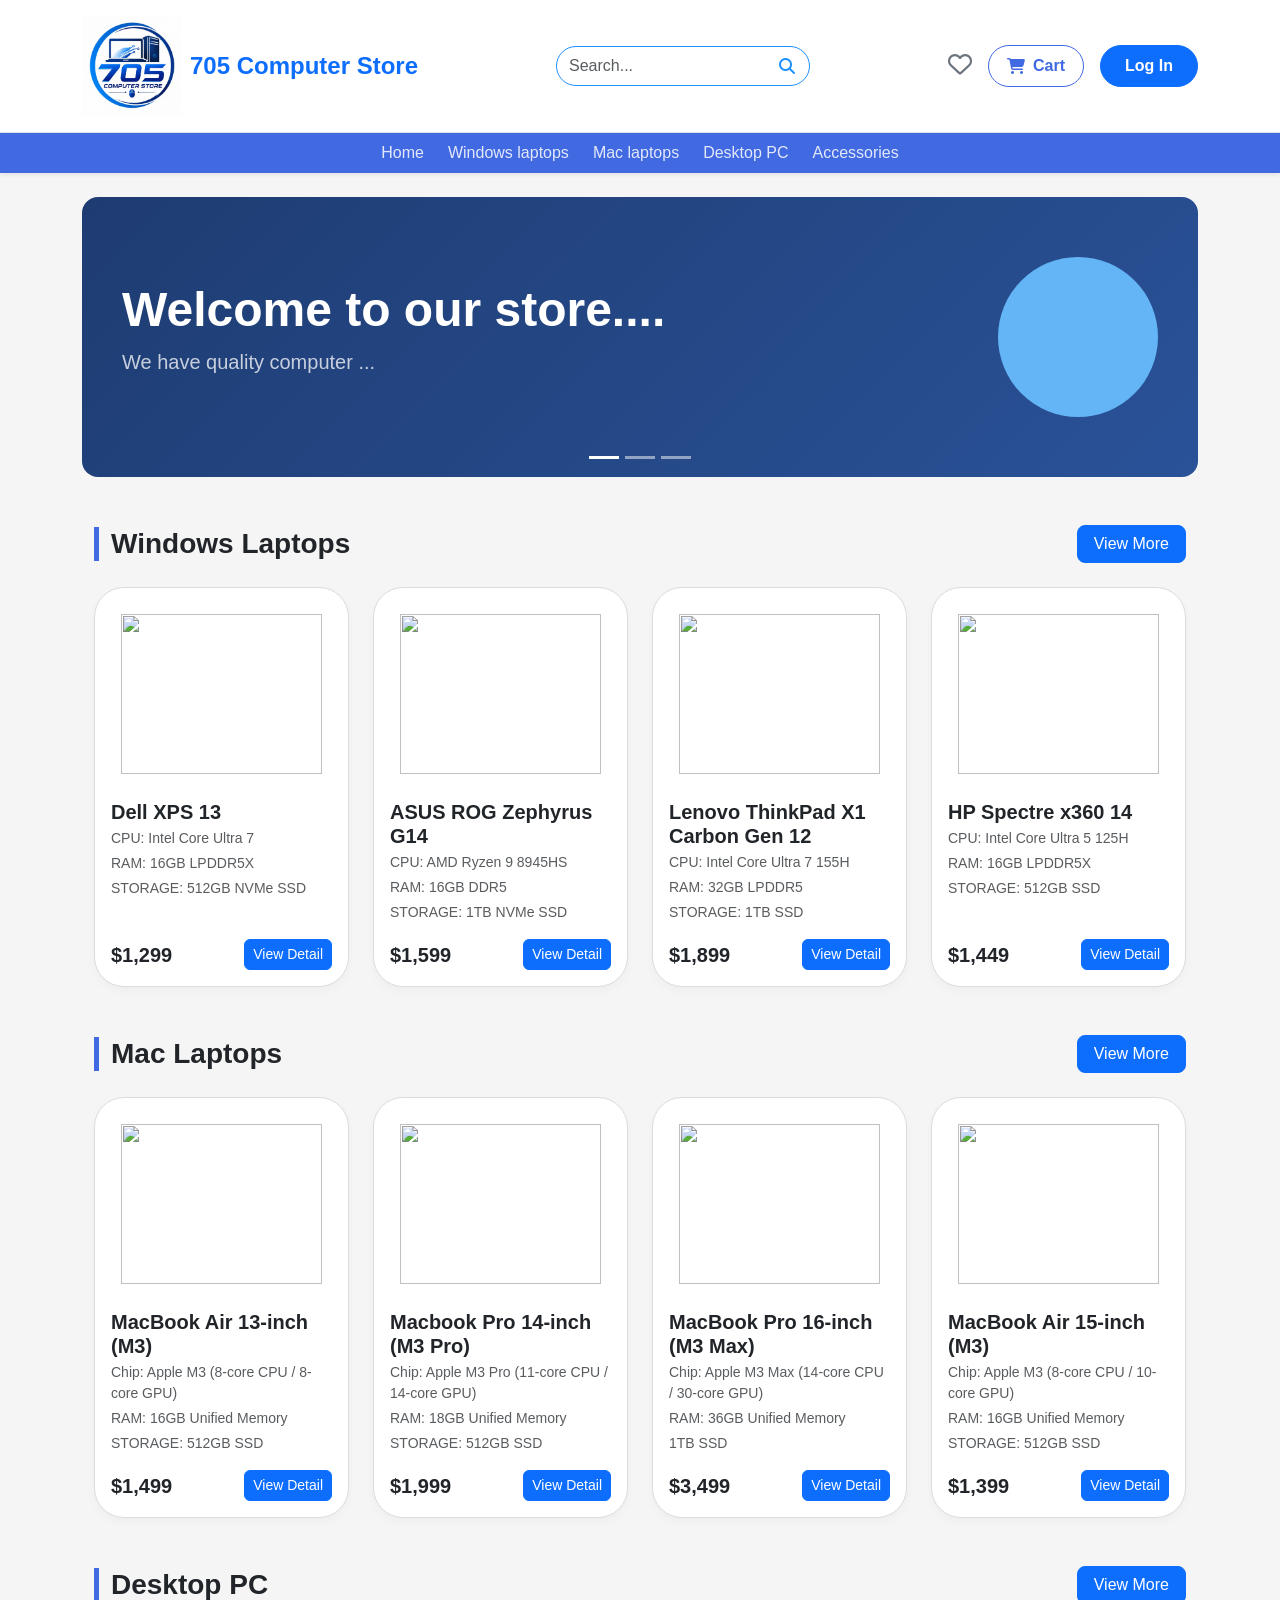
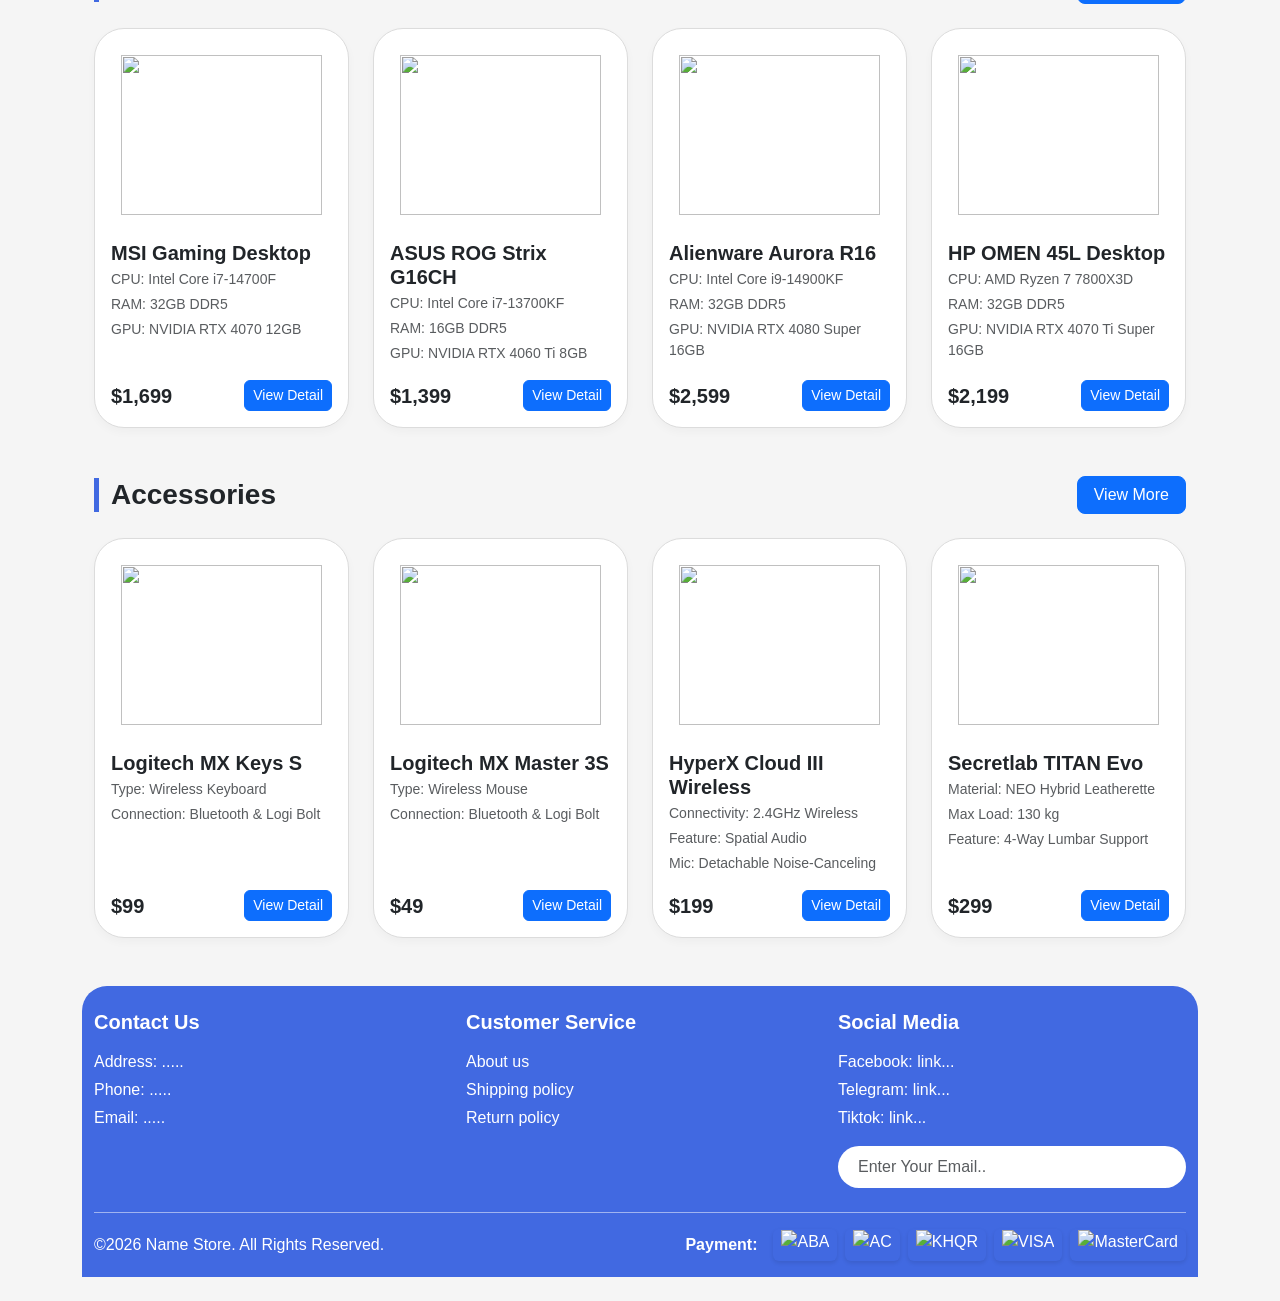
==== rey/index.html @ 0cde8e2b "First UI" ====
<!DOCTYPE html>
<html lang="en">

<head>
    <meta charset="UTF-8">
    <meta name="viewport" content="width=device-width, initial-scale=1.0">
    <title>705 Computer Store</title>
    <link href="https://cdn.jsdelivr.net/npm/bootstrap@5.3.2/dist/css/bootstrap.min.css" rel="stylesheet">
    <link rel="stylesheet" href="https://cdnjs.cloudflare.com/ajax/libs/font-awesome/6.5.1/css/all.min.css">
    <link rel="stylesheet" href="/rey/style.css">
</head>

<body>
    <header class="bg-white py-3 border-bottom">
        <div class="container d-flex align-items-center justify-content-between">
            <div class="d-flex align-items-center gap-2">
                <img src="/rey/705logo.jpg" alt="Logo" class="header-logo">
                <h4 class="fw-bold m-0 text-primary">705 Computer Store</h4>
            </div>
            <div class="search-box-wrapper w-45">
                <input type="text" class="form-control custom-search-input" placeholder="Search...">
                <i class="fa-solid fa-magnifying-glass search-icon"></i>
            </div>
            <div class="d-flex align-items-center gap-3">
                <a href="#" class="text-secondary text-decoration-none">
                    <i class="fa-regular fa-heart fs-4"></i>
                </a>
                <a href="#" class="cart-box d-flex align-items-center gap-2 text-decoration-none text-nowrap">
                    <i class="fa-solid fa-cart-shopping"></i>
                    <span class="fw-semibold">Cart</span>
                </a>
                <button class="btn btn-primary rounded-pill px-4 py-2 text-nowrap fw-bold">Log In</button>
            </div>
        </div>
    </header>
    <nav class="main-nav py-2 bg-primary sticky-top shadow-sm">
        <div class="container d-flex justify-content-center gap-4">
            <a class="nav-link  text-white" href="#">Home</a>
            <a class="nav-link  text-white " href="#windows">Windows laptops</a>
            <a class="nav-link  text-white " href="#mac">Mac laptops</a>
            <a class="nav-link  text-white " href="#desktop">Desktop PC</a>
            <a class="nav-link  text-white " href="#accessories">Accessories</a>
        </div>
    </nav>
    <div class="container my-4">
        <div id="heroCarousel" class="carousel slide hero-banner position-relative" data-bs-ride="true"
            data-bs-interval="3000">
            <div class="carousel-inner rounded-4"
                style="background: linear-gradient(135deg, #1e3c72 0%, #2a5298 100%); padding: 60px 40px; color: white;">
                <div class="carousel-item active">
                    <div class="d-flex justify-content-between align-items-center">
                        <div>
                            <h2 class="fw-bold display-5">Welcome to our store....</h2>
                            <p class="fs-5 opacity-75">We have quality computer ...</p>
                        </div>
                        <div class="banner-circle d-none d-md-block"
                            style="width: 160px; height: 160px; background-color: #64b5f6; border-radius: 50%;"></div>
                    </div>
                </div>
            </div>
            <div class="carousel-indicators mb-2">
                <button type="button" data-bs-target="#heroCarousel" data-bs-slide-to="0" class="active"></button>
                <button type="button" data-bs-target="#heroCarousel" data-bs-slide-to="1"></button>
                <button type="button" data-bs-target="#heroCarousel" data-bs-slide-to="2"></button>
            </div>
        </div>
        <main class="container my-5">
            <section id="windows" class="mb-5 position-relative">
                <div class="d-flex justify-content-between align-items-center mb-4">
                    <h3 class="section-title">Windows Laptops</h3>
                    <button class="btn btn-primary rounded-3 px-3">View More</button>
                </div>
                <div class="row g-4 position-relative">
                    <div class="col-md-3">
                        <div class="product-card">
                            <div class="product-img-wrapper">
                                <img src="" alt="" class="product-img">
                            </div>
                            <h5 class="fw-bold mt-3 mb-1">Dell XPS 13</h5>
                            <p class="text-muted small mb-1">CPU: Intel Core Ultra 7</p>
                            <p class="text-muted small mb-1">RAM: 16GB LPDDR5X</p>
                            <p class="text-muted small mb-3">STORAGE: 512GB NVMe SSD</p>
                            <div class="d-flex justify-content-between align-items-center mt-auto">
                                <span class="fw-bold fs-5">$1,299</span>
                                <button class="btn btn-primary btn-sm rounded-2">View Detail</button>
                            </div>
                        </div>
                    </div>
                    <div class="col-md-3">
                        <div class="product-card">
                            <div class="product-img-wrapper">
                                <img src="" alt="" class="product-img">
                            </div>
                            <h5 class="fw-bold mt-3 mb-1">ASUS ROG Zephyrus G14</h5>
                            <p class="text-muted small mb-1">CPU: AMD Ryzen 9 8945HS</p>
                            <p class="text-muted small mb-1">RAM: 16GB DDR5</p>
                            <p class="text-muted small mb-3">STORAGE: 1TB NVMe SSD</p>
                            <div class="d-flex justify-content-between align-items-center mt-auto">
                                <span class="fw-bold fs-5">$1,599</span>
                                <button class="btn btn-primary btn-sm rounded-2">View Detail</button>
                            </div>
                        </div>
                    </div>
                    <div class="col-md-3">
                        <div class="product-card">
                            <div class="product-img-wrapper">
                                <img src="" alt="" class="product-img">
                            </div>
                            <h5 class="fw-bold mt-3 mb-1">Lenovo ThinkPad X1 Carbon Gen 12</h5>
                            <p class="text-muted small mb-1">CPU: Intel Core Ultra 7 155H</p>
                            <p class="text-muted small mb-1">RAM: 32GB LPDDR5</p>
                            <p class="text-muted small mb-3">STORAGE: 1TB SSD</p>
                            <div class="d-flex justify-content-between align-items-center mt-auto">
                                <span class="fw-bold fs-5">$1,899</span>
                                <button class="btn btn-primary btn-sm rounded-2">View Detail</button>
                            </div>
                        </div>
                    </div>
                    <div class="col-md-3">
                        <div class="product-card">
                            <div class="product-img-wrapper">
                                <img src="" alt="" class="product-img">
                            </div>
                            <h5 class="fw-bold mt-3 mb-1">HP Spectre x360 14</h5>
                            <p class="text-muted small mb-1">CPU: Intel Core Ultra 5 125H</p>
                            <p class="text-muted small mb-1">RAM: 16GB LPDDR5X</p>
                            <p class="text-muted small mb-3">STORAGE: 512GB SSD</p>
                            <div class="d-flex justify-content-between align-items-center mt-auto">
                                <span class="fw-bold fs-5">$1,449</span>
                                <button class="btn btn-primary btn-sm rounded-2">View Detail</button>
                            </div>
                        </div>
                    </div>
                </div>
            </section>
            <section id="mac" class="mb-5 position-relative">
                <div class="d-flex justify-content-between align-items-center mb-4">
                    <h3 class="section-title">Mac Laptops</h3>
                    <button class="btn btn-primary rounded-3 px-3">View More</button>
                </div>
                <div class="row g-4 position-relative">
                    <div class="col-md-3">
                        <div class="product-card">
                            <div class="product-img-wrapper">
                                <img src="" alt="" class="product-img">
                            </div>
                            <h5 class="fw-bold mt-3 mb-1">MacBook Air 13-inch (M3)</h5>
                            <p class="text-muted small mb-1">Chip: Apple M3 (8-core CPU / 8-core GPU)</p>
                            <p class="text-muted small mb-1">RAM: 16GB Unified Memory</p>
                            <p class="text-muted small mb-3">STORAGE: 512GB SSD</p>
                            <div class="d-flex justify-content-between align-items-center mt-auto">
                                <span class="fw-bold fs-5">$1,499</span>
                                <button class="btn btn-primary btn-sm rounded-2">View Detail</button>
                            </div>
                        </div>
                    </div>
                    <div class="col-md-3">
                        <div class="product-card">
                            <div class="product-img-wrapper">
                                <img src="" alt="" class="product-img">
                            </div>
                            <h5 class="fw-bold mt-3 mb-1">Macbook Pro 14-inch (M3 Pro)</h5>
                            <p class="text-muted small mb-1">Chip: Apple M3 Pro (11-core CPU / 14-core GPU)</p>
                            <p class="text-muted small mb-1">RAM: 18GB Unified Memory</p>
                            <p class="text-muted small mb-3">STORAGE: 512GB SSD</p>
                            <div class="d-flex justify-content-between align-items-center mt-auto">
                                <span class="fw-bold fs-5">$1,999</span>
                                <button class="btn btn-primary btn-sm rounded-2">View Detail</button>
                            </div>
                        </div>
                    </div>
                    <div class="col-md-3">
                        <div class="product-card">
                            <div class="product-img-wrapper">
                                <img src="" alt="" class="product-img">
                            </div>
                            <h5 class="fw-bold mt-3 mb-1">MacBook Pro 16-inch (M3 Max)</h5>
                            <p class="text-muted small mb-1">Chip: Apple M3 Max (14-core CPU / 30-core GPU)</p>
                            <p class="text-muted small mb-1">RAM: 36GB Unified Memory</p>
                            <p class="text-muted small mb-3">1TB SSD</p>
                            <div class="d-flex justify-content-between align-items-center mt-auto">
                                <span class="fw-bold fs-5">$3,499</span>
                                <button class="btn btn-primary btn-sm rounded-2">View Detail</button>
                            </div>
                        </div>
                    </div>
                    <div class="col-md-3">
                        <div class="product-card">
                            <div class="product-img-wrapper">
                                <img src="" alt="" class="product-img">
                            </div>
                            <h5 class="fw-bold mt-3 mb-1">MacBook Air 15-inch (M3)</h5>
                            <p class="text-muted small mb-1">Chip: Apple M3 (8-core CPU / 10-core GPU)</p>
                            <p class="text-muted small mb-1">RAM: 16GB Unified Memory</p>
                            <p class="text-muted small mb-3">STORAGE: 512GB SSD</p>
                            <div class="d-flex justify-content-between align-items-center mt-auto">
                                <span class="fw-bold fs-5">$1,399</span>
                                <button class="btn btn-primary btn-sm rounded-2">View Detail</button>
                            </div>
                        </div>
                    </div>
                </div>
            </section>
            <section id="desktop" class="mb-5 position-relative">
                <div class="d-flex justify-content-between align-items-center mb-4">
                    <h3 class="section-title">Desktop PC</h3>
                    <button class="btn btn-primary rounded-3 px-3">View More</button>
                </div>
                <div class="row g-4 position-relative">
                    <div class="col-md-3">
                        <div class="product-card">
                            <div class="product-img-wrapper">
                                <img src="" alt="" class="product-img">
                            </div>
                            <h5 class="fw-bold mt-3 mb-1">MSI Gaming Desktop</h5>
                            <p class="text-muted small mb-1">CPU: Intel Core i7-14700F</p>
                            <p class="text-muted small mb-1">RAM: 32GB DDR5</p>
                            <p class="text-muted small mb-3">GPU: NVIDIA RTX 4070 12GB</p>
                            <div class="d-flex justify-content-between align-items-center mt-auto">
                                <span class="fw-bold fs-5">$1,699</span>
                                <button class="btn btn-primary btn-sm rounded-2">View Detail</button>
                            </div>
                        </div>
                    </div>
                    <div class="col-md-3">
                        <div class="product-card">
                            <div class="product-img-wrapper">
                                <img src="" alt="" class="product-img">
                            </div>
                            <h5 class="fw-bold mt-3 mb-1">ASUS ROG Strix G16CH</h5>
                            <p class="text-muted small mb-1">CPU: Intel Core i7-13700KF</p>
                            <p class="text-muted small mb-1">RAM: 16GB DDR5</p>
                            <p class="text-muted small mb-3">GPU: NVIDIA RTX 4060 Ti 8GB</p>
                            <div class="d-flex justify-content-between align-items-center mt-auto">
                                <span class="fw-bold fs-5">$1,399</span>
                                <button class="btn btn-primary btn-sm rounded-2">View Detail</button>
                            </div>
                        </div>
                    </div>
                    <div class="col-md-3">
                        <div class="product-card">
                            <div class="product-img-wrapper">
                                <img src="" alt="" class="product-img">
                            </div>
                            <h5 class="fw-bold mt-3 mb-1">Alienware Aurora R16</h5>
                            <p class="text-muted small mb-1">CPU: Intel Core i9-14900KF</p>
                            <p class="text-muted small mb-1">RAM: 32GB DDR5</p>
                            <p class="text-muted small mb-3">GPU: NVIDIA RTX 4080 Super 16GB</p>
                            <div class="d-flex justify-content-between align-items-center mt-auto">
                                <span class="fw-bold fs-5">$2,599</span>
                                <button class="btn btn-primary btn-sm rounded-2">View Detail</button>
                            </div>
                        </div>
                    </div>
                    <div class="col-md-3">
                        <div class="product-card">
                            <div class="product-img-wrapper">
                                <img src="" alt="" class="product-img">
                            </div>
                            <h5 class="fw-bold mt-3 mb-1">HP OMEN 45L Desktop</h5>
                            <p class="text-muted small mb-1">CPU: AMD Ryzen 7 7800X3D</p>
                            <p class="text-muted small mb-1">RAM: 32GB DDR5</p>
                            <p class="text-muted small mb-3">GPU: NVIDIA RTX 4070 Ti Super 16GB</p>
                            <div class="d-flex justify-content-between align-items-center mt-auto">
                                <span class="fw-bold fs-5">$2,199</span>
                                <button class="btn btn-primary btn-sm rounded-2">View Detail</button>
                            </div>
                        </div>
                    </div>
                </div>
            </section>
            <section id="accessories" class="mb-5 position-relative">
                <div class="d-flex justify-content-between align-items-center mb-4">
                    <h3 class="section-title">Accessories</h3>
                    <button class="btn btn-primary rounded-3 px-3">View More</button>
                </div>
                <div class="row g-4 position-relative">
                    <div class="col-md-3">
                        <div class="product-card">
                            <div class="product-img-wrapper">
                                <img src="" alt="" class="product-img">
                            </div>
                            <h5 class="fw-bold mt-3 mb-1">Logitech MX Keys S</h5>
                            <p class="text-muted small mb-1">Type: Wireless Keyboard</p>
                            <p class="text-muted small mb-3">Connection: Bluetooth & Logi Bolt</p>
                            <div class="d-flex justify-content-between align-items-center mt-auto">
                                <span class="fw-bold fs-5">$99</span>
                                <button class="btn btn-primary btn-sm rounded-2">View Detail</button>
                            </div>
                        </div>
                    </div>
                    <div class="col-md-3">
                        <div class="product-card">
                            <div class="product-img-wrapper">
                                <img src="" alt="" class="product-img">
                            </div>
                            <h5 class="fw-bold mt-3 mb-1">Logitech MX Master 3S</h5>
                            <p class="text-muted small mb-1">Type: Wireless Mouse</p>
                            <p class="text-muted small mb-3">Connection: Bluetooth & Logi Bolt</p>
                            <div class="d-flex justify-content-between align-items-center mt-auto">
                                <span class="fw-bold fs-5">$49</span>
                                <button class="btn btn-primary btn-sm rounded-2">View Detail</button>
                            </div>
                        </div>
                    </div>
                    <div class="col-md-3">
                        <div class="product-card">
                            <div class="product-img-wrapper">
                                <img src="" alt="" class="product-img">
                            </div>
                            <h5 class="fw-bold mt-3 mb-1">HyperX Cloud III Wireless</h5>
                            <p class="text-muted small mb-1">Connectivity: 2.4GHz Wireless</p>
                            <p class="text-muted small mb-1">Feature: Spatial Audio</p>
                            <p class="text-muted small mb-3">Mic: Detachable Noise-Canceling</p>
                            <div class="d-flex justify-content-between align-items-center mt-auto">
                                <span class="fw-bold fs-5">$199</span>
                                <button class="btn btn-primary btn-sm rounded-2">View Detail</button>
                            </div>
                        </div>
                    </div>
                    <div class="col-md-3">
                        <div class="product-card">
                            <div class="product-img-wrapper">
                                <img src="" alt="" class="product-img">
                            </div>
                            <h5 class="fw-bold mt-3 mb-1">Secretlab TITAN Evo</h5>
                            <p class="text-muted small mb-1">Material: NEO Hybrid Leatherette</p>
                            <p class="text-muted small mb-1">Max Load: 130 kg</p>
                            <p class="text-muted small mb-3">Feature: 4-Way Lumbar Support</p>
                            <div class="d-flex justify-content-between align-items-center mt-auto">
                                <span class="fw-bold fs-5">$299</span>
                                <button class="btn btn-primary btn-sm rounded-2">View Detail</button>
                            </div>
                        </div>
                    </div>
                </div>
            </section>
        </main>
        <footer class="custom-footer mt-5 pt-4 pb-3">
            <div class="container">
                <div class="row gy-4 mb-4">
                    <div class="col-md-4">
                        <h5 class="fw-bold mb-3">Contact Us</h5>
                        <p class="mb-1">Address: .....</p>
                        <p class="mb-1">Phone: .....</p>
                        <p class="mb-1">Email: .....</p>
                    </div>
                    <div class="col-md-4">
                        <h5 class="fw-bold mb-3">Customer Service</h5>
                        <p class="mb-1">About us</p>
                        <p class="mb-1">Shipping policy</p>
                        <p class="mb-1">Return policy</p>
                    </div>
                    <div class="col-md-4">
                        <h5 class="fw-bold mb-3">Social Media</h5>
                        <p class="mb-1">Facebook: link...</p>
                        <p class="mb-1">Telegram: link...</p>
                        <p class="mb-3">Tiktok: link...</p>
                        <input type="email" class="form-control rounded-pill text-start ps-4"
                            placeholder="Enter Your Email..">
                    </div>
                </div>
                <hr class="border-white opacity-50 my-3">
                <div class="d-flex flex-column flex-md-row justify-content-between align-items-center">
                    <p class="m-0">©2026 Name Store. All Rights Reserved.</p>
                    <div class="d-flex align-items-center gap-2 mt-2 mt-md-0">
                        <span class="fw-bold me-2">Payment:</span>
                        <div class="payment-card">
                            <img src="https://encrypted-tbn0.gstatic.com/images?q=tbn:ANd9GcRZJGDUUji1aiQIdgCKO4tOpE9ZOPasOgXdYh3TUgbs8A&s=10"
                                alt="ABA" class="payment-logo">
                        </div>
                        <div class="payment-card">
                            <img src="https://encrypted-tbn0.gstatic.com/images?q=tbn:ANd9GcRUxm1m6XToGECAMxZh3MPr0PS9HeaZn9A2cuTgiPlQ-g&s=10"
                                alt="AC" class="payment-logo">
                        </div>
                        <div class="payment-card">
                            <img src="https://encrypted-tbn0.gstatic.com/images?q=tbn:ANd9GcQU9aNfiIsWGnAdczYu_6fz-tkL6MxstfQ6-mGBcH60zw&s=10"
                                alt="KHQR" class="payment-logo">
                        </div>
                        <div class="payment-card">
                            <img src="https://encrypted-tbn0.gstatic.com/images?q=tbn:ANd9GcTHd_pQyp1PbefYeffxgombqwku8zflFzAt4HIlNsDqHw&s=10"
                                alt="VISA" class="payment-logo">
                        </div>
                        <div class="payment-card">
                            <img src="https://encrypted-tbn0.gstatic.com/images?q=tbn:ANd9GcR5sveA9H-YJq_rfzFeSjastlBqe-uYH5Ygf-0XIQ49yQ&s=10"
                                alt="MasterCard" class="payment-logo">
                        </div>
                    </div>
                </div>
            </div>
        </footer>
    </div>
    <script src="https://cdn.jsdelivr.net/npm/bootstrap@5.3.2/dist/js/bootstrap.bundle.min.js"></script>
</body>

</html>
---- rey/style.css ----
body {
    background-color: whitesmoke;
    font-family: 'Segoe UI', Tahoma, Geneva, Verdana, sans-serif;
}
section[id] {
    scroll-margin-top: 100px;
}
.header-logo {
    width: 100px;
    height: 100px;
    object-fit: contain;
}
.search-box-wrapper {
    position: relative;
}
.custom-search-input {
    border: 1.5px solid dodgerblue !important;
    border-radius: 20px !important;
    padding-right: 40px !important;
    height: 40px;
}
.custom-search-width {
    width: 300px;
}
.sticky-top {
    z-index: 1020;
}
.search-icon {
    position: absolute;
    right: 15px;
    top: 50%;
    transform: translateY(-50%);
    color: dodgerblue;
}
.cart-box {
    border: 1.5px solid royalblue;
    color: royalblue;
    padding: 8px 18px;
    border-radius: 25px;
    white-space: nowrap;
    display: inline-flex;
    align-items: center;
    transition: all 0.2s ease;
}
.cart-box:hover {
    background-color: royalblue;
    color: white;
}
.text-nowrap {
    white-space: nowrap !important;
}
.main-nav {
    background-color: royalblue !important;
}
.main-nav .nav-link {
    font-weight: 500;
    opacity: 0.85;
    transition: opacity 0.2s ease-in-out;
}
.main-nav .nav-link:hover {
    background-color: rgba(255, 255, 255, 0.2);
    color: gainsboro !important;
}
.main-nav .nav-link:hover,
.main-nav .nav-link.active {
    opacity: 1;
    font-weight: 700;
}
.section-title {
    font-weight: bold;
    border-left: 5px solid royalblue;
    padding-left: 12px;
    margin: 0;
}
.product-card {
    background: white;
    border: 1.5px solid gainsboro;
    border-radius: 30px;
    padding: 16px;
    height: 100%;
    display: flex;
    flex-direction: column;
    box-shadow: 0 4px 10px rgba(0, 0, 0, 0.03);
    transition: transform 0.2s;
}
.product-card:hover {
    transform: translateY(-4px);
    border-color: dodgerblue;
}
.img-placeholder {
    background-color: lightgray;
    border-radius: 20px;
    height: 160px;
    display: flex;
    align-items: center;
    justify-content: center;
    color: dimgray;
    font-weight: 500;
}

.custom-footer {
    background-color: royalblue;
    color: white;
    border-radius: 25px 25px 0 0;
}
.custom-footer input[type="email"] {
    text-align: left !important;
    padding-left: 20px !important;
    border: none;
    height: 42px;
}
.product-img-wrapper {
    width: 100%;
    height: 180px;
    background-color: white;
    border-radius: 20px;
    overflow: hidden;
    display: flex;
    align-items: center;
    justify-content: center;
}
.product-img {
    width: 100%;
    height: 100%;
    object-fit: contain;
    padding: 10px;
    transition: transform 0.3s ease;
}
.product-card:hover .product-img {
    transform: scale(1.05);
}
.payment-card {
    border-radius: 6px;
    padding: 4px 8px;
    display: inline-flex;
    align-items: center;
    justify-content: center;
    height: 32px;
    box-shadow: 0 2px 4px rgba(0, 0, 0, 0.1);
    transition: tranaform 0.2s ease;
}
.payment-card:hover {
    transform: translateY(-2px);
}
.payment-logo {
    height: 30px;
    width: auto;
    object-fit: contain;
}
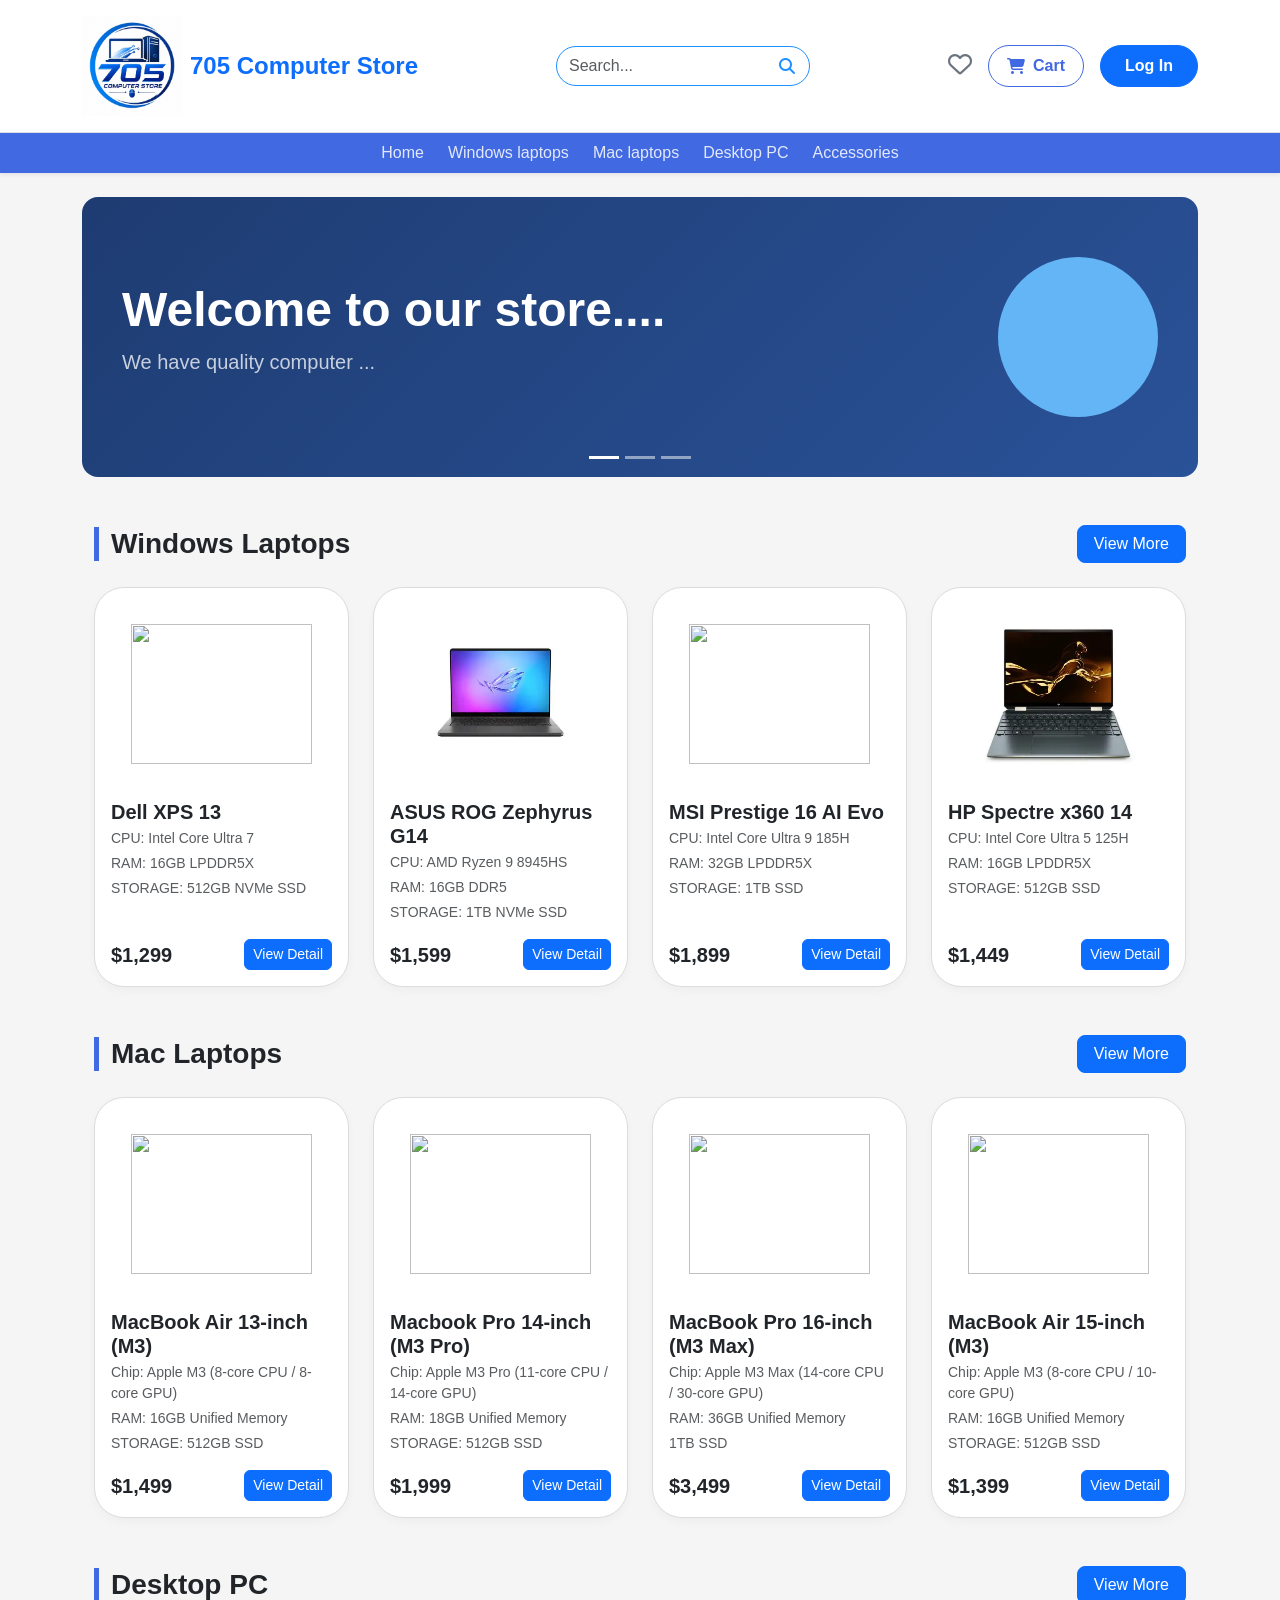
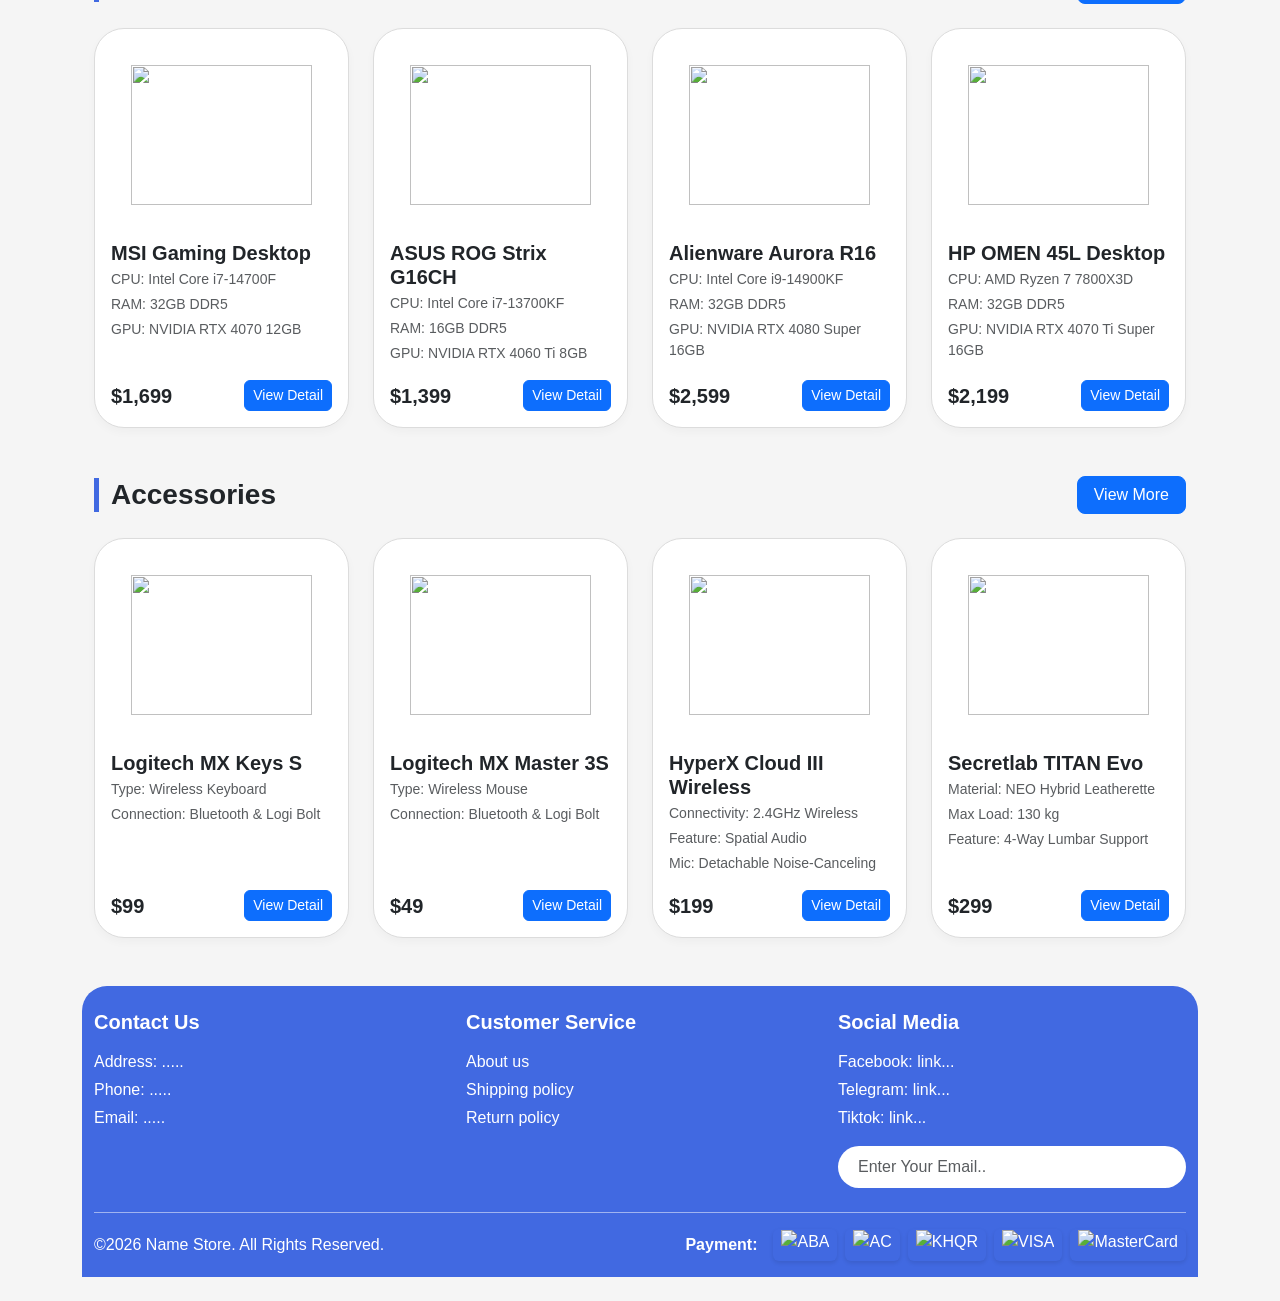
==== commit 5821744b: "Update" ====
--- a/rey/index.html
+++ b/rey/index.html
@@ -42,6 +42,7 @@
             <a class="nav-link  text-white " href="#accessories">Accessories</a>
         </div>
     </nav>
+
     <div class="container my-4">
         <div id="heroCarousel" class="carousel slide hero-banner position-relative" data-bs-ride="true"
             data-bs-interval="3000">
@@ -68,13 +69,13 @@
             <section id="windows" class="mb-5 position-relative">
                 <div class="d-flex justify-content-between align-items-center mb-4">
                     <h3 class="section-title">Windows Laptops</h3>
-                    <button class="btn btn-primary rounded-3 px-3">View More</button>
+                    <a href="/rey/windows.html" class="btn btn-primary rounded-3 px-3">View More</a>
                 </div>
                 <div class="row g-4 position-relative">
                     <div class="col-md-3">
                         <div class="product-card">
                             <div class="product-img-wrapper">
-                                <img src="" alt="" class="product-img">
+                                <img src="https://th.bing.com/th/id/OIP.AL7Lr_KPdeR6Gr8iRgnWIQHaEs?w=291&h=185&c=7&r=0&o=7&dpr=1.5&pid=1.7&rm=3" alt="" class="product-img">
                             </div>
                             <h5 class="fw-bold mt-3 mb-1">Dell XPS 13</h5>
                             <p class="text-muted small mb-1">CPU: Intel Core Ultra 7</p>
@@ -89,7 +90,7 @@
                     <div class="col-md-3">
                         <div class="product-card">
                             <div class="product-img-wrapper">
-                                <img src="" alt="" class="product-img">
+                                <img src="[data-uri]" alt="" class="product-img">
                             </div>
                             <h5 class="fw-bold mt-3 mb-1">ASUS ROG Zephyrus G14</h5>
                             <p class="text-muted small mb-1">CPU: AMD Ryzen 9 8945HS</p>
@@ -101,14 +102,15 @@
                             </div>
                         </div>
                     </div>
-                    <div class="col-md-3">
-                        <div class="product-card">
-                            <div class="product-img-wrapper">
-                                <img src="" alt="" class="product-img">
-                            </div>
-                            <h5 class="fw-bold mt-3 mb-1">Lenovo ThinkPad X1 Carbon Gen 12</h5>
-                            <p class="text-muted small mb-1">CPU: Intel Core Ultra 7 155H</p>
-                            <p class="text-muted small mb-1">RAM: 32GB LPDDR5</p>
+
+                    <div class="col-md-3">
+                        <div class="product-card">
+                            <div class="product-img-wrapper">
+                                <img src="https://th.bing.com/th/id/OIP.dLWSdWZfkBVDEGQL3ehKGAHaEk?w=283&h=180&c=7&r=0&o=7&dpr=1.5&pid=1.7&rm=3" alt="" class="product-img">
+                            </div>
+                            <h5 class="fw-bold mt-3 mb-1">MSI Prestige 16 AI Evo</h5>
+                            <p class="text-muted small mb-1">CPU: Intel Core Ultra 9 185H</p>
+                            <p class="text-muted small mb-1">RAM: 32GB LPDDR5X</p>
                             <p class="text-muted small mb-3">STORAGE: 1TB SSD</p>
                             <div class="d-flex justify-content-between align-items-center mt-auto">
                                 <span class="fw-bold fs-5">$1,899</span>
@@ -119,7 +121,7 @@
                     <div class="col-md-3">
                         <div class="product-card">
                             <div class="product-img-wrapper">
-                                <img src="" alt="" class="product-img">
+                                <img src="[data-uri]" alt="" class="product-img">
                             </div>
                             <h5 class="fw-bold mt-3 mb-1">HP Spectre x360 14</h5>
                             <p class="text-muted small mb-1">CPU: Intel Core Ultra 5 125H</p>
--- a/rey/style.css
+++ b/rey/style.css
@@ -113,6 +113,8 @@
     width: 100%;
     height: 180px;
     background-color: white;
+    object-fit: contain;
+    padding: 10px;
     border-radius: 20px;
     overflow: hidden;
     display: flex;
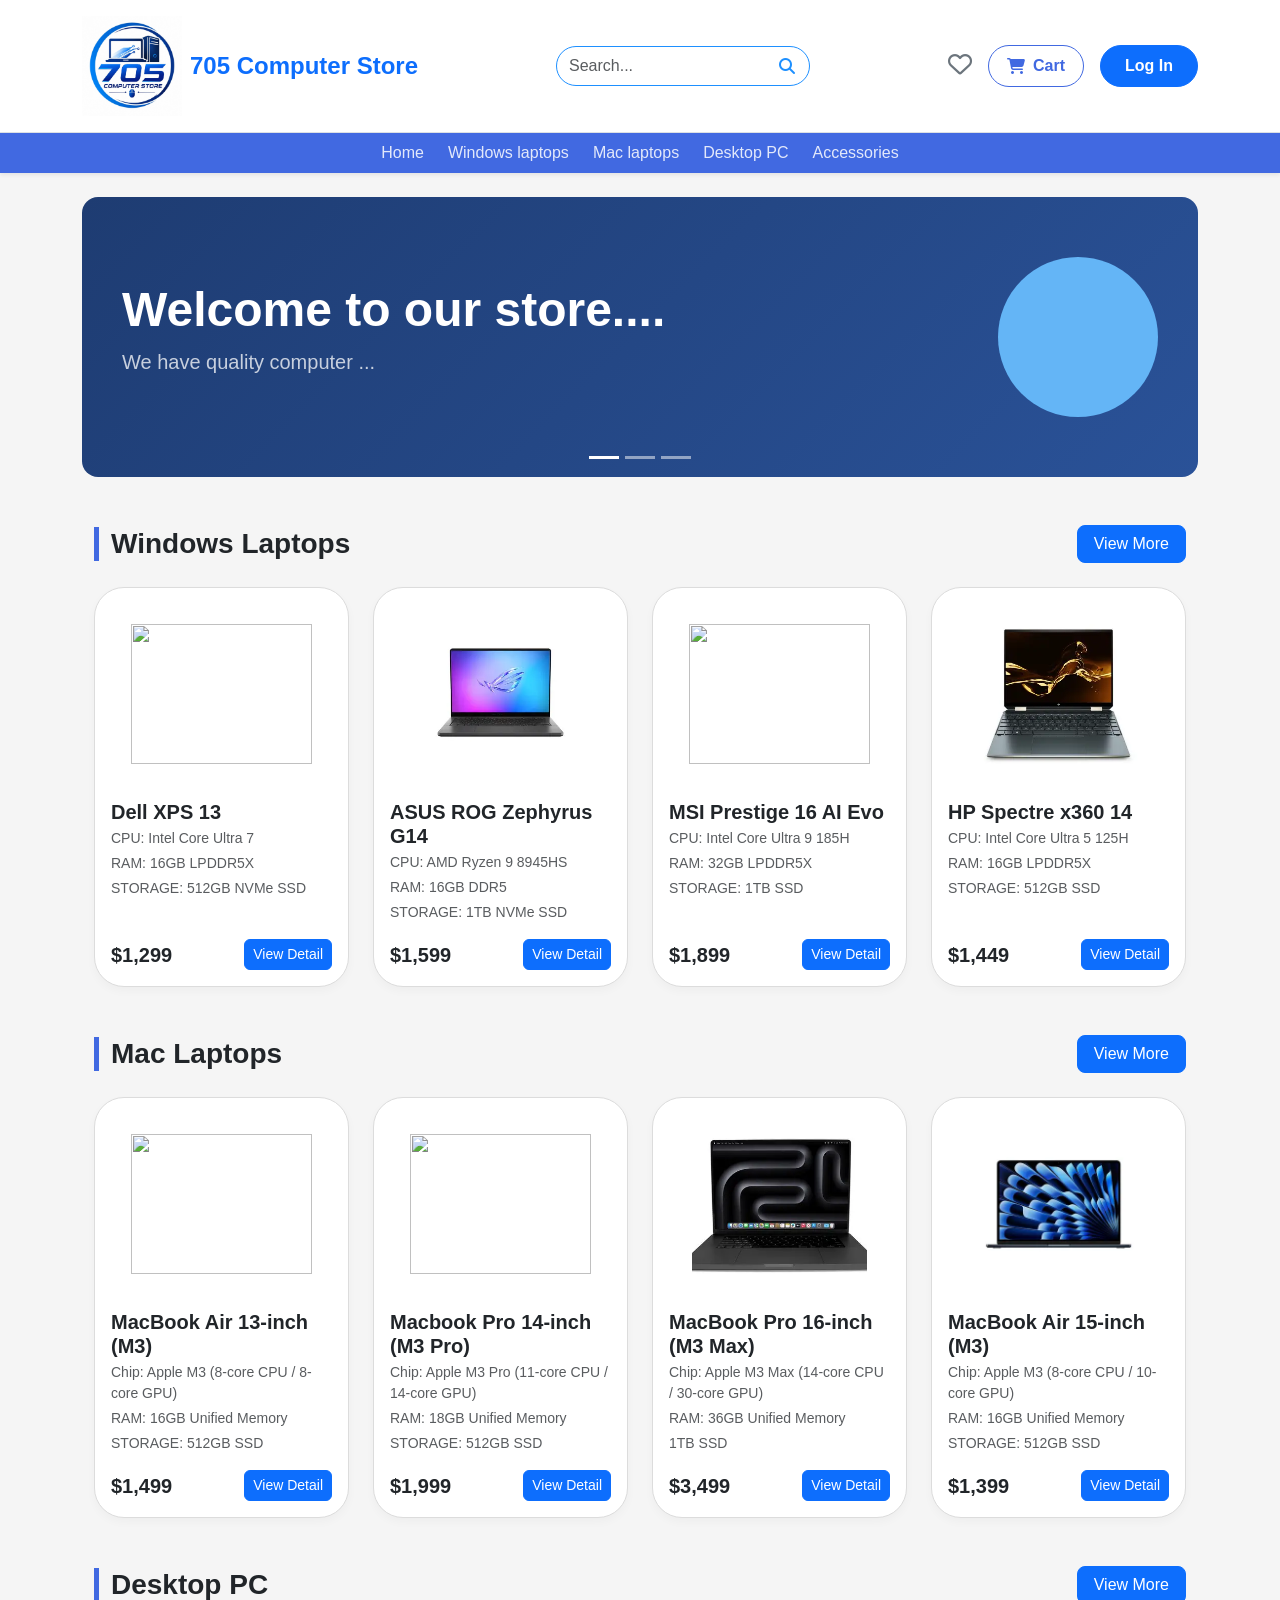
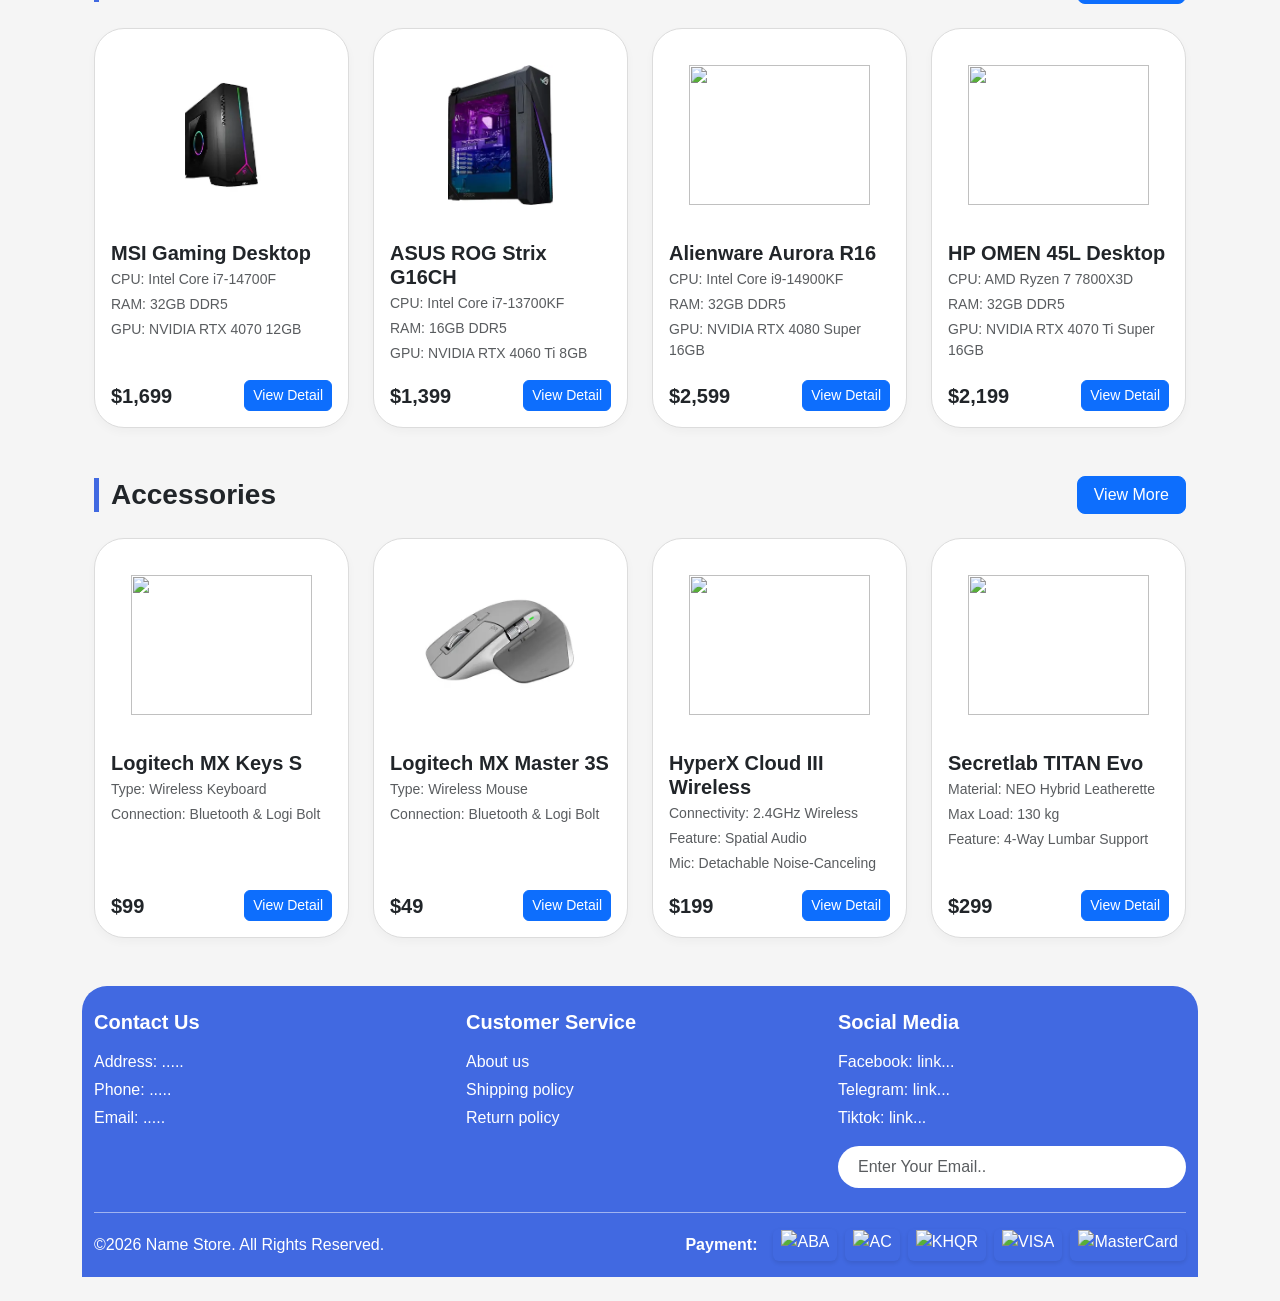
==== commit e6e536e8: "Update view more" ====
--- a/rey/index.html
+++ b/rey/index.html
@@ -66,6 +66,7 @@
             </div>
         </div>
         <main class="container my-5">
+
             <section id="windows" class="mb-5 position-relative">
                 <div class="d-flex justify-content-between align-items-center mb-4">
                     <h3 class="section-title">Windows Laptops</h3>
@@ -135,16 +136,17 @@
                     </div>
                 </div>
             </section>
+
             <section id="mac" class="mb-5 position-relative">
                 <div class="d-flex justify-content-between align-items-center mb-4">
                     <h3 class="section-title">Mac Laptops</h3>
-                    <button class="btn btn-primary rounded-3 px-3">View More</button>
+                    <a href="/rey/mac.html" class="btn btn-primary rounded-3 px-3">View More</a>
                 </div>
                 <div class="row g-4 position-relative">
                     <div class="col-md-3">
                         <div class="product-card">
                             <div class="product-img-wrapper">
-                                <img src="" alt="" class="product-img">
+                                <img src="https://th.bing.com/th/id/OIP.0Yps-DaNDCqIpNB-CsQcQgHaG8?w=185&h=180&c=7&r=0&o=7&dpr=1.5&pid=1.7&rm=3" alt="" class="product-img">
                             </div>
                             <h5 class="fw-bold mt-3 mb-1">MacBook Air 13-inch (M3)</h5>
                             <p class="text-muted small mb-1">Chip: Apple M3 (8-core CPU / 8-core GPU)</p>
@@ -159,7 +161,7 @@
                     <div class="col-md-3">
                         <div class="product-card">
                             <div class="product-img-wrapper">
-                                <img src="" alt="" class="product-img">
+                                <img src="https://th.bing.com/th/id/OIP.2iPnRMGzGTsN0Y84vKEVCQHaE8?w=246&h=180&c=7&r=0&o=7&dpr=1.5&pid=1.7&rm=3" alt="" class="product-img">
                             </div>
                             <h5 class="fw-bold mt-3 mb-1">Macbook Pro 14-inch (M3 Pro)</h5>
                             <p class="text-muted small mb-1">Chip: Apple M3 Pro (11-core CPU / 14-core GPU)</p>
@@ -174,7 +176,7 @@
                     <div class="col-md-3">
                         <div class="product-card">
                             <div class="product-img-wrapper">
-                                <img src="" alt="" class="product-img">
+                                <img src="[data-uri]" alt="" class="product-img">
                             </div>
                             <h5 class="fw-bold mt-3 mb-1">MacBook Pro 16-inch (M3 Max)</h5>
                             <p class="text-muted small mb-1">Chip: Apple M3 Max (14-core CPU / 30-core GPU)</p>
@@ -189,7 +191,7 @@
                     <div class="col-md-3">
                         <div class="product-card">
                             <div class="product-img-wrapper">
-                                <img src="" alt="" class="product-img">
+                                <img src="[data-uri]" alt="" class="product-img">
                             </div>
                             <h5 class="fw-bold mt-3 mb-1">MacBook Air 15-inch (M3)</h5>
                             <p class="text-muted small mb-1">Chip: Apple M3 (8-core CPU / 10-core GPU)</p>
@@ -203,16 +205,17 @@
                     </div>
                 </div>
             </section>
+
             <section id="desktop" class="mb-5 position-relative">
                 <div class="d-flex justify-content-between align-items-center mb-4">
                     <h3 class="section-title">Desktop PC</h3>
-                    <button class="btn btn-primary rounded-3 px-3">View More</button>
+                    <a href="/rey/desktop.html" class="btn btn-primary rounded-3 px-3">View More</a>
                 </div>
                 <div class="row g-4 position-relative">
                     <div class="col-md-3">
                         <div class="product-card">
                             <div class="product-img-wrapper">
-                                <img src="" alt="" class="product-img">
+                                <img src="[data-uri]" alt="" class="product-img">
                             </div>
                             <h5 class="fw-bold mt-3 mb-1">MSI Gaming Desktop</h5>
                             <p class="text-muted small mb-1">CPU: Intel Core i7-14700F</p>
@@ -227,7 +230,7 @@
                     <div class="col-md-3">
                         <div class="product-card">
                             <div class="product-img-wrapper">
-                                <img src="" alt="" class="product-img">
+                                <img src="[data-uri]" alt="" class="product-img">
                             </div>
                             <h5 class="fw-bold mt-3 mb-1">ASUS ROG Strix G16CH</h5>
                             <p class="text-muted small mb-1">CPU: Intel Core i7-13700KF</p>
@@ -242,7 +245,7 @@
                     <div class="col-md-3">
                         <div class="product-card">
                             <div class="product-img-wrapper">
-                                <img src="" alt="" class="product-img">
+                                <img src="https://th.bing.com/th/id/OIF.zlUKxVpA1oPw7t0y4Z9YEg?w=160&h=180&c=7&r=0&o=7&dpr=1.5&pid=1.7&rm=3" alt="" class="product-img">
                             </div>
                             <h5 class="fw-bold mt-3 mb-1">Alienware Aurora R16</h5>
                             <p class="text-muted small mb-1">CPU: Intel Core i9-14900KF</p>
@@ -257,7 +260,7 @@
                     <div class="col-md-3">
                         <div class="product-card">
                             <div class="product-img-wrapper">
-                                <img src="" alt="" class="product-img">
+                                <img src="https://th.bing.com/th/id/OIP.TJcTo4Yhc98ktGP7Bc6QeAHaHa?w=200&h=200&c=7&r=0&o=7&dpr=1.5&pid=1.7&rm=3" alt="" class="product-img">
                             </div>
                             <h5 class="fw-bold mt-3 mb-1">HP OMEN 45L Desktop</h5>
                             <p class="text-muted small mb-1">CPU: AMD Ryzen 7 7800X3D</p>
@@ -271,16 +274,18 @@
                     </div>
                 </div>
             </section>
+            
             <section id="accessories" class="mb-5 position-relative">
                 <div class="d-flex justify-content-between align-items-center mb-4">
                     <h3 class="section-title">Accessories</h3>
-                    <button class="btn btn-primary rounded-3 px-3">View More</button>
-                </div>
+                    <a href="/rey/accessories.html" class="btn btn-primary rounded-3 px-3">View More</a>
+                </div>
+
                 <div class="row g-4 position-relative">
                     <div class="col-md-3">
                         <div class="product-card">
                             <div class="product-img-wrapper">
-                                <img src="" alt="" class="product-img">
+                                <img src="https://th.bing.com/th/id/OIP.t6h9W3V-kA5I1YUI6IVi5QHaDt?w=277&h=175&c=7&r=0&o=7&dpr=1.5&pid=1.7&rm=3" alt="" class="product-img">
                             </div>
                             <h5 class="fw-bold mt-3 mb-1">Logitech MX Keys S</h5>
                             <p class="text-muted small mb-1">Type: Wireless Keyboard</p>
@@ -291,10 +296,11 @@
                             </div>
                         </div>
                     </div>
-                    <div class="col-md-3">
-                        <div class="product-card">
-                            <div class="product-img-wrapper">
-                                <img src="" alt="" class="product-img">
+
+                    <div class="col-md-3">
+                        <div class="product-card">
+                            <div class="product-img-wrapper">
+                                <img src="[data-uri]" alt="" class="product-img">
                             </div>
                             <h5 class="fw-bold mt-3 mb-1">Logitech MX Master 3S</h5>
                             <p class="text-muted small mb-1">Type: Wireless Mouse</p>
@@ -308,7 +314,7 @@
                     <div class="col-md-3">
                         <div class="product-card">
                             <div class="product-img-wrapper">
-                                <img src="" alt="" class="product-img">
+                                <img src="https://th.bing.com/th/id/OIP.Y5CAbW4nuqUeWcbSHPMgFgHaHy?w=175&h=184&c=7&r=0&o=7&dpr=1.5&pid=1.7&rm=3" alt="" class="product-img">
                             </div>
                             <h5 class="fw-bold mt-3 mb-1">HyperX Cloud III Wireless</h5>
                             <p class="text-muted small mb-1">Connectivity: 2.4GHz Wireless</p>
@@ -323,7 +329,7 @@
                     <div class="col-md-3">
                         <div class="product-card">
                             <div class="product-img-wrapper">
-                                <img src="" alt="" class="product-img">
+                                <img src="https://th.bing.com/th/id/OIP.JJgzGKpeFEcX1Du-FD1xGgHaOI?w=132&h=200&c=7&r=0&o=7&dpr=1.5&pid=1.7&rm=3" alt="" class="product-img">
                             </div>
                             <h5 class="fw-bold mt-3 mb-1">Secretlab TITAN Evo</h5>
                             <p class="text-muted small mb-1">Material: NEO Hybrid Leatherette</p>
--- a/rey/style.css
+++ b/rey/style.css
@@ -139,7 +139,7 @@
     justify-content: center;
     height: 32px;
     box-shadow: 0 2px 4px rgba(0, 0, 0, 0.1);
-    transition: tranaform 0.2s ease;
+    transition: transform 0.2s ease;
 }
 .payment-card:hover {
     transform: translateY(-2px);
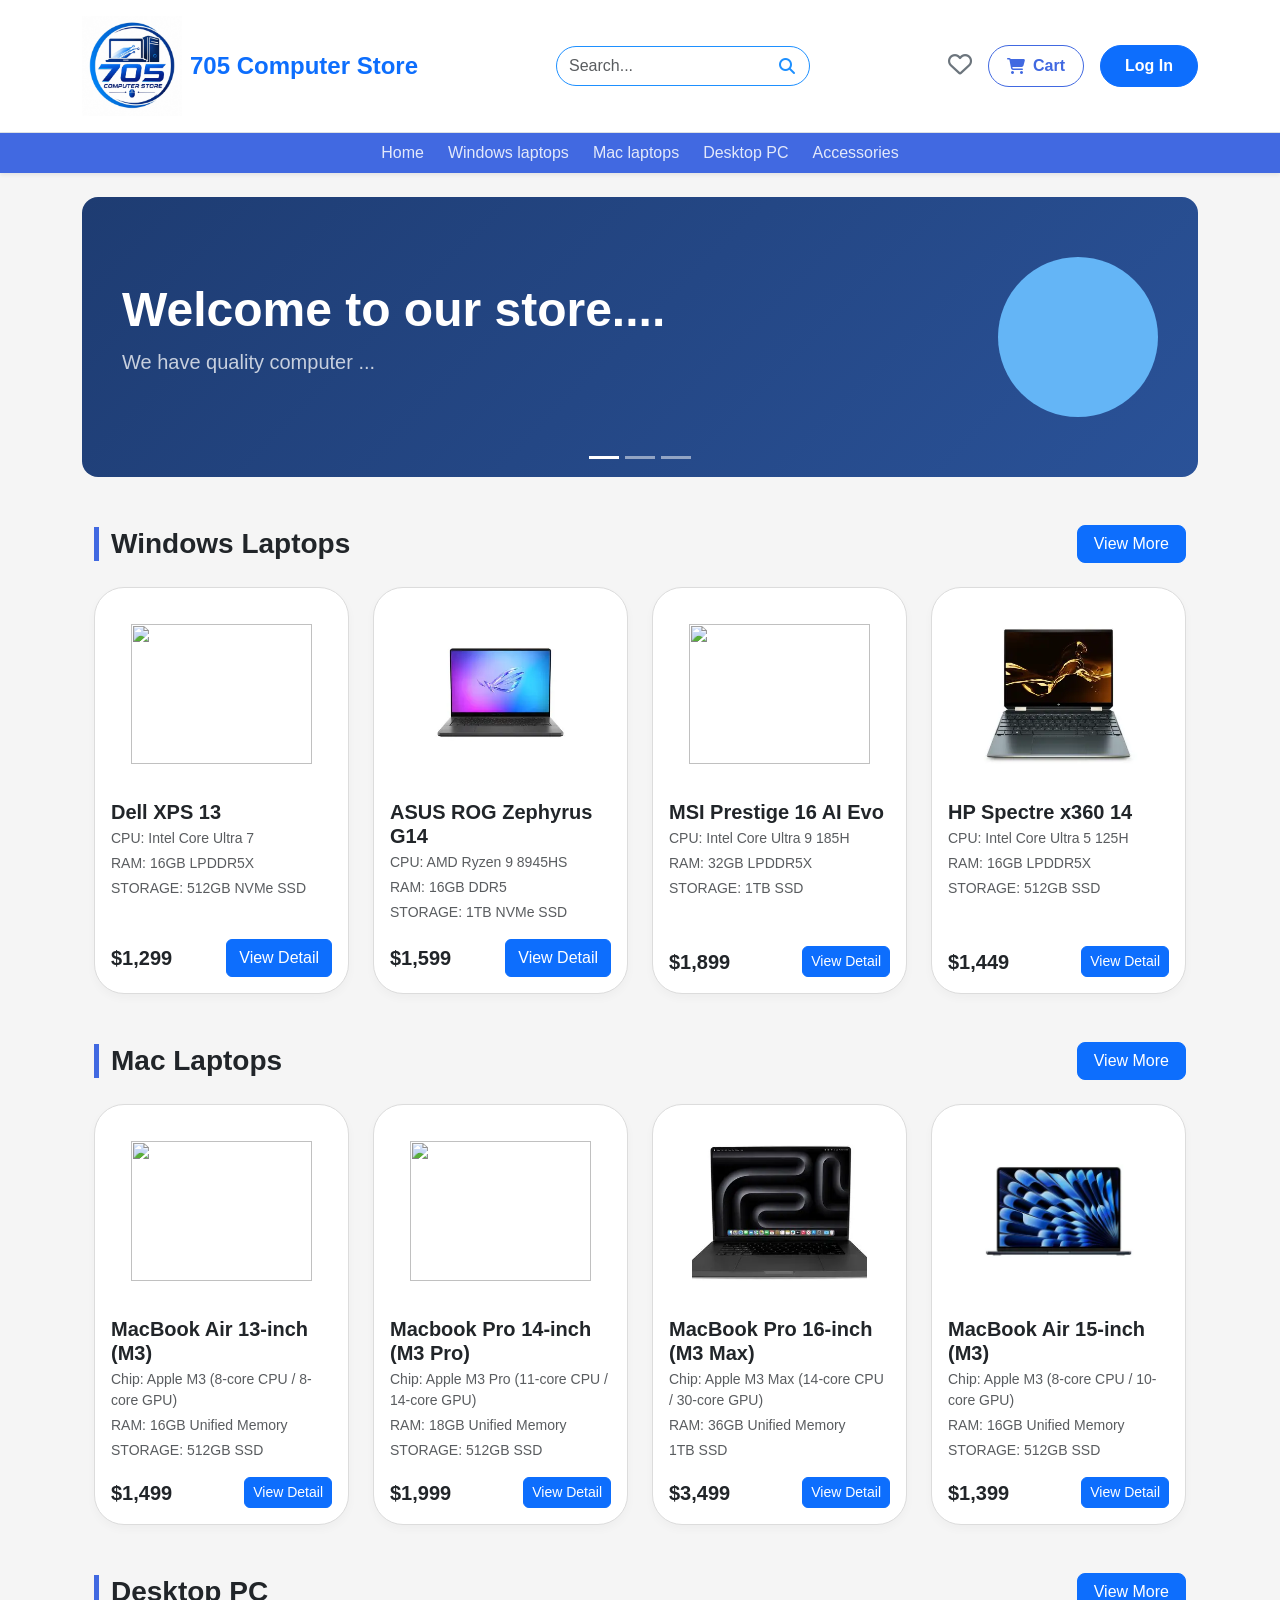
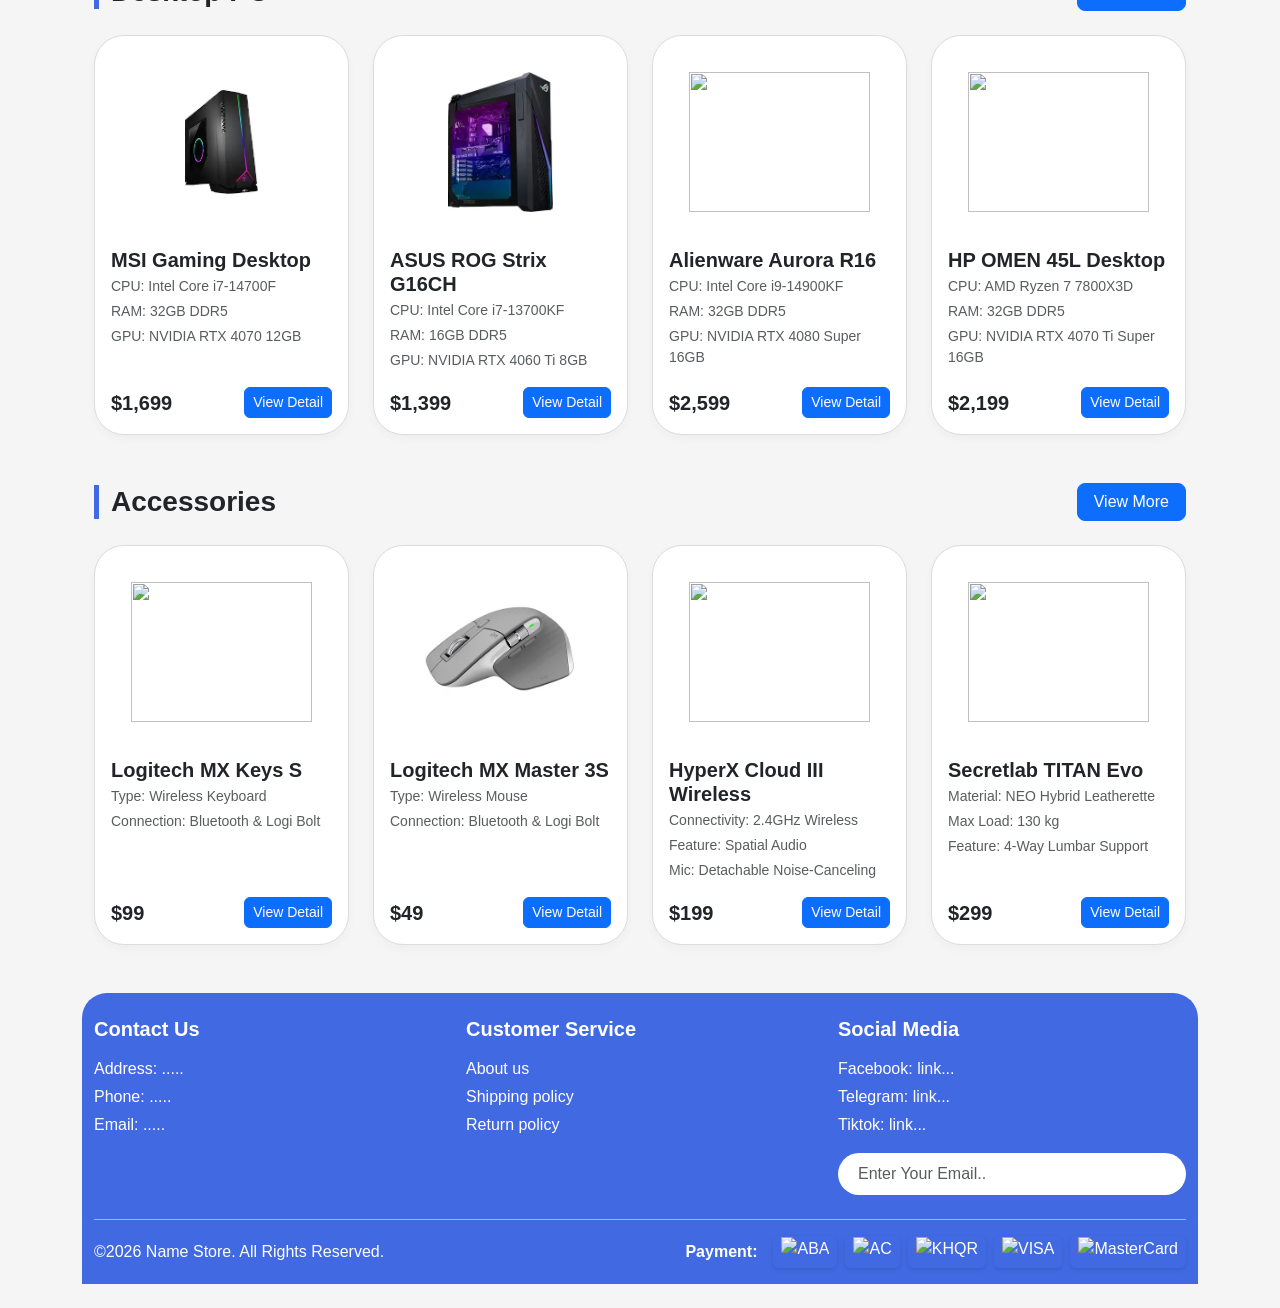
==== commit 2e8ed31c: "Update view detail" ====
--- a/rey/index.html
+++ b/rey/index.html
@@ -8,6 +8,7 @@
     <link href="https://cdn.jsdelivr.net/npm/bootstrap@5.3.2/dist/css/bootstrap.min.css" rel="stylesheet">
     <link rel="stylesheet" href="https://cdnjs.cloudflare.com/ajax/libs/font-awesome/6.5.1/css/all.min.css">
     <link rel="stylesheet" href="/rey/style.css">
+    <script src="https://cdn.jsdelivr.net/npm/bootstrap@5.3.3/dist/js/bootstrap.bundle.min.js"></script>
 </head>
 
 <body>
@@ -76,7 +77,8 @@
                     <div class="col-md-3">
                         <div class="product-card">
                             <div class="product-img-wrapper">
-                                <img src="https://th.bing.com/th/id/OIP.AL7Lr_KPdeR6Gr8iRgnWIQHaEs?w=291&h=185&c=7&r=0&o=7&dpr=1.5&pid=1.7&rm=3" alt="" class="product-img">
+                                <img src="https://th.bing.com/th/id/OIP.AL7Lr_KPdeR6Gr8iRgnWIQHaEs?w=291&h=185&c=7&r=0&o=7&dpr=1.5&pid=1.7&rm=3"
+                                    alt="" class="product-img">
                             </div>
                             <h5 class="fw-bold mt-3 mb-1">Dell XPS 13</h5>
                             <p class="text-muted small mb-1">CPU: Intel Core Ultra 7</p>
@@ -84,14 +86,23 @@
                             <p class="text-muted small mb-3">STORAGE: 512GB NVMe SSD</p>
                             <div class="d-flex justify-content-between align-items-center mt-auto">
                                 <span class="fw-bold fs-5">$1,299</span>
-                                <button class="btn btn-primary btn-sm rounded-2">View Detail</button>
-                            </div>
-                        </div>
-                    </div>
-                    <div class="col-md-3">
-                        <div class="product-card">
-                            <div class="product-img-wrapper">
-                                <img src="[data-uri]" alt="" class="product-img">
+                                <button class="btn btn-primary view-detail-btn" data-bs-toggle="modal"
+                                    data-bs-target="#productDetailModal" data-title="Dell XPS 13"
+                                    data-img="https://th.bing.com/th/id/OIP.AL7Lr_KPdeR6Gr8iRgnWIQHaEs?w=291&h=185&c=7&r=0&o=7&dpr=1.5&pid=1.7&rm=3"
+                                    data-price="$1,299" data-cpu="Intel Core Ultra 7" data-ram="16GB LPDDR5X"
+                                    data-storage="512GB NVMe SSD" data-gpu="Intel Arc Graphics"
+                                    data-display="13.4 OLED 120Hz" data-recommend="Recommended for IT & Office Work"
+                                    data-free="BAG , MOUSE WIRELESS , MOUSEPAD">
+                                    View Detail
+                                </button>
+                            </div>
+                        </div>
+                    </div>
+                    <div class="col-md-3">
+                        <div class="product-card">
+                            <div class="product-img-wrapper">
+                                <img src="[data-uri]"
+                                    alt="" class="product-img">
                             </div>
                             <h5 class="fw-bold mt-3 mb-1">ASUS ROG Zephyrus G14</h5>
                             <p class="text-muted small mb-1">CPU: AMD Ryzen 9 8945HS</p>
@@ -99,15 +110,24 @@
                             <p class="text-muted small mb-3">STORAGE: 1TB NVMe SSD</p>
                             <div class="d-flex justify-content-between align-items-center mt-auto">
                                 <span class="fw-bold fs-5">$1,599</span>
-                                <button class="btn btn-primary btn-sm rounded-2">View Detail</button>
-                            </div>
-                        </div>
-                    </div>
-
-                    <div class="col-md-3">
-                        <div class="product-card">
-                            <div class="product-img-wrapper">
-                                <img src="https://th.bing.com/th/id/OIP.dLWSdWZfkBVDEGQL3ehKGAHaEk?w=283&h=180&c=7&r=0&o=7&dpr=1.5&pid=1.7&rm=3" alt="" class="product-img">
+                                <button class="btn btn-primary view-detail-btn" data-bs-toggle="modal"
+                                    data-bs-target="#productDetailModal" data-title="ASUS ROG Zephyrus G14"
+                                    data-img="[data-uri]"
+                                    data-price="$1,599" data-cpu="AMD Ryzen 9 8945HS" data-ram="16GB DDR5"
+                                    data-storage="1TB NVMe SSD" data-gpu="NVIDIA RTX 4060 8GB" data-display="14" ROG
+                                    Nebula OLED 120Hz" data-recommend="Recommended for Gaming & Heavy Software"
+                                    data-free="ROG BACKPACK , GAMING MOUSE , MOUSEPAD">
+                                    View Detail
+                                </button>
+                            </div>
+                        </div>
+                    </div>
+
+                    <div class="col-md-3">
+                        <div class="product-card">
+                            <div class="product-img-wrapper">
+                                <img src="https://th.bing.com/th/id/OIP.dLWSdWZfkBVDEGQL3ehKGAHaEk?w=283&h=180&c=7&r=0&o=7&dpr=1.5&pid=1.7&rm=3"
+                                    alt="" class="product-img">
                             </div>
                             <h5 class="fw-bold mt-3 mb-1">MSI Prestige 16 AI Evo</h5>
                             <p class="text-muted small mb-1">CPU: Intel Core Ultra 9 185H</p>
@@ -115,14 +135,18 @@
                             <p class="text-muted small mb-3">STORAGE: 1TB SSD</p>
                             <div class="d-flex justify-content-between align-items-center mt-auto">
                                 <span class="fw-bold fs-5">$1,899</span>
-                                <button class="btn btn-primary btn-sm rounded-2">View Detail</button>
-                            </div>
-                        </div>
-                    </div>
-                    <div class="col-md-3">
-                        <div class="product-card">
-                            <div class="product-img-wrapper">
-                                <img src="[data-uri]" alt="" class="product-img">
+                                <button class="btn btn-primary btn-sm rounded-2" data-bs-toggle="modal"
+                                    data-bs-target="#productDetailModal">
+                                    View Detail
+                                </button>
+                            </div>
+                        </div>
+                    </div>
+                    <div class="col-md-3">
+                        <div class="product-card">
+                            <div class="product-img-wrapper">
+                                <img src="[data-uri]"
+                                    alt="" class="product-img">
                             </div>
                             <h5 class="fw-bold mt-3 mb-1">HP Spectre x360 14</h5>
                             <p class="text-muted small mb-1">CPU: Intel Core Ultra 5 125H</p>
@@ -130,7 +154,10 @@
                             <p class="text-muted small mb-3">STORAGE: 512GB SSD</p>
                             <div class="d-flex justify-content-between align-items-center mt-auto">
                                 <span class="fw-bold fs-5">$1,449</span>
-                                <button class="btn btn-primary btn-sm rounded-2">View Detail</button>
+                                <button class="btn btn-primary btn-sm rounded-2" data-bs-toggle="modal"
+                                    data-bs-target="#productDetailModal">
+                                    View Detail
+                                </button>
                             </div>
                         </div>
                     </div>
@@ -146,7 +173,8 @@
                     <div class="col-md-3">
                         <div class="product-card">
                             <div class="product-img-wrapper">
-                                <img src="https://th.bing.com/th/id/OIP.0Yps-DaNDCqIpNB-CsQcQgHaG8?w=185&h=180&c=7&r=0&o=7&dpr=1.5&pid=1.7&rm=3" alt="" class="product-img">
+                                <img src="https://th.bing.com/th/id/OIP.0Yps-DaNDCqIpNB-CsQcQgHaG8?w=185&h=180&c=7&r=0&o=7&dpr=1.5&pid=1.7&rm=3"
+                                    alt="" class="product-img">
                             </div>
                             <h5 class="fw-bold mt-3 mb-1">MacBook Air 13-inch (M3)</h5>
                             <p class="text-muted small mb-1">Chip: Apple M3 (8-core CPU / 8-core GPU)</p>
@@ -161,7 +189,8 @@
                     <div class="col-md-3">
                         <div class="product-card">
                             <div class="product-img-wrapper">
-                                <img src="https://th.bing.com/th/id/OIP.2iPnRMGzGTsN0Y84vKEVCQHaE8?w=246&h=180&c=7&r=0&o=7&dpr=1.5&pid=1.7&rm=3" alt="" class="product-img">
+                                <img src="https://th.bing.com/th/id/OIP.2iPnRMGzGTsN0Y84vKEVCQHaE8?w=246&h=180&c=7&r=0&o=7&dpr=1.5&pid=1.7&rm=3"
+                                    alt="" class="product-img">
                             </div>
                             <h5 class="fw-bold mt-3 mb-1">Macbook Pro 14-inch (M3 Pro)</h5>
                             <p class="text-muted small mb-1">Chip: Apple M3 Pro (11-core CPU / 14-core GPU)</p>
@@ -176,7 +205,8 @@
                     <div class="col-md-3">
                         <div class="product-card">
                             <div class="product-img-wrapper">
-                                <img src="[data-uri]" alt="" class="product-img">
+                                <img src="[data-uri]"
+                                    alt="" class="product-img">
                             </div>
                             <h5 class="fw-bold mt-3 mb-1">MacBook Pro 16-inch (M3 Max)</h5>
                             <p class="text-muted small mb-1">Chip: Apple M3 Max (14-core CPU / 30-core GPU)</p>
@@ -191,7 +221,8 @@
                     <div class="col-md-3">
                         <div class="product-card">
                             <div class="product-img-wrapper">
-                                <img src="[data-uri]" alt="" class="product-img">
+                                <img src="[data-uri]"
+                                    alt="" class="product-img">
                             </div>
                             <h5 class="fw-bold mt-3 mb-1">MacBook Air 15-inch (M3)</h5>
                             <p class="text-muted small mb-1">Chip: Apple M3 (8-core CPU / 10-core GPU)</p>
@@ -215,7 +246,8 @@
                     <div class="col-md-3">
                         <div class="product-card">
                             <div class="product-img-wrapper">
-                                <img src="[data-uri]" alt="" class="product-img">
+                                <img src="[data-uri]"
+                                    alt="" class="product-img">
                             </div>
                             <h5 class="fw-bold mt-3 mb-1">MSI Gaming Desktop</h5>
                             <p class="text-muted small mb-1">CPU: Intel Core i7-14700F</p>
@@ -230,7 +262,8 @@
                     <div class="col-md-3">
                         <div class="product-card">
                             <div class="product-img-wrapper">
-                                <img src="[data-uri]" alt="" class="product-img">
+                                <img src="[data-uri]"
+                                    alt="" class="product-img">
                             </div>
                             <h5 class="fw-bold mt-3 mb-1">ASUS ROG Strix G16CH</h5>
                             <p class="text-muted small mb-1">CPU: Intel Core i7-13700KF</p>
@@ -245,7 +278,8 @@
                     <div class="col-md-3">
                         <div class="product-card">
                             <div class="product-img-wrapper">
-                                <img src="https://th.bing.com/th/id/OIF.zlUKxVpA1oPw7t0y4Z9YEg?w=160&h=180&c=7&r=0&o=7&dpr=1.5&pid=1.7&rm=3" alt="" class="product-img">
+                                <img src="https://th.bing.com/th/id/OIF.zlUKxVpA1oPw7t0y4Z9YEg?w=160&h=180&c=7&r=0&o=7&dpr=1.5&pid=1.7&rm=3"
+                                    alt="" class="product-img">
                             </div>
                             <h5 class="fw-bold mt-3 mb-1">Alienware Aurora R16</h5>
                             <p class="text-muted small mb-1">CPU: Intel Core i9-14900KF</p>
@@ -260,7 +294,8 @@
                     <div class="col-md-3">
                         <div class="product-card">
                             <div class="product-img-wrapper">
-                                <img src="https://th.bing.com/th/id/OIP.TJcTo4Yhc98ktGP7Bc6QeAHaHa?w=200&h=200&c=7&r=0&o=7&dpr=1.5&pid=1.7&rm=3" alt="" class="product-img">
+                                <img src="https://th.bing.com/th/id/OIP.TJcTo4Yhc98ktGP7Bc6QeAHaHa?w=200&h=200&c=7&r=0&o=7&dpr=1.5&pid=1.7&rm=3"
+                                    alt="" class="product-img">
                             </div>
                             <h5 class="fw-bold mt-3 mb-1">HP OMEN 45L Desktop</h5>
                             <p class="text-muted small mb-1">CPU: AMD Ryzen 7 7800X3D</p>
@@ -274,7 +309,7 @@
                     </div>
                 </div>
             </section>
-            
+
             <section id="accessories" class="mb-5 position-relative">
                 <div class="d-flex justify-content-between align-items-center mb-4">
                     <h3 class="section-title">Accessories</h3>
@@ -285,7 +320,8 @@
                     <div class="col-md-3">
                         <div class="product-card">
                             <div class="product-img-wrapper">
-                                <img src="https://th.bing.com/th/id/OIP.t6h9W3V-kA5I1YUI6IVi5QHaDt?w=277&h=175&c=7&r=0&o=7&dpr=1.5&pid=1.7&rm=3" alt="" class="product-img">
+                                <img src="https://th.bing.com/th/id/OIP.t6h9W3V-kA5I1YUI6IVi5QHaDt?w=277&h=175&c=7&r=0&o=7&dpr=1.5&pid=1.7&rm=3"
+                                    alt="" class="product-img">
                             </div>
                             <h5 class="fw-bold mt-3 mb-1">Logitech MX Keys S</h5>
                             <p class="text-muted small mb-1">Type: Wireless Keyboard</p>
@@ -300,7 +336,8 @@
                     <div class="col-md-3">
                         <div class="product-card">
                             <div class="product-img-wrapper">
-                                <img src="[data-uri]" alt="" class="product-img">
+                                <img src="[data-uri]"
+                                    alt="" class="product-img">
                             </div>
                             <h5 class="fw-bold mt-3 mb-1">Logitech MX Master 3S</h5>
                             <p class="text-muted small mb-1">Type: Wireless Mouse</p>
@@ -314,7 +351,8 @@
                     <div class="col-md-3">
                         <div class="product-card">
                             <div class="product-img-wrapper">
-                                <img src="https://th.bing.com/th/id/OIP.Y5CAbW4nuqUeWcbSHPMgFgHaHy?w=175&h=184&c=7&r=0&o=7&dpr=1.5&pid=1.7&rm=3" alt="" class="product-img">
+                                <img src="https://th.bing.com/th/id/OIP.Y5CAbW4nuqUeWcbSHPMgFgHaHy?w=175&h=184&c=7&r=0&o=7&dpr=1.5&pid=1.7&rm=3"
+                                    alt="" class="product-img">
                             </div>
                             <h5 class="fw-bold mt-3 mb-1">HyperX Cloud III Wireless</h5>
                             <p class="text-muted small mb-1">Connectivity: 2.4GHz Wireless</p>
@@ -329,7 +367,8 @@
                     <div class="col-md-3">
                         <div class="product-card">
                             <div class="product-img-wrapper">
-                                <img src="https://th.bing.com/th/id/OIP.JJgzGKpeFEcX1Du-FD1xGgHaOI?w=132&h=200&c=7&r=0&o=7&dpr=1.5&pid=1.7&rm=3" alt="" class="product-img">
+                                <img src="https://th.bing.com/th/id/OIP.JJgzGKpeFEcX1Du-FD1xGgHaOI?w=132&h=200&c=7&r=0&o=7&dpr=1.5&pid=1.7&rm=3"
+                                    alt="" class="product-img">
                             </div>
                             <h5 class="fw-bold mt-3 mb-1">Secretlab TITAN Evo</h5>
                             <p class="text-muted small mb-1">Material: NEO Hybrid Leatherette</p>
@@ -398,7 +437,94 @@
             </div>
         </footer>
     </div>
+
+    <!-- View Detail Modal -->
+    <div class="modal fade" id="productDetailModal" tabindex="-1" aria-hidden="true">
+        <div class="modal-dialog modal-lg modal-dialog-centered">
+            <div class="modal-content border-0 shadow-lg rounded-3">
+
+                <div class="modal-header border-0 pb-0">
+                    <button type="button" class="btn-close position-absolute top-0 end-0 m-3" data-bs-dismiss="modal" aria-label="Close" style="z-index: 1056;"></button>
+                </div>
+
+                <div class="modal-body p-4 pt-0">
+                    <div class="row g-4 align-items-center">
+
+                        <!-- Product Image -->
+                        <div class="col-md-5 text-center">
+                            <div class="p-3 border rounded-3 bg-light">
+                                <img id="modalImg" src="" class="img-fluid"
+                                    style="max-height: 230px; object-fit: contain;" alt="Product">
+                            </div>
+                        </div>
+
+                        <!-- Product Details -->
+                        <div class="col-md-7">
+                            <h5 class="fw-bold text-dark mb-1" id="modalTitle">Product Title</h5>
+
+                            <!-- Recommend Badge -->
+                            <div class="mb-2">
+                                <span id="modalRecommend"
+                                    class="badge bg-primary-subtle text-primary border border-primary-subtle rounded-pill">
+                                    Recommended for IT & Office Work
+                                </span>
+                            </div>
+
+                            <!-- Specs Grid -->
+                            <div class="card border-0 bg-light p-3 mb-3 rounded-3">
+                                <div class="row g-2 small">
+                                    <div class="col-6"><strong>CPU:</strong> <span id="modalCpu">-</span></div>
+                                    <div class="col-6"><strong>RAM:</strong> <span id="modalRam">-</span></div>
+                                    <div class="col-6"><strong>Storage:</strong> <span id="modalStorage">-</span></div>
+                                    <div class="col-6"><strong>GPU/VGA:</strong> <span id="modalGpu">-</span></div>
+                                    <div class="col-12"><strong>Display:</strong> <span id="modalDisplay">-</span></div>
+                                </div>
+                            </div>
+
+                            <!-- Price -->
+                            <div class="mb-3">
+                                <div class="fs-3 fw-bold text-primary" id="modalPrice">$0.00</div>
+                            </div>
+
+                            <div class="mb-3">
+                                <div class="fw-bold text-muted small mb-1">OVERVIEW</div>
+                                <div
+                                    class="p-2 bg-primary-subtle text-primary border border-primary-subtle rounded fw-semibold small">
+                                    Free : <span id="modalFreeGift">BAG , MOUSE WIRELESS , MOUSEPAD</span>
+                                </div>
+                            </div>
+
+                            <div class="mb-4">
+                                <label class="form-label small text-muted fw-bold d-block">Qty</label>
+                                <div class="input-group" style="width: 120px;">
+                                    <button class="btn btn-outline-primary fw-bold" type="button"
+                                        id="btnMinus">-</button>
+                                    <input type="text" class="form-control text-center fw-bold border-primary"
+                                        id="modalQty" value="1" readonly>
+                                    <button class="btn btn-outline-primary fw-bold" type="button"
+                                        id="btnPlus">+</button>
+                                </div>
+                            </div>
+
+                            <!-- Action Buttons (BUY NOW ពណ៌ស Hover ខៀវ) -->
+                            <div class="d-flex gap-2">
+                                <button class="btn btn-primary flex-grow-1 fw-bold text-uppercase py-2">
+                                    ADD TO CART
+                                </button>
+                                <button class="btn btn-outline-primary flex-grow-1 fw-bold text-uppercase py-2">
+                                    BUY NOW
+                                </button>
+                            </div>
+
+                        </div>
+                    </div>
+                </div>
+
+            </div>
+        </div>
+    </div>
     <script src="https://cdn.jsdelivr.net/npm/bootstrap@5.3.2/dist/js/bootstrap.bundle.min.js"></script>
+    <script src="/rey/script.js"></script>
 </body>
 
 </html>
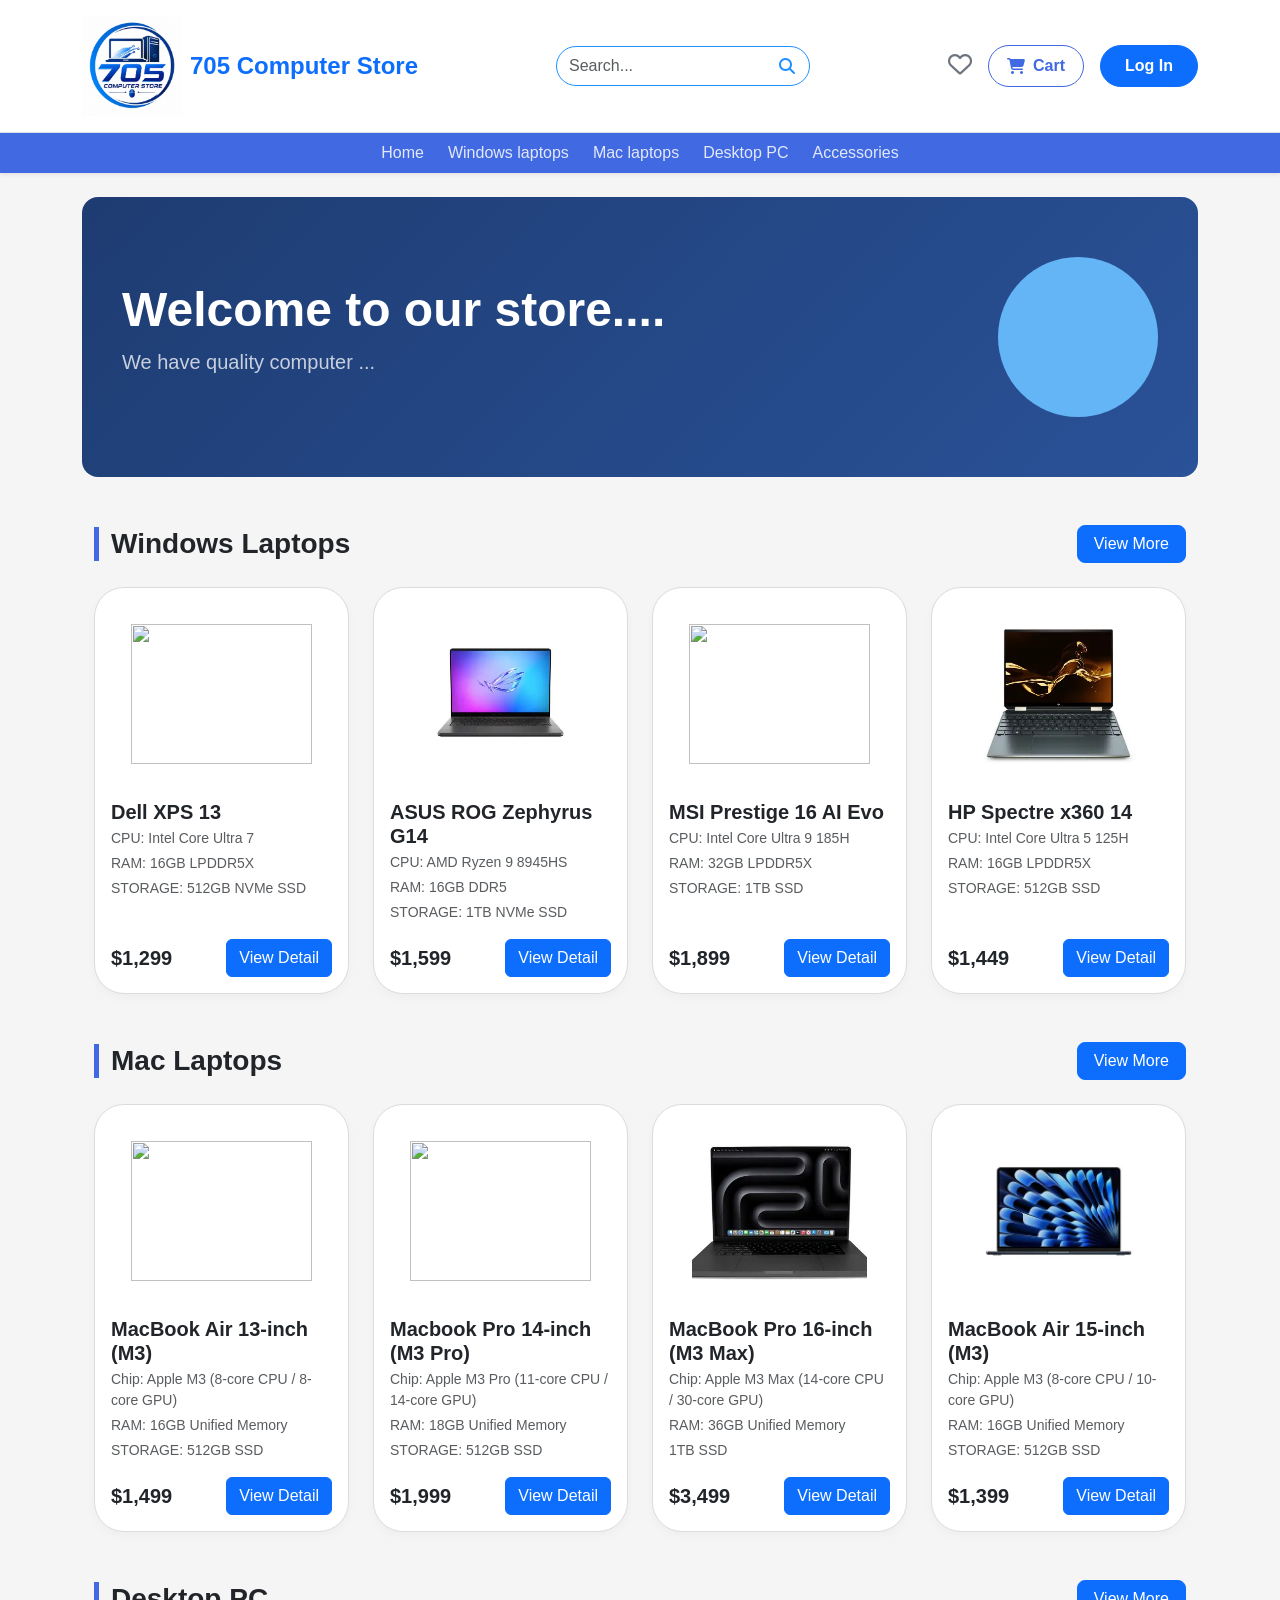
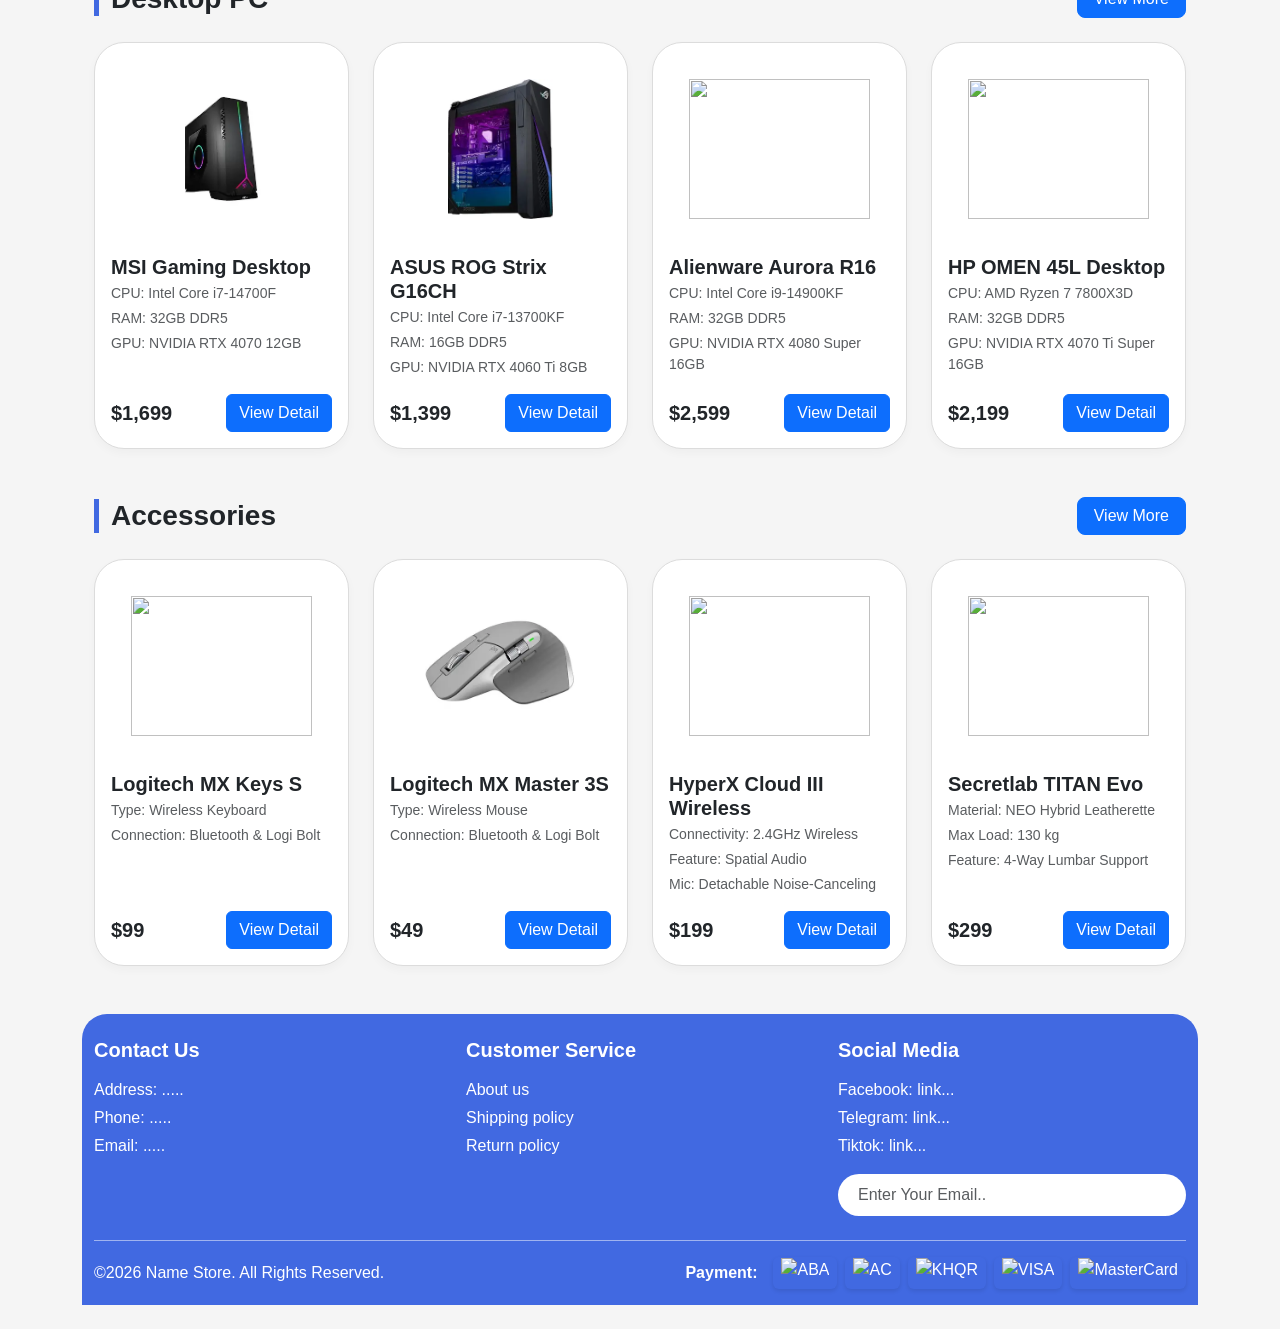
==== commit 8ae38652: "Update" ====
--- a/rey/index.html
+++ b/rey/index.html
@@ -60,11 +60,7 @@
                     </div>
                 </div>
             </div>
-            <div class="carousel-indicators mb-2">
-                <button type="button" data-bs-target="#heroCarousel" data-bs-slide-to="0" class="active"></button>
-                <button type="button" data-bs-target="#heroCarousel" data-bs-slide-to="1"></button>
-                <button type="button" data-bs-target="#heroCarousel" data-bs-slide-to="2"></button>
-            </div>
+            
         </div>
         <main class="container my-5">
 
@@ -98,6 +94,7 @@
                             </div>
                         </div>
                     </div>
+
                     <div class="col-md-3">
                         <div class="product-card">
                             <div class="product-img-wrapper">
@@ -114,8 +111,8 @@
                                     data-bs-target="#productDetailModal" data-title="ASUS ROG Zephyrus G14"
                                     data-img="[data-uri]"
                                     data-price="$1,599" data-cpu="AMD Ryzen 9 8945HS" data-ram="16GB DDR5"
-                                    data-storage="1TB NVMe SSD" data-gpu="NVIDIA RTX 4060 8GB" data-display="14" ROG
-                                    Nebula OLED 120Hz" data-recommend="Recommended for Gaming & Heavy Software"
+                                    data-storage="1TB NVMe SSD" data-gpu="NVIDIA RTX 4060 8GB" data-display="14 OLED 120Hz" ROG
+                                    Nebula OLED 120Hz data-recommend="Recommended for Gaming & Heavy Software"
                                     data-free="ROG BACKPACK , GAMING MOUSE , MOUSEPAD">
                                     View Detail
                                 </button>
@@ -135,8 +132,14 @@
                             <p class="text-muted small mb-3">STORAGE: 1TB SSD</p>
                             <div class="d-flex justify-content-between align-items-center mt-auto">
                                 <span class="fw-bold fs-5">$1,899</span>
-                                <button class="btn btn-primary btn-sm rounded-2" data-bs-toggle="modal"
-                                    data-bs-target="#productDetailModal">
+                                <button class="btn btn-primary view-detail-btn" data-bs-toggle="modal"
+                                    data-bs-target="#productDetailModal" data-title="MSI Prestige 16 AI Evo"
+                                    data-img="https://th.bing.com/th/id/OIP.dLWSdWZfkBVDEGQL3ehKGAHaEk?w=283&h=180&c=7&r=0&o=7&dpr=1.5&pid=1.7&rm=3"
+                                    data-price="$1,899" data-cpu="Intel Core Ultra 9 185H" data-ram="32GB LPDDR5X"
+                                    data-storage="1TB SSD" data-gpu="Intel Arc Graphics"
+                                    data-display="16.0 QHD+ OLED 120Hz"
+                                    data-recommend="Recommended for IT, AI Development & Content Creation"
+                                    data-free="BAG , MOUSE WIRELESS , MOUSEPAD">
                                     View Detail
                                 </button>
                             </div>
@@ -154,8 +157,14 @@
                             <p class="text-muted small mb-3">STORAGE: 512GB SSD</p>
                             <div class="d-flex justify-content-between align-items-center mt-auto">
                                 <span class="fw-bold fs-5">$1,449</span>
-                                <button class="btn btn-primary btn-sm rounded-2" data-bs-toggle="modal"
-                                    data-bs-target="#productDetailModal">
+                                <button class="btn btn-primary view-detail-btn" data-bs-toggle="modal"
+                                    data-bs-target="#productDetailModal" data-title="HP Spectre x360 14"
+                                    data-img="[data-uri]"
+                                    data-price="$1,449" data-cpu="Intel Core Ultra 5 125H" data-ram="16GB LPDDR5X"
+                                    data-storage="512GB SSD" data-gpu="Intel Arc Graphics"
+                                    data-display="14.0 2.8K OLED Touchscreen"
+                                    data-recommend="Recommended for Business, IT & Graphic Design"
+                                    data-free="BAG , HP RECHARGEABLE PEN , MOUSEPAD">
                                     View Detail
                                 </button>
                             </div>
@@ -169,6 +178,7 @@
                     <h3 class="section-title">Mac Laptops</h3>
                     <a href="/rey/mac.html" class="btn btn-primary rounded-3 px-3">View More</a>
                 </div>
+
                 <div class="row g-4 position-relative">
                     <div class="col-md-3">
                         <div class="product-card">
@@ -182,7 +192,15 @@
                             <p class="text-muted small mb-3">STORAGE: 512GB SSD</p>
                             <div class="d-flex justify-content-between align-items-center mt-auto">
                                 <span class="fw-bold fs-5">$1,499</span>
-                                <button class="btn btn-primary btn-sm rounded-2">View Detail</button>
+                                <button class="btn btn-primary view-detail-btn" data-bs-toggle="modal"
+                                    data-bs-target="#productDetailModal" data-title="MacBook Air 13-inch (M3)"
+                                    data-img="https://th.bing.com/th/id/OIP.0Yps-DaNDCqIpNB-CsQcQgHaG8?w=185&h=180&c=7&r=0&o=7&dpr=1.5&pid=1.7&rm=3"
+                                    data-price="$1,499" data-cpu="Apple M3 (8-core CPU)" data-ram="16GB Unified Memory"
+                                    data-storage="512GB SSD" data-gpu="8-core GPU" data-display="13.6 Retina Display"
+                                    data-recommend="Recommended for IT Students & Daily Work"
+                                    data-free="SLEEVE BAG , USB-C HUB , MOUSEPAD">
+                                    View Detail
+                                </button>
                             </div>
                         </div>
                     </div>
@@ -198,7 +216,16 @@
                             <p class="text-muted small mb-3">STORAGE: 512GB SSD</p>
                             <div class="d-flex justify-content-between align-items-center mt-auto">
                                 <span class="fw-bold fs-5">$1,999</span>
-                                <button class="btn btn-primary btn-sm rounded-2">View Detail</button>
+                                <button class="btn btn-primary view-detail-btn" data-bs-toggle="modal"
+                                    data-bs-target="#productDetailModal" data-title="Macbook Pro 14-inch (M3 Pro)"
+                                    data-img="https://th.bing.com/th/id/OIP.2iPnRMGzGTsN0Y84vKEVCQHaE8?w=246&h=180&c=7&r=0&o=7&dpr=1.5&pid=1.7&rm=3"
+                                    data-price="$1,999" data-cpu="Apple M3 Pro (11-core CPU)"
+                                    data-ram="18GB Unified Memory" data-storage="512GB SSD" data-gpu="14-core GPU"
+                                    data-display="14.2 Liquid Retina XDR 120Hz"
+                                    data-recommend="Recommended for Software Engineering & Coding"
+                                    data-free="MAC SLEEVE , USB-C HUB , MOUSEPAD">
+                                    View Detail
+                                </button>
                             </div>
                         </div>
                     </div>
@@ -214,10 +241,20 @@
                             <p class="text-muted small mb-3">1TB SSD</p>
                             <div class="d-flex justify-content-between align-items-center mt-auto">
                                 <span class="fw-bold fs-5">$3,499</span>
-                                <button class="btn btn-primary btn-sm rounded-2">View Detail</button>
-                            </div>
-                        </div>
-                    </div>
+                                <button class="btn btn-primary view-detail-btn" data-bs-toggle="modal"
+                                    data-bs-target="#productDetailModal" data-title="MacBook Pro 16-inch (M3 Max)"
+                                    data-img="[data-uri]"
+                                    data-price="$3,499" data-cpu="Apple M3 Max (14-core CPU)"
+                                    data-ram="36GB Unified Memory" data-storage="1TB SSD" data-gpu="30-core GPU"
+                                    data-display="16.2 Liquid Retina XDR 120Hz"
+                                    data-recommend="Recommended for Architecture, 3D Rendering & Video Editing"
+                                    data-free="PREMIUM BAG , USB-C HUB , MOUSEPAD">
+                                    View Detail
+                                </button>
+                            </div>
+                        </div>
+                    </div>
+
                     <div class="col-md-3">
                         <div class="product-card">
                             <div class="product-img-wrapper">
@@ -230,7 +267,16 @@
                             <p class="text-muted small mb-3">STORAGE: 512GB SSD</p>
                             <div class="d-flex justify-content-between align-items-center mt-auto">
                                 <span class="fw-bold fs-5">$1,399</span>
-                                <button class="btn btn-primary btn-sm rounded-2">View Detail</button>
+                                <button class="btn btn-primary view-detail-btn" data-bs-toggle="modal"
+                                    data-bs-target="#productDetailModal" data-title="MacBook Air 15-inch (M3)"
+                                    data-img="[data-uri]"
+                                    data-price="$1,399" data-cpu="Apple M3 (8-core CPU)" data-ram="16GB Unified Memory"
+                                    data-storage="512GB SSD" data-gpu="10-core GPU"
+                                    data-display="15.3 Liquid Retina Display"
+                                    data-recommend="Recommended for Office, IT & Graphic Design"
+                                    data-free="SLEEVE BAG , WIRELESS MOUSE , MOUSEPAD">
+                                    View Detail
+                                </button>
                             </div>
                         </div>
                     </div>
@@ -255,10 +301,21 @@
                             <p class="text-muted small mb-3">GPU: NVIDIA RTX 4070 12GB</p>
                             <div class="d-flex justify-content-between align-items-center mt-auto">
                                 <span class="fw-bold fs-5">$1,699</span>
-                                <button class="btn btn-primary btn-sm rounded-2">View Detail</button>
-                            </div>
-                        </div>
-                    </div>
+                                <button class="btn btn-primary view-detail-btn" data-bs-toggle="modal"
+                                    data-bs-target="#productDetailModal" data-title="MSI Gaming Desktop"
+                                    data-img="[data-uri]" 
+                                    data-price="$1,699"
+                                    data-cpu="Intel Core i7-14700F" data-ram="32GB DDR5" data-storage="1TB NVMe SSD"
+                                    data-gpu="NVIDIA RTX 4070 12GB" data-display-label="OS System:"
+                                    data-display-val="Windows 11 Home 64-bit"
+                                    data-recommend="Recommended for High-End Gaming & 3D Rendering"
+                                    data-free="GAMING KEYBOARD , MOUSE , MOUSEPAD">
+                                    View Detail
+                                </button>
+                            </div>
+                        </div>
+                    </div>
+
                     <div class="col-md-3">
                         <div class="product-card">
                             <div class="product-img-wrapper">
@@ -271,7 +328,17 @@
                             <p class="text-muted small mb-3">GPU: NVIDIA RTX 4060 Ti 8GB</p>
                             <div class="d-flex justify-content-between align-items-center mt-auto">
                                 <span class="fw-bold fs-5">$1,399</span>
-                                <button class="btn btn-primary btn-sm rounded-2">View Detail</button>
+                                <button class="btn btn-primary view-detail-btn" data-bs-toggle="modal"
+                                    data-bs-target="#productDetailModal" data-title="ASUS ROG Strix G16CH"
+                                    data-img="[data-uri]" 
+                                    data-price="$1,399"
+                                    data-cpu="Intel Core i7-13700KF" data-ram="16GB DDR5" data-storage="1TB NVMe SSD"
+                                    data-gpu="NVIDIA RTX 4060 Ti 8GB" data-display-label="OS System:"
+                                    data-display-val="Windows 11 Home 64-bit"
+                                    data-recommend="Recommended for Gaming & Heavy IT Workstation"
+                                    data-free="ROG KEYBOARD , MOUSE , MOUSEPAD">
+                                    View Detail
+                                </button>
                             </div>
                         </div>
                     </div>
@@ -287,7 +354,17 @@
                             <p class="text-muted small mb-3">GPU: NVIDIA RTX 4080 Super 16GB</p>
                             <div class="d-flex justify-content-between align-items-center mt-auto">
                                 <span class="fw-bold fs-5">$2,599</span>
-                                <button class="btn btn-primary btn-sm rounded-2">View Detail</button>
+                                <button class="btn btn-primary view-detail-btn" data-bs-toggle="modal"
+                                    data-bs-target="#productDetailModal" data-title="Alienware Aurora R16"
+                                    data-img="https://th.bing.com/th/id/OIF.zlUKxVpA1oPw7t0y4Z9YEg?w=160&h=180&c=7&r=0&o=7&dpr=1.5&pid=1.7&rm=3" 
+                                    data-price="$2,599"
+                                    data-cpu="Intel Core i9-14900KF" data-ram="32GB DDR5" data-storage="2TB NVMe SSD"
+                                    data-gpu="NVIDIA RTX 4080 Super 16GB" data-display-label="OS System:"
+                                    data-display-val="Windows 11 Pro 64-bit"
+                                    data-recommend="Recommended for Extreme Gaming & AI Workloads"
+                                    data-free="ALIENWARE MOUSEPAD , GAMING MOUSE">
+                                    View Detail
+                                </button>
                             </div>
                         </div>
                     </div>
@@ -303,7 +380,17 @@
                             <p class="text-muted small mb-3">GPU: NVIDIA RTX 4070 Ti Super 16GB</p>
                             <div class="d-flex justify-content-between align-items-center mt-auto">
                                 <span class="fw-bold fs-5">$2,199</span>
-                                <button class="btn btn-primary btn-sm rounded-2">View Detail</button>
+                                <button class="btn btn-primary view-detail-btn" data-bs-toggle="modal"
+                                    data-bs-target="#productDetailModal" data-title="HP OMEN 45L Desktop"
+                                    data-img="https://th.bing.com/th/id/OIP.TJcTo4Yhc98ktGP7Bc6QeAHaHa?w=200&h=200&c=7&r=0&o=7&dpr=1.5&pid=1.7&rm=3" 
+                                    data-price="$2,199" data-cpu="AMD Ryzen 7 7800X3D"
+                                    data-ram="32GB DDR5" data-storage="1TB NVMe SSD"
+                                    data-gpu="NVIDIA RTX 4070 Ti Super 16GB" data-display-label="OS System:"
+                                    data-display-val="Windows 11 Home 64-bit"
+                                    data-recommend="Recommended for Pro Gaming & Content Creation"
+                                    data-free="OMEN GAMING MOUSEPAD , HEADSET HOLDER">
+                                    View Detail
+                                </button>
                             </div>
                         </div>
                     </div>
@@ -328,7 +415,18 @@
                             <p class="text-muted small mb-3">Connection: Bluetooth & Logi Bolt</p>
                             <div class="d-flex justify-content-between align-items-center mt-auto">
                                 <span class="fw-bold fs-5">$99</span>
-                                <button class="btn btn-primary btn-sm rounded-2">View Detail</button>
+                                <button class="btn btn-primary view-detail-btn" data-bs-toggle="modal"
+                                    data-bs-target="#productDetailModal" data-title="Logitech MX Keys S"
+                                    data-img="https://th.bing.com/th/id/OIP.t6h9W3V-kA5I1YUI6IVi5QHaDt?w=277&h=175&c=7&r=0&o=7&dpr=1.5&pid=1.7&rm=3"
+                                    data-price="$99" data-spec1-label="Type:" data-spec1-val="Wireless Keyboard"
+                                    data-spec2-label="Connection:" data-spec2-val="Bluetooth & Logi Bolt"
+                                    data-spec3-label="Backlight:" data-spec3-val="Smart Auto-Illumination"
+                                    data-spec4-label="Battery:" data-spec4-val="Rechargeable Li-Po (10 days)"
+                                    data-display-label="Warranty:" data-display-val="1 Year Brand Warranty"
+                                    data-recommend="Recommended for Productivity & Developers"
+                                    data-free="PALM REST , MOUSEPAD">
+                                    View Detail
+                                </button>
                             </div>
                         </div>
                     </div>
@@ -344,7 +442,18 @@
                             <p class="text-muted small mb-3">Connection: Bluetooth & Logi Bolt</p>
                             <div class="d-flex justify-content-between align-items-center mt-auto">
                                 <span class="fw-bold fs-5">$49</span>
-                                <button class="btn btn-primary btn-sm rounded-2">View Detail</button>
+                                <button class="btn btn-primary view-detail-btn" data-bs-toggle="modal"
+                                    data-bs-target="#productDetailModal" data-title="Logitech MX Master 3S"
+                                    data-img="[data-uri]"
+                                    data-price="$49" data-spec1-label="Type:" data-spec1-val="Wireless Mouse"
+                                    data-spec2-label="Connection:" data-spec2-val="Bluetooth & Logi Bolt"
+                                    data-spec3-label="Sensor:" data-spec3-val="8,000 DPI Darkfield"
+                                    data-spec4-label="Feature:" data-spec4-val="Quiet Clicks & MagSpeed Scroll"
+                                    data-display-label="Warranty:" data-display-val="1 Year Brand Warranty"
+                                    data-recommend="Recommended for Graphic Designers & Office Use"
+                                    data-free="MOUSEPAD">
+                                    View Detail
+                                </button>
                             </div>
                         </div>
                     </div>
@@ -360,10 +469,22 @@
                             <p class="text-muted small mb-3">Mic: Detachable Noise-Canceling</p>
                             <div class="d-flex justify-content-between align-items-center mt-auto">
                                 <span class="fw-bold fs-5">$199</span>
-                                <button class="btn btn-primary btn-sm rounded-2">View Detail</button>
-                            </div>
-                        </div>
-                    </div>
+                                <button class="btn btn-primary view-detail-btn" data-bs-toggle="modal"
+                                    data-bs-target="#productDetailModal" data-title="HyperX Cloud III Wireless"
+                                    data-img="https://th.bing.com/th/id/OIP.Y5CAbW4nuqUeWcbSHPMgFgHaHy?w=175&h=184&c=7&r=0&o=7&dpr=1.5&pid=1.7&rm=3"
+                                    data-price="$199" data-spec1-label="Connectivity:" data-spec1-val="2.4GHz Wireless"
+                                    data-spec2-label="Feature:" data-spec2-val="Spatial Audio" data-spec3-label="Mic:"
+                                    data-spec3-val="Detachable Noise-Canceling" data-spec4-label="Battery Life:"
+                                    data-spec4-val="Up to 120 Hours" data-display-label="Warranty:"
+                                    data-display-val="2 Years Brand Warranty"
+                                    data-recommend="Recommended for Gaming & Clear Communication"
+                                    data-free="HEADSET STAND">
+                                    View Detail
+                                </button>
+                            </div>
+                        </div>
+                    </div>
+
                     <div class="col-md-3">
                         <div class="product-card">
                             <div class="product-img-wrapper">
@@ -376,7 +497,19 @@
                             <p class="text-muted small mb-3">Feature: 4-Way Lumbar Support</p>
                             <div class="d-flex justify-content-between align-items-center mt-auto">
                                 <span class="fw-bold fs-5">$299</span>
-                                <button class="btn btn-primary btn-sm rounded-2">View Detail</button>
+                                <button class="btn btn-primary view-detail-btn" data-bs-toggle="modal"
+                                    data-bs-target="#productDetailModal" data-title="Secretlab TITAN Evo"
+                                    data-img="https://th.bing.com/th/id/OIP.JJgzGKpeFEcX1Du-FD1xGgHaOI?w=132&h=200&c=7&r=0&o=7&dpr=1.5&pid=1.7&rm=3"
+                                    data-price="$299" data-spec1-label="Material:"
+                                    data-spec1-val="NEO Hybrid Leatherette" data-spec2-label="Max Load:"
+                                    data-spec2-val="130 kg" data-spec3-label="Feature:"
+                                    data-spec3-val="4-Way Lumbar Support" data-spec4-label="Pillow:"
+                                    data-spec4-val="Magnetic Memory Foam" data-display-label="Warranty:"
+                                    data-display-val="3 Years Structural Warranty"
+                                    data-recommend="Recommended for Long Hours Desk Work & Gaming"
+                                    data-free="CLEANING KIT">
+                                    View Detail
+                                </button>
                             </div>
                         </div>
                     </div>
@@ -444,7 +577,8 @@
             <div class="modal-content border-0 shadow-lg rounded-3">
 
                 <div class="modal-header border-0 pb-0">
-                    <button type="button" class="btn-close position-absolute top-0 end-0 m-3" data-bs-dismiss="modal" aria-label="Close" style="z-index: 1056;"></button>
+                    <button type="button" class="btn-close position-absolute top-0 end-0 m-3" data-bs-dismiss="modal"
+                        aria-label="Close" style="z-index: 1056;"></button>
                 </div>
 
                 <div class="modal-body p-4 pt-0">
@@ -506,7 +640,6 @@
                                 </div>
                             </div>
 
-                            <!-- Action Buttons (BUY NOW ពណ៌ស Hover ខៀវ) -->
                             <div class="d-flex gap-2">
                                 <button class="btn btn-primary flex-grow-1 fw-bold text-uppercase py-2">
                                     ADD TO CART
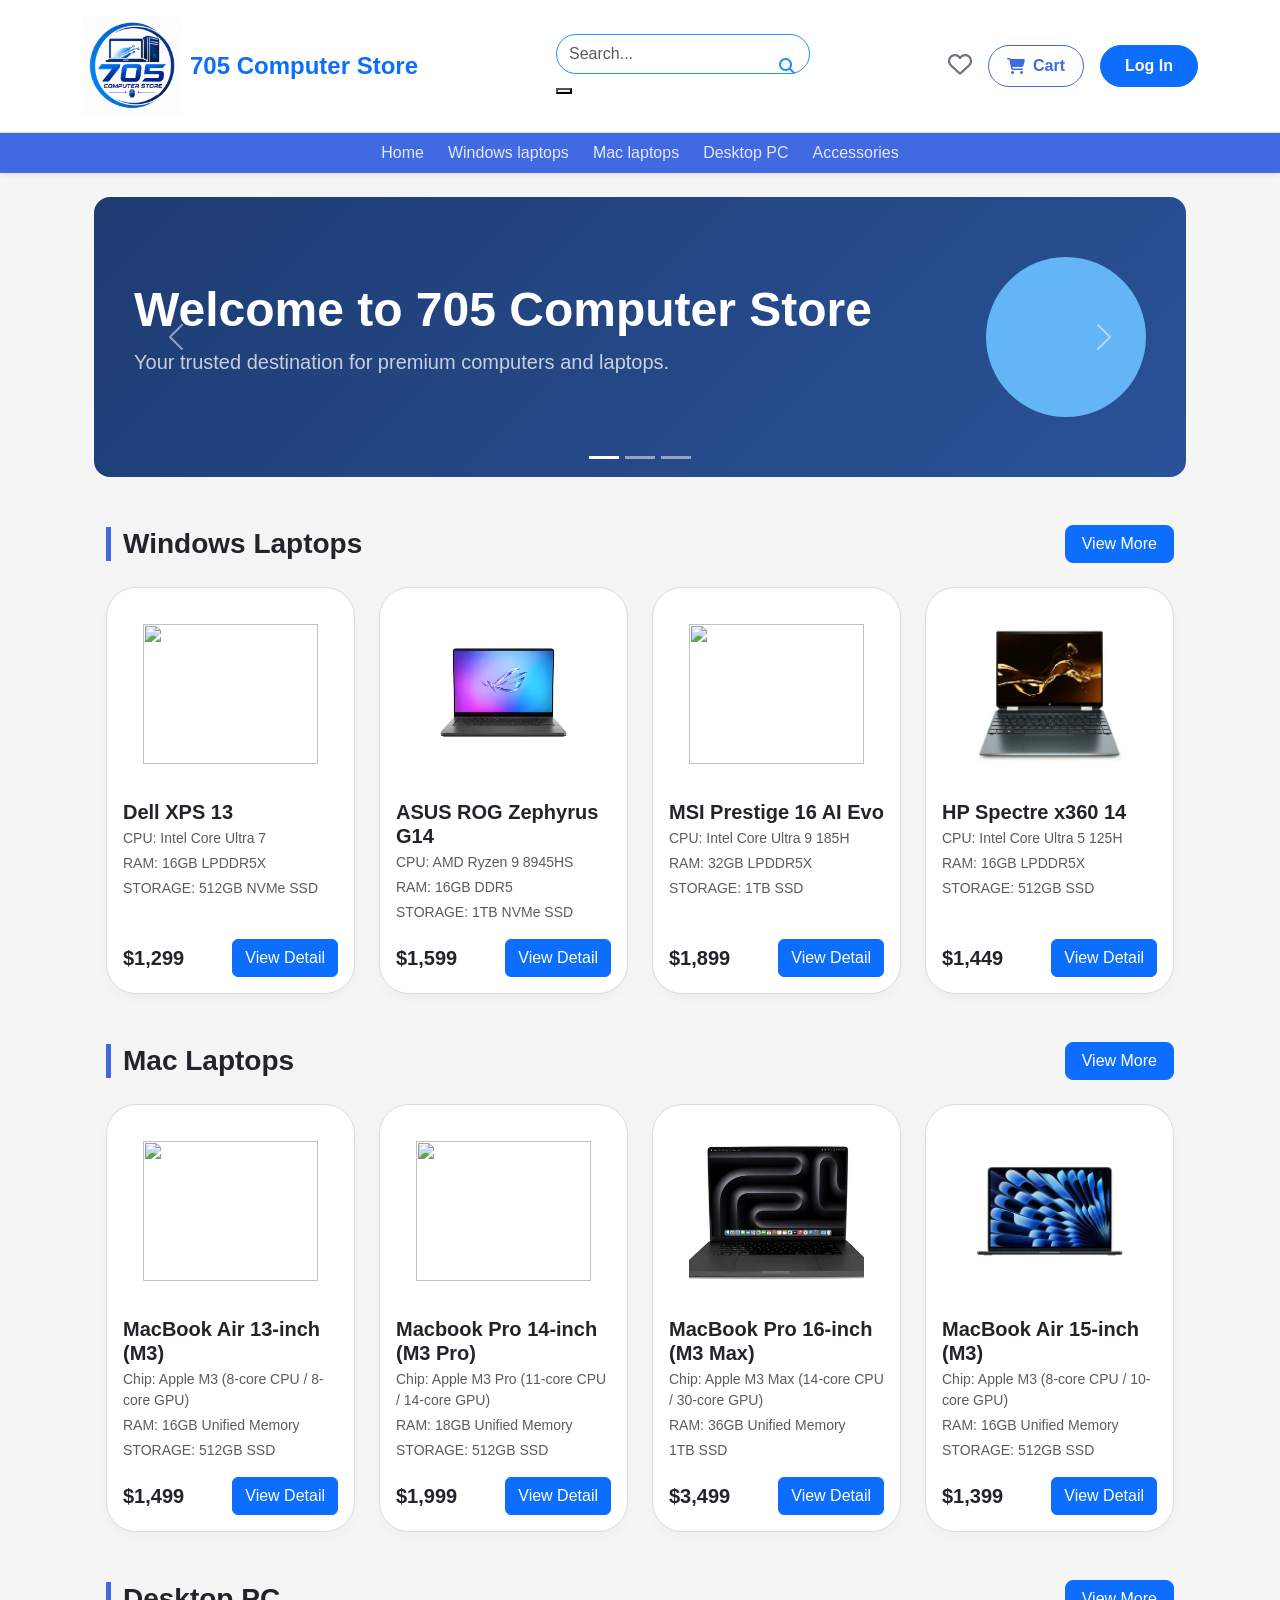
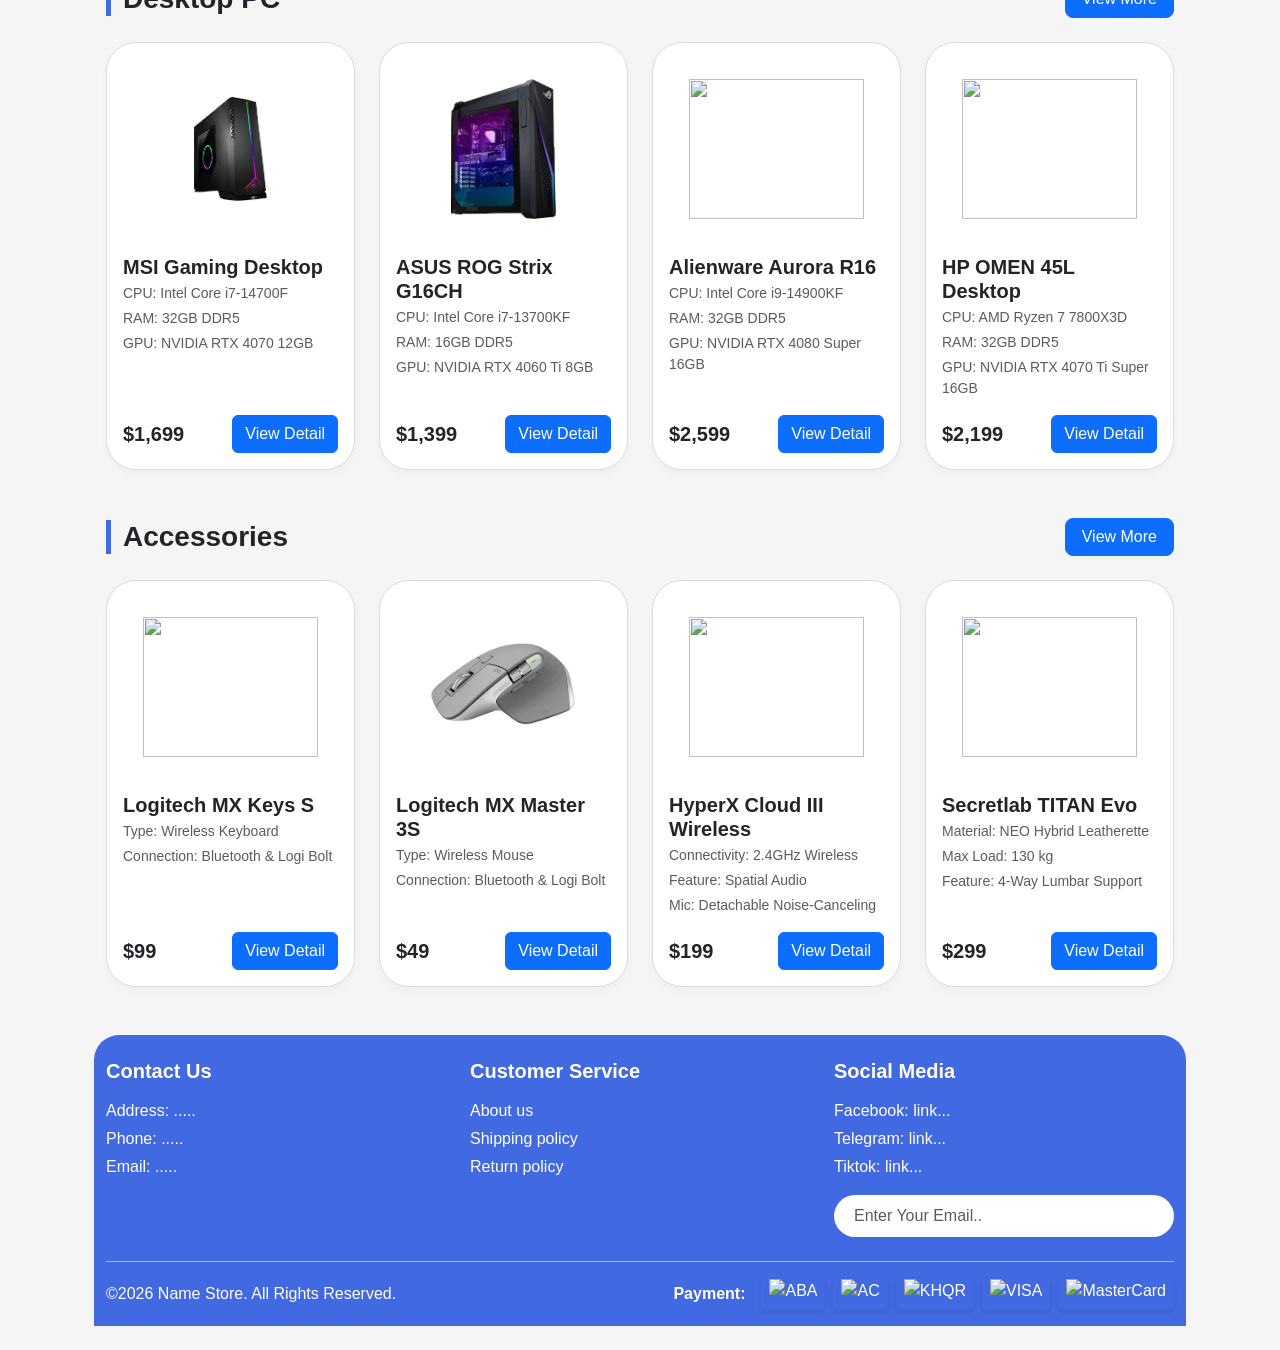
==== commit f33642f3: "update" ====
--- a/rey/index.html
+++ b/rey/index.html
@@ -7,7 +7,7 @@
     <title>705 Computer Store</title>
     <link href="https://cdn.jsdelivr.net/npm/bootstrap@5.3.2/dist/css/bootstrap.min.css" rel="stylesheet">
     <link rel="stylesheet" href="https://cdnjs.cloudflare.com/ajax/libs/font-awesome/6.5.1/css/all.min.css">
-    <link rel="stylesheet" href="/rey/style.css">
+    <link rel="stylesheet" href="style.css">
     <script src="https://cdn.jsdelivr.net/npm/bootstrap@5.3.3/dist/js/bootstrap.bundle.min.js"></script>
 </head>
 
@@ -15,22 +15,29 @@
     <header class="bg-white py-3 border-bottom">
         <div class="container d-flex align-items-center justify-content-between">
             <div class="d-flex align-items-center gap-2">
-                <img src="/rey/705logo.jpg" alt="Logo" class="header-logo">
+                <img src="705logo.jpg" alt="Logo" class="header-logo">
                 <h4 class="fw-bold m-0 text-primary">705 Computer Store</h4>
             </div>
-            <div class="search-box-wrapper w-45">
-                <input type="text" class="form-control custom-search-input" placeholder="Search...">
-                <i class="fa-solid fa-magnifying-glass search-icon"></i>
-            </div>
+            <form action="/search" method="get" class="search-box-wrapper w-45" role="search">
+                <input type="search" name="q" class="form-control custom-search-input" placeholder="Search..."
+                    aria-label="Search">
+                <button type="submit" class="search-btn" aria-label="Submit search">
+                    <i class="fa-solid fa-magnifying-glass search-icon" aria-hidden="true"></i>
+                </button>
+            </form>
             <div class="d-flex align-items-center gap-3">
                 <a href="#" class="text-secondary text-decoration-none">
                     <i class="fa-regular fa-heart fs-4"></i>
                 </a>
-                <a href="#" class="cart-box d-flex align-items-center gap-2 text-decoration-none text-nowrap">
+                <a href="#cartOffcanvas" data-bs-toggle="offcanvas" role="button"
+                    class="cart-box d-flex align-items-center gap-2 text-decoration-none text-nowrap">
                     <i class="fa-solid fa-cart-shopping"></i>
                     <span class="fw-semibold">Cart</span>
                 </a>
-                <button class="btn btn-primary rounded-pill px-4 py-2 text-nowrap fw-bold">Log In</button>
+                <button class="btn btn-primary rounded-pill px-4 py-2 text-nowrap fw-bold" data-bs-toggle="modal"
+                    data-bs-target="#loginModal">
+                    Log In
+                </button>
             </div>
         </div>
     </header>
@@ -45,619 +52,730 @@
     </nav>
 
     <div class="container my-4">
-        <div id="heroCarousel" class="carousel slide hero-banner position-relative" data-bs-ride="true"
-            data-bs-interval="3000">
-            <div class="carousel-inner rounded-4"
-                style="background: linear-gradient(135deg, #1e3c72 0%, #2a5298 100%); padding: 60px 40px; color: white;">
-                <div class="carousel-item active">
-                    <div class="d-flex justify-content-between align-items-center">
-                        <div>
-                            <h2 class="fw-bold display-5">Welcome to our store....</h2>
-                            <p class="fs-5 opacity-75">We have quality computer ...</p>
-                        </div>
-                        <div class="banner-circle d-none d-md-block"
-                            style="width: 160px; height: 160px; background-color: #64b5f6; border-radius: 50%;"></div>
-                    </div>
+        <div class="container my-4">
+            <!-- Updated data-bs-ride="carousel" ensures immediate auto-cycling -->
+            <div id="heroCarousel" class="carousel slide hero-banner position-relative" data-bs-ride="carousel"
+                data-bs-interval="3000" data-bs-pause="false">
+
+                <!-- Carousel Indicators -->
+                <div class="carousel-indicators mb-2">
+                    <button type="button" data-bs-target="#heroCarousel" data-bs-slide-to="0" class="active"
+                        aria-current="true" aria-label="Slide 1"></button>
+                    <button type="button" data-bs-target="#heroCarousel" data-bs-slide-to="1"
+                        aria-label="Slide 2"></button>
+                    <button type="button" data-bs-target="#heroCarousel" data-bs-slide-to="2"
+                        aria-label="Slide 3"></button>
+                </div>
+
+                <!-- Carousel Inner Content -->
+                <div class="carousel-inner rounded-4"
+                    style="background: linear-gradient(135deg, #1e3c72 0%, #2a5298 100%); padding: 60px 40px; color: white;">
+
+                    <!-- Slide 1 -->
+                    <div class="carousel-item active">
+                        <div class="d-flex justify-content-between align-items-center">
+                            <div>
+                                <h2 class="fw-bold display-5">Welcome to 705 Computer Store</h2>
+                                <p class="fs-5 opacity-75">Your trusted destination for premium computers and laptops.
+                                </p>
+                            </div>
+                            <div class="banner-circle d-none d-md-block"
+                                style="width: 160px; height: 160px; background-color: #64b5f6; border-radius: 50%;">
+                            </div>
+                        </div>
+                    </div>
+
+                    <!-- Slide 2 -->
+                    <div class="carousel-item">
+                        <div class="d-flex justify-content-between align-items-center">
+                            <div>
+                                <h2 class="fw-bold display-5">High-Performance Laptops</h2>
+                                <p class="fs-5 opacity-75">Explore the latest Intel Core Ultra & Apple M3 machines.</p>
+                            </div>
+                            <div class="banner-circle d-none d-md-block"
+                                style="width: 160px; height: 160px; background-color: #81c784; border-radius: 50%;">
+                            </div>
+                        </div>
+                    </div>
+
+                    <!-- Slide 3 -->
+                    <div class="carousel-item">
+                        <div class="d-flex justify-content-between align-items-center">
+                            <div>
+                                <h2 class="fw-bold display-5">Exclusive Tech Deals</h2>
+                                <p class="fs-5 opacity-75">Upgrade your setup with top-tier PC accessories.</p>
+                            </div>
+                            <div class="banner-circle d-none d-md-block"
+                                style="width: 160px; height: 160px; background-color: #ffb74d; border-radius: 50%;">
+                            </div>
+                        </div>
+                    </div>
+
+                </div>
+
+                <!-- Navigation Controls -->
+                <button class="carousel-control-prev" type="button" data-bs-target="#heroCarousel" data-bs-slide="prev">
+                    <span class="carousel-control-prev-icon" aria-hidden="true"></span>
+                    <span class="visually-hidden">Previous</span>
+                </button>
+                <button class="carousel-control-next" type="button" data-bs-target="#heroCarousel" data-bs-slide="next">
+                    <span class="carousel-control-next-icon" aria-hidden="true"></span>
+                    <span class="visually-hidden">Next</span>
+                </button>
+
+            </div>
+            <main class="container my-5">
+
+                <section id="windows" class="mb-5 position-relative">
+                    <div class="d-flex justify-content-between align-items-center mb-4">
+                        <h3 class="section-title">Windows Laptops</h3>
+                        <a href="windows.html" class="btn btn-primary rounded-3 px-3">View More</a>
+                    </div>
+                    <div class="row g-4 position-relative">
+                        <div class="col-md-3">
+                            <div class="product-card">
+                                <div class="product-img-wrapper">
+                                    <img src="https://th.bing.com/th/id/OIP.AL7Lr_KPdeR6Gr8iRgnWIQHaEs?w=291&h=185&c=7&r=0&o=7&dpr=1.5&pid=1.7&rm=3"
+                                        alt="" class="product-img">
+                                </div>
+                                <h5 class="fw-bold mt-3 mb-1">Dell XPS 13</h5>
+                                <p class="text-muted small mb-1">CPU: Intel Core Ultra 7</p>
+                                <p class="text-muted small mb-1">RAM: 16GB LPDDR5X</p>
+                                <p class="text-muted small mb-3">STORAGE: 512GB NVMe SSD</p>
+                                <div class="d-flex justify-content-between align-items-center mt-auto">
+                                    <span class="fw-bold fs-5">$1,299</span>
+                                    <button class="btn btn-primary view-detail-btn" data-bs-toggle="modal"
+                                        data-bs-target="#productDetailModal" data-title="Dell XPS 13"
+                                        data-img="https://th.bing.com/th/id/OIP.AL7Lr_KPdeR6Gr8iRgnWIQHaEs?w=291&h=185&c=7&r=0&o=7&dpr=1.5&pid=1.7&rm=3"
+                                        data-price="$1,299" data-cpu="Intel Core Ultra 7" data-ram="16GB LPDDR5X"
+                                        data-storage="512GB NVMe SSD" data-gpu="Intel Arc Graphics"
+                                        data-display="13.4 OLED 120Hz" data-recommend="Recommended for IT & Office Work"
+                                        data-free="BAG , MOUSE WIRELESS , MOUSEPAD">
+                                        View Detail
+                                    </button>
+                                </div>
+                            </div>
+                        </div>
+
+                        <div class="col-md-3">
+                            <div class="product-card">
+                                <div class="product-img-wrapper">
+                                    <img src="[data-uri]"
+                                        alt="" class="product-img">
+                                </div>
+                                <h5 class="fw-bold mt-3 mb-1">ASUS ROG Zephyrus G14</h5>
+                                <p class="text-muted small mb-1">CPU: AMD Ryzen 9 8945HS</p>
+                                <p class="text-muted small mb-1">RAM: 16GB DDR5</p>
+                                <p class="text-muted small mb-3">STORAGE: 1TB NVMe SSD</p>
+                                <div class="d-flex justify-content-between align-items-center mt-auto">
+                                    <span class="fw-bold fs-5">$1,599</span>
+                                    <button class="btn btn-primary view-detail-btn" data-bs-toggle="modal"
+                                        data-bs-target="#productDetailModal" data-title="ASUS ROG Zephyrus G14"
+                                        data-img="[data-uri]"
+                                        data-price="$1,599" data-cpu="AMD Ryzen 9 8945HS" data-ram="16GB DDR5"
+                                        data-storage="1TB NVMe SSD" data-gpu="NVIDIA RTX 4060 8GB"
+                                        data-display="14 OLED 120Hz" ROG Nebula OLED 120Hz
+                                        data-recommend="Recommended for Gaming & Heavy Software"
+                                        data-free="ROG BACKPACK , GAMING MOUSE , MOUSEPAD">
+                                        View Detail
+                                    </button>
+                                </div>
+                            </div>
+                        </div>
+
+                        <div class="col-md-3">
+                            <div class="product-card">
+                                <div class="product-img-wrapper">
+                                    <img src="https://th.bing.com/th/id/OIP.dLWSdWZfkBVDEGQL3ehKGAHaEk?w=283&h=180&c=7&r=0&o=7&dpr=1.5&pid=1.7&rm=3"
+                                        alt="" class="product-img">
+                                </div>
+                                <h5 class="fw-bold mt-3 mb-1">MSI Prestige 16 AI Evo</h5>
+                                <p class="text-muted small mb-1">CPU: Intel Core Ultra 9 185H</p>
+                                <p class="text-muted small mb-1">RAM: 32GB LPDDR5X</p>
+                                <p class="text-muted small mb-3">STORAGE: 1TB SSD</p>
+                                <div class="d-flex justify-content-between align-items-center mt-auto">
+                                    <span class="fw-bold fs-5">$1,899</span>
+                                    <button class="btn btn-primary view-detail-btn" data-bs-toggle="modal"
+                                        data-bs-target="#productDetailModal" data-title="MSI Prestige 16 AI Evo"
+                                        data-img="https://th.bing.com/th/id/OIP.dLWSdWZfkBVDEGQL3ehKGAHaEk?w=283&h=180&c=7&r=0&o=7&dpr=1.5&pid=1.7&rm=3"
+                                        data-price="$1,899" data-cpu="Intel Core Ultra 9 185H" data-ram="32GB LPDDR5X"
+                                        data-storage="1TB SSD" data-gpu="Intel Arc Graphics"
+                                        data-display="16.0 QHD+ OLED 120Hz"
+                                        data-recommend="Recommended for IT, AI Development & Content Creation"
+                                        data-free="BAG , MOUSE WIRELESS , MOUSEPAD">
+                                        View Detail
+                                    </button>
+                                </div>
+                            </div>
+                        </div>
+                        <div class="col-md-3">
+                            <div class="product-card">
+                                <div class="product-img-wrapper">
+                                    <img src="[data-uri]"
+                                        alt="" class="product-img">
+                                </div>
+                                <h5 class="fw-bold mt-3 mb-1">HP Spectre x360 14</h5>
+                                <p class="text-muted small mb-1">CPU: Intel Core Ultra 5 125H</p>
+                                <p class="text-muted small mb-1">RAM: 16GB LPDDR5X</p>
+                                <p class="text-muted small mb-3">STORAGE: 512GB SSD</p>
+                                <div class="d-flex justify-content-between align-items-center mt-auto">
+                                    <span class="fw-bold fs-5">$1,449</span>
+                                    <button class="btn btn-primary view-detail-btn" data-bs-toggle="modal"
+                                        data-bs-target="#productDetailModal" data-title="HP Spectre x360 14"
+                                        data-img="[data-uri]"
+                                        data-price="$1,449" data-cpu="Intel Core Ultra 5 125H" data-ram="16GB LPDDR5X"
+                                        data-storage="512GB SSD" data-gpu="Intel Arc Graphics"
+                                        data-display="14.0 2.8K OLED Touchscreen"
+                                        data-recommend="Recommended for Business, IT & Graphic Design"
+                                        data-free="BAG , HP RECHARGEABLE PEN , MOUSEPAD">
+                                        View Detail
+                                    </button>
+                                </div>
+                            </div>
+                        </div>
+                    </div>
+                </section>
+
+                <section id="mac" class="mb-5 position-relative">
+                    <div class="d-flex justify-content-between align-items-center mb-4">
+                        <h3 class="section-title">Mac Laptops</h3>
+                        <a href="mac.html" class="btn btn-primary rounded-3 px-3">View More</a>
+                    </div>
+
+                    <div class="row g-4 position-relative">
+                        <div class="col-md-3">
+                            <div class="product-card">
+                                <div class="product-img-wrapper">
+                                    <img src="https://th.bing.com/th/id/OIP.0Yps-DaNDCqIpNB-CsQcQgHaG8?w=185&h=180&c=7&r=0&o=7&dpr=1.5&pid=1.7&rm=3"
+                                        alt="" class="product-img">
+                                </div>
+                                <h5 class="fw-bold mt-3 mb-1">MacBook Air 13-inch (M3)</h5>
+                                <p class="text-muted small mb-1">Chip: Apple M3 (8-core CPU / 8-core GPU)</p>
+                                <p class="text-muted small mb-1">RAM: 16GB Unified Memory</p>
+                                <p class="text-muted small mb-3">STORAGE: 512GB SSD</p>
+                                <div class="d-flex justify-content-between align-items-center mt-auto">
+                                    <span class="fw-bold fs-5">$1,499</span>
+                                    <button class="btn btn-primary view-detail-btn" data-bs-toggle="modal"
+                                        data-bs-target="#productDetailModal" data-title="MacBook Air 13-inch (M3)"
+                                        data-img="https://th.bing.com/th/id/OIP.0Yps-DaNDCqIpNB-CsQcQgHaG8?w=185&h=180&c=7&r=0&o=7&dpr=1.5&pid=1.7&rm=3"
+                                        data-price="$1,499" data-cpu="Apple M3 (8-core CPU)"
+                                        data-ram="16GB Unified Memory" data-storage="512GB SSD" data-gpu="8-core GPU"
+                                        data-display="13.6 Retina Display"
+                                        data-recommend="Recommended for IT Students & Daily Work"
+                                        data-free="SLEEVE BAG , USB-C HUB , MOUSEPAD">
+                                        View Detail
+                                    </button>
+                                </div>
+                            </div>
+                        </div>
+                        <div class="col-md-3">
+                            <div class="product-card">
+                                <div class="product-img-wrapper">
+                                    <img src="https://th.bing.com/th/id/OIP.2iPnRMGzGTsN0Y84vKEVCQHaE8?w=246&h=180&c=7&r=0&o=7&dpr=1.5&pid=1.7&rm=3"
+                                        alt="" class="product-img">
+                                </div>
+                                <h5 class="fw-bold mt-3 mb-1">Macbook Pro 14-inch (M3 Pro)</h5>
+                                <p class="text-muted small mb-1">Chip: Apple M3 Pro (11-core CPU / 14-core GPU)</p>
+                                <p class="text-muted small mb-1">RAM: 18GB Unified Memory</p>
+                                <p class="text-muted small mb-3">STORAGE: 512GB SSD</p>
+                                <div class="d-flex justify-content-between align-items-center mt-auto">
+                                    <span class="fw-bold fs-5">$1,999</span>
+                                    <button class="btn btn-primary view-detail-btn" data-bs-toggle="modal"
+                                        data-bs-target="#productDetailModal" data-title="Macbook Pro 14-inch (M3 Pro)"
+                                        data-img="https://th.bing.com/th/id/OIP.2iPnRMGzGTsN0Y84vKEVCQHaE8?w=246&h=180&c=7&r=0&o=7&dpr=1.5&pid=1.7&rm=3"
+                                        data-price="$1,999" data-cpu="Apple M3 Pro (11-core CPU)"
+                                        data-ram="18GB Unified Memory" data-storage="512GB SSD" data-gpu="14-core GPU"
+                                        data-display="14.2 Liquid Retina XDR 120Hz"
+                                        data-recommend="Recommended for Software Engineering & Coding"
+                                        data-free="MAC SLEEVE , USB-C HUB , MOUSEPAD">
+                                        View Detail
+                                    </button>
+                                </div>
+                            </div>
+                        </div>
+                        <div class="col-md-3">
+                            <div class="product-card">
+                                <div class="product-img-wrapper">
+                                    <img src="[data-uri]"
+                                        alt="" class="product-img">
+                                </div>
+                                <h5 class="fw-bold mt-3 mb-1">MacBook Pro 16-inch (M3 Max)</h5>
+                                <p class="text-muted small mb-1">Chip: Apple M3 Max (14-core CPU / 30-core GPU)</p>
+                                <p class="text-muted small mb-1">RAM: 36GB Unified Memory</p>
+                                <p class="text-muted small mb-3">1TB SSD</p>
+                                <div class="d-flex justify-content-between align-items-center mt-auto">
+                                    <span class="fw-bold fs-5">$3,499</span>
+                                    <button class="btn btn-primary view-detail-btn" data-bs-toggle="modal"
+                                        data-bs-target="#productDetailModal" data-title="MacBook Pro 16-inch (M3 Max)"
+                                        data-img="[data-uri]"
+                                        data-price="$3,499" data-cpu="Apple M3 Max (14-core CPU)"
+                                        data-ram="36GB Unified Memory" data-storage="1TB SSD" data-gpu="30-core GPU"
+                                        data-display="16.2 Liquid Retina XDR 120Hz"
+                                        data-recommend="Recommended for Architecture, 3D Rendering & Video Editing"
+                                        data-free="PREMIUM BAG , USB-C HUB , MOUSEPAD">
+                                        View Detail
+                                    </button>
+                                </div>
+                            </div>
+                        </div>
+
+                        <div class="col-md-3">
+                            <div class="product-card">
+                                <div class="product-img-wrapper">
+                                    <img src="[data-uri]"
+                                        alt="" class="product-img">
+                                </div>
+                                <h5 class="fw-bold mt-3 mb-1">MacBook Air 15-inch (M3)</h5>
+                                <p class="text-muted small mb-1">Chip: Apple M3 (8-core CPU / 10-core GPU)</p>
+                                <p class="text-muted small mb-1">RAM: 16GB Unified Memory</p>
+                                <p class="text-muted small mb-3">STORAGE: 512GB SSD</p>
+                                <div class="d-flex justify-content-between align-items-center mt-auto">
+                                    <span class="fw-bold fs-5">$1,399</span>
+                                    <button class="btn btn-primary view-detail-btn" data-bs-toggle="modal"
+                                        data-bs-target="#productDetailModal" data-title="MacBook Air 15-inch (M3)"
+                                        data-img="[data-uri]"
+                                        data-price="$1,399" data-cpu="Apple M3 (8-core CPU)"
+                                        data-ram="16GB Unified Memory" data-storage="512GB SSD" data-gpu="10-core GPU"
+                                        data-display="15.3 Liquid Retina Display"
+                                        data-recommend="Recommended for Office, IT & Graphic Design"
+                                        data-free="SLEEVE BAG , WIRELESS MOUSE , MOUSEPAD">
+                                        View Detail
+                                    </button>
+                                </div>
+                            </div>
+                        </div>
+                    </div>
+                </section>
+
+                <section id="desktop" class="mb-5 position-relative">
+                    <div class="d-flex justify-content-between align-items-center mb-4">
+                        <h3 class="section-title">Desktop PC</h3>
+                        <a href="desktop.html" class="btn btn-primary rounded-3 px-3">View More</a>
+                    </div>
+                    <div class="row g-4 position-relative">
+                        <div class="col-md-3">
+                            <div class="product-card">
+                                <div class="product-img-wrapper">
+                                    <img src="[data-uri]"
+                                        alt="" class="product-img">
+                                </div>
+                                <h5 class="fw-bold mt-3 mb-1">MSI Gaming Desktop</h5>
+                                <p class="text-muted small mb-1">CPU: Intel Core i7-14700F</p>
+                                <p class="text-muted small mb-1">RAM: 32GB DDR5</p>
+                                <p class="text-muted small mb-3">GPU: NVIDIA RTX 4070 12GB</p>
+                                <div class="d-flex justify-content-between align-items-center mt-auto">
+                                    <span class="fw-bold fs-5">$1,699</span>
+                                    <button class="btn btn-primary view-detail-btn" data-bs-toggle="modal"
+                                        data-bs-target="#productDetailModal" data-title="MSI Gaming Desktop"
+                                        data-img="[data-uri]"
+                                        data-price="$1,699" data-cpu="Intel Core i7-14700F" data-ram="32GB DDR5"
+                                        data-storage="1TB NVMe SSD" data-gpu="NVIDIA RTX 4070 12GB"
+                                        data-display-label="OS System:" data-display-val="Windows 11 Home 64-bit"
+                                        data-recommend="Recommended for High-End Gaming & 3D Rendering"
+                                        data-free="GAMING KEYBOARD , MOUSE , MOUSEPAD">
+                                        View Detail
+                                    </button>
+                                </div>
+                            </div>
+                        </div>
+
+                        <div class="col-md-3">
+                            <div class="product-card">
+                                <div class="product-img-wrapper">
+                                    <img src="[data-uri]"
+                                        alt="" class="product-img">
+                                </div>
+                                <h5 class="fw-bold mt-3 mb-1">ASUS ROG Strix G16CH</h5>
+                                <p class="text-muted small mb-1">CPU: Intel Core i7-13700KF</p>
+                                <p class="text-muted small mb-1">RAM: 16GB DDR5</p>
+                                <p class="text-muted small mb-3">GPU: NVIDIA RTX 4060 Ti 8GB</p>
+                                <div class="d-flex justify-content-between align-items-center mt-auto">
+                                    <span class="fw-bold fs-5">$1,399</span>
+                                    <button class="btn btn-primary view-detail-btn" data-bs-toggle="modal"
+                                        data-bs-target="#productDetailModal" data-title="ASUS ROG Strix G16CH"
+                                        data-img="[data-uri]"
+                                        data-price="$1,399" data-cpu="Intel Core i7-13700KF" data-ram="16GB DDR5"
+                                        data-storage="1TB NVMe SSD" data-gpu="NVIDIA RTX 4060 Ti 8GB"
+                                        data-display-label="OS System:" data-display-val="Windows 11 Home 64-bit"
+                                        data-recommend="Recommended for Gaming & Heavy IT Workstation"
+                                        data-free="ROG KEYBOARD , MOUSE , MOUSEPAD">
+                                        View Detail
+                                    </button>
+                                </div>
+                            </div>
+                        </div>
+                        <div class="col-md-3">
+                            <div class="product-card">
+                                <div class="product-img-wrapper">
+                                    <img src="https://th.bing.com/th/id/OIF.zlUKxVpA1oPw7t0y4Z9YEg?w=160&h=180&c=7&r=0&o=7&dpr=1.5&pid=1.7&rm=3"
+                                        alt="" class="product-img">
+                                </div>
+                                <h5 class="fw-bold mt-3 mb-1">Alienware Aurora R16</h5>
+                                <p class="text-muted small mb-1">CPU: Intel Core i9-14900KF</p>
+                                <p class="text-muted small mb-1">RAM: 32GB DDR5</p>
+                                <p class="text-muted small mb-3">GPU: NVIDIA RTX 4080 Super 16GB</p>
+                                <div class="d-flex justify-content-between align-items-center mt-auto">
+                                    <span class="fw-bold fs-5">$2,599</span>
+                                    <button class="btn btn-primary view-detail-btn" data-bs-toggle="modal"
+                                        data-bs-target="#productDetailModal" data-title="Alienware Aurora R16"
+                                        data-img="https://th.bing.com/th/id/OIF.zlUKxVpA1oPw7t0y4Z9YEg?w=160&h=180&c=7&r=0&o=7&dpr=1.5&pid=1.7&rm=3"
+                                        data-price="$2,599" data-cpu="Intel Core i9-14900KF" data-ram="32GB DDR5"
+                                        data-storage="2TB NVMe SSD" data-gpu="NVIDIA RTX 4080 Super 16GB"
+                                        data-display-label="OS System:" data-display-val="Windows 11 Pro 64-bit"
+                                        data-recommend="Recommended for Extreme Gaming & AI Workloads"
+                                        data-free="ALIENWARE MOUSEPAD , GAMING MOUSE">
+                                        View Detail
+                                    </button>
+                                </div>
+                            </div>
+                        </div>
+                        <div class="col-md-3">
+                            <div class="product-card">
+                                <div class="product-img-wrapper">
+                                    <img src="https://th.bing.com/th/id/OIP.TJcTo4Yhc98ktGP7Bc6QeAHaHa?w=200&h=200&c=7&r=0&o=7&dpr=1.5&pid=1.7&rm=3"
+                                        alt="" class="product-img">
+                                </div>
+                                <h5 class="fw-bold mt-3 mb-1">HP OMEN 45L Desktop</h5>
+                                <p class="text-muted small mb-1">CPU: AMD Ryzen 7 7800X3D</p>
+                                <p class="text-muted small mb-1">RAM: 32GB DDR5</p>
+                                <p class="text-muted small mb-3">GPU: NVIDIA RTX 4070 Ti Super 16GB</p>
+                                <div class="d-flex justify-content-between align-items-center mt-auto">
+                                    <span class="fw-bold fs-5">$2,199</span>
+                                    <button class="btn btn-primary view-detail-btn" data-bs-toggle="modal"
+                                        data-bs-target="#productDetailModal" data-title="HP OMEN 45L Desktop"
+                                        data-img="https://th.bing.com/th/id/OIP.TJcTo4Yhc98ktGP7Bc6QeAHaHa?w=200&h=200&c=7&r=0&o=7&dpr=1.5&pid=1.7&rm=3"
+                                        data-price="$2,199" data-cpu="AMD Ryzen 7 7800X3D" data-ram="32GB DDR5"
+                                        data-storage="1TB NVMe SSD" data-gpu="NVIDIA RTX 4070 Ti Super 16GB"
+                                        data-display-label="OS System:" data-display-val="Windows 11 Home 64-bit"
+                                        data-recommend="Recommended for Pro Gaming & Content Creation"
+                                        data-free="OMEN GAMING MOUSEPAD , HEADSET HOLDER">
+                                        View Detail
+                                    </button>
+                                </div>
+                            </div>
+                        </div>
+                    </div>
+                </section>
+
+                <section id="accessories" class="mb-5 position-relative">
+                    <div class="d-flex justify-content-between align-items-center mb-4">
+                        <h3 class="section-title">Accessories</h3>
+                        <a href="accessories.html" class="btn btn-primary rounded-3 px-3">View More</a>
+                    </div>
+
+                    <div class="row g-4 position-relative">
+                        <div class="col-md-3">
+                            <div class="product-card">
+                                <div class="product-img-wrapper">
+                                    <img src="https://th.bing.com/th/id/OIP.t6h9W3V-kA5I1YUI6IVi5QHaDt?w=277&h=175&c=7&r=0&o=7&dpr=1.5&pid=1.7&rm=3"
+                                        alt="" class="product-img">
+                                </div>
+                                <h5 class="fw-bold mt-3 mb-1">Logitech MX Keys S</h5>
+                                <p class="text-muted small mb-1">Type: Wireless Keyboard</p>
+                                <p class="text-muted small mb-3">Connection: Bluetooth & Logi Bolt</p>
+                                <div class="d-flex justify-content-between align-items-center mt-auto">
+                                    <span class="fw-bold fs-5">$99</span>
+                                    <button class="btn btn-primary view-detail-btn" data-bs-toggle="modal"
+                                        data-bs-target="#productDetailModal" data-title="Logitech MX Keys S"
+                                        data-img="https://th.bing.com/th/id/OIP.t6h9W3V-kA5I1YUI6IVi5QHaDt?w=277&h=175&c=7&r=0&o=7&dpr=1.5&pid=1.7&rm=3"
+                                        data-price="$99" data-spec1-label="Type:" data-spec1-val="Wireless Keyboard"
+                                        data-spec2-label="Connection:" data-spec2-val="Bluetooth & Logi Bolt"
+                                        data-spec3-label="Backlight:" data-spec3-val="Smart Auto-Illumination"
+                                        data-spec4-label="Battery:" data-spec4-val="Rechargeable Li-Po (10 days)"
+                                        data-display-label="Warranty:" data-display-val="1 Year Brand Warranty"
+                                        data-recommend="Recommended for Productivity & Developers"
+                                        data-free="PALM REST , MOUSEPAD">
+                                        View Detail
+                                    </button>
+                                </div>
+                            </div>
+                        </div>
+
+                        <div class="col-md-3">
+                            <div class="product-card">
+                                <div class="product-img-wrapper">
+                                    <img src="[data-uri]"
+                                        alt="" class="product-img">
+                                </div>
+                                <h5 class="fw-bold mt-3 mb-1">Logitech MX Master 3S</h5>
+                                <p class="text-muted small mb-1">Type: Wireless Mouse</p>
+                                <p class="text-muted small mb-3">Connection: Bluetooth & Logi Bolt</p>
+                                <div class="d-flex justify-content-between align-items-center mt-auto">
+                                    <span class="fw-bold fs-5">$49</span>
+                                    <button class="btn btn-primary view-detail-btn" data-bs-toggle="modal"
+                                        data-bs-target="#productDetailModal" data-title="Logitech MX Master 3S"
+                                        data-img="[data-uri]"
+                                        data-price="$49" data-spec1-label="Type:" data-spec1-val="Wireless Mouse"
+                                        data-spec2-label="Connection:" data-spec2-val="Bluetooth & Logi Bolt"
+                                        data-spec3-label="Sensor:" data-spec3-val="8,000 DPI Darkfield"
+                                        data-spec4-label="Feature:" data-spec4-val="Quiet Clicks & MagSpeed Scroll"
+                                        data-display-label="Warranty:" data-display-val="1 Year Brand Warranty"
+                                        data-recommend="Recommended for Graphic Designers & Office Use"
+                                        data-free="MOUSEPAD">
+                                        View Detail
+                                    </button>
+                                </div>
+                            </div>
+                        </div>
+                        <div class="col-md-3">
+                            <div class="product-card">
+                                <div class="product-img-wrapper">
+                                    <img src="https://th.bing.com/th/id/OIP.Y5CAbW4nuqUeWcbSHPMgFgHaHy?w=175&h=184&c=7&r=0&o=7&dpr=1.5&pid=1.7&rm=3"
+                                        alt="" class="product-img">
+                                </div>
+                                <h5 class="fw-bold mt-3 mb-1">HyperX Cloud III Wireless</h5>
+                                <p class="text-muted small mb-1">Connectivity: 2.4GHz Wireless</p>
+                                <p class="text-muted small mb-1">Feature: Spatial Audio</p>
+                                <p class="text-muted small mb-3">Mic: Detachable Noise-Canceling</p>
+                                <div class="d-flex justify-content-between align-items-center mt-auto">
+                                    <span class="fw-bold fs-5">$199</span>
+                                    <button class="btn btn-primary view-detail-btn" data-bs-toggle="modal"
+                                        data-bs-target="#productDetailModal" data-title="HyperX Cloud III Wireless"
+                                        data-img="https://th.bing.com/th/id/OIP.Y5CAbW4nuqUeWcbSHPMgFgHaHy?w=175&h=184&c=7&r=0&o=7&dpr=1.5&pid=1.7&rm=3"
+                                        data-price="$199" data-spec1-label="Connectivity:"
+                                        data-spec1-val="2.4GHz Wireless" data-spec2-label="Feature:"
+                                        data-spec2-val="Spatial Audio" data-spec3-label="Mic:"
+                                        data-spec3-val="Detachable Noise-Canceling" data-spec4-label="Battery Life:"
+                                        data-spec4-val="Up to 120 Hours" data-display-label="Warranty:"
+                                        data-display-val="2 Years Brand Warranty"
+                                        data-recommend="Recommended for Gaming & Clear Communication"
+                                        data-free="HEADSET STAND">
+                                        View Detail
+                                    </button>
+                                </div>
+                            </div>
+                        </div>
+
+                        <div class="col-md-3">
+                            <div class="product-card">
+                                <div class="product-img-wrapper">
+                                    <img src="https://th.bing.com/th/id/OIP.JJgzGKpeFEcX1Du-FD1xGgHaOI?w=132&h=200&c=7&r=0&o=7&dpr=1.5&pid=1.7&rm=3"
+                                        alt="" class="product-img">
+                                </div>
+                                <h5 class="fw-bold mt-3 mb-1">Secretlab TITAN Evo</h5>
+                                <p class="text-muted small mb-1">Material: NEO Hybrid Leatherette</p>
+                                <p class="text-muted small mb-1">Max Load: 130 kg</p>
+                                <p class="text-muted small mb-3">Feature: 4-Way Lumbar Support</p>
+                                <div class="d-flex justify-content-between align-items-center mt-auto">
+                                    <span class="fw-bold fs-5">$299</span>
+                                    <button class="btn btn-primary view-detail-btn" data-bs-toggle="modal"
+                                        data-bs-target="#productDetailModal" data-title="Secretlab TITAN Evo"
+                                        data-img="https://th.bing.com/th/id/OIP.JJgzGKpeFEcX1Du-FD1xGgHaOI?w=132&h=200&c=7&r=0&o=7&dpr=1.5&pid=1.7&rm=3"
+                                        data-price="$299" data-spec1-label="Material:"
+                                        data-spec1-val="NEO Hybrid Leatherette" data-spec2-label="Max Load:"
+                                        data-spec2-val="130 kg" data-spec3-label="Feature:"
+                                        data-spec3-val="4-Way Lumbar Support" data-spec4-label="Pillow:"
+                                        data-spec4-val="Magnetic Memory Foam" data-display-label="Warranty:"
+                                        data-display-val="3 Years Structural Warranty"
+                                        data-recommend="Recommended for Long Hours Desk Work & Gaming"
+                                        data-free="CLEANING KIT">
+                                        View Detail
+                                    </button>
+                                </div>
+                            </div>
+                        </div>
+                    </div>
+                </section>
+            </main>
+            <footer class="custom-footer mt-5 pt-4 pb-3">
+                <div class="container">
+                    <div class="row gy-4 mb-4">
+                        <div class="col-md-4">
+                            <h5 class="fw-bold mb-3">Contact Us</h5>
+                            <p class="mb-1">Address: .....</p>
+                            <p class="mb-1">Phone: .....</p>
+                            <p class="mb-1">Email: .....</p>
+                        </div>
+                        <div class="col-md-4">
+                            <h5 class="fw-bold mb-3">Customer Service</h5>
+                            <p class="mb-1">About us</p>
+                            <p class="mb-1">Shipping policy</p>
+                            <p class="mb-1">Return policy</p>
+                        </div>
+                        <div class="col-md-4">
+                            <h5 class="fw-bold mb-3">Social Media</h5>
+                            <p class="mb-1">Facebook: link...</p>
+                            <p class="mb-1">Telegram: link...</p>
+                            <p class="mb-3">Tiktok: link...</p>
+                            <input type="email" class="form-control rounded-pill text-start ps-4"
+                                placeholder="Enter Your Email..">
+                        </div>
+                    </div>
+                    <hr class="border-white opacity-50 my-3">
+                    <div class="d-flex flex-column flex-md-row justify-content-between align-items-center">
+                        <p class="m-0">©2026 Name Store. All Rights Reserved.</p>
+                        <div class="d-flex align-items-center gap-2 mt-2 mt-md-0">
+                            <span class="fw-bold me-2">Payment:</span>
+                            <div class="payment-card">
+                                <img src="https://encrypted-tbn0.gstatic.com/images?q=tbn:ANd9GcRZJGDUUji1aiQIdgCKO4tOpE9ZOPasOgXdYh3TUgbs8A&s=10"
+                                    alt="ABA" class="payment-logo">
+                            </div>
+                            <div class="payment-card">
+                                <img src="https://encrypted-tbn0.gstatic.com/images?q=tbn:ANd9GcRUxm1m6XToGECAMxZh3MPr0PS9HeaZn9A2cuTgiPlQ-g&s=10"
+                                    alt="AC" class="payment-logo">
+                            </div>
+                            <div class="payment-card">
+                                <img src="https://encrypted-tbn0.gstatic.com/images?q=tbn:ANd9GcQU9aNfiIsWGnAdczYu_6fz-tkL6MxstfQ6-mGBcH60zw&s=10"
+                                    alt="KHQR" class="payment-logo">
+                            </div>
+                            <div class="payment-card">
+                                <img src="https://encrypted-tbn0.gstatic.com/images?q=tbn:ANd9GcTHd_pQyp1PbefYeffxgombqwku8zflFzAt4HIlNsDqHw&s=10"
+                                    alt="VISA" class="payment-logo">
+                            </div>
+                            <div class="payment-card">
+                                <img src="https://encrypted-tbn0.gstatic.com/images?q=tbn:ANd9GcR5sveA9H-YJq_rfzFeSjastlBqe-uYH5Ygf-0XIQ49yQ&s=10"
+                                    alt="MasterCard" class="payment-logo">
+                            </div>
+                        </div>
+                    </div>
+                </div>
+            </footer>
+        </div>
+
+        <!-- View Detail Modal -->
+        <div class="modal fade" id="productDetailModal" tabindex="-1" aria-hidden="true">
+            <div class="modal-dialog modal-lg modal-dialog-centered">
+                <div class="modal-content border-0 shadow-lg rounded-3">
+
+                    <div class="modal-header border-0 pb-0">
+                        <button type="button" class="btn-close position-absolute top-0 end-0 m-3"
+                            data-bs-dismiss="modal" aria-label="Close" style="z-index: 1056;"></button>
+                    </div>
+
+                    <div class="modal-body p-4 pt-0">
+                        <div class="row g-4 align-items-center">
+
+                            <!-- Product Image -->
+                            <div class="col-md-5 text-center">
+                                <div class="p-3 border rounded-3 bg-light">
+                                    <img id="modalImg" src="" class="img-fluid"
+                                        style="max-height: 230px; object-fit: contain;" alt="Product">
+                                </div>
+                            </div>
+
+                            <!-- Product Details -->
+                            <div class="col-md-7">
+                                <h5 class="fw-bold text-dark mb-1" id="modalTitle">Product Title</h5>
+
+                                <!-- Recommend Badge -->
+                                <div class="mb-2">
+                                    <span id="modalRecommend"
+                                        class="badge bg-primary-subtle text-primary border border-primary-subtle rounded-pill">
+                                        Recommended for IT & Office Work
+                                    </span>
+                                </div>
+
+                                <!-- Specs Grid -->
+                                <div class="card border-0 bg-light p-3 mb-3 rounded-3">
+                                    <div class="row g-2 small">
+                                        <div class="col-6"><strong>CPU:</strong> <span id="modalCpu">-</span></div>
+                                        <div class="col-6"><strong>RAM:</strong> <span id="modalRam">-</span></div>
+                                        <div class="col-6"><strong>Storage:</strong> <span id="modalStorage">-</span>
+                                        </div>
+                                        <div class="col-6"><strong>GPU/VGA:</strong> <span id="modalGpu">-</span></div>
+                                        <div class="col-12"><strong>Display:</strong> <span id="modalDisplay">-</span>
+                                        </div>
+                                    </div>
+                                </div>
+
+                                <!-- Price -->
+                                <div class="mb-3">
+                                    <div class="fs-3 fw-bold text-primary" id="modalPrice">$0.00</div>
+                                </div>
+
+                                <div class="mb-3">
+                                    <div class="fw-bold text-muted small mb-1">OVERVIEW</div>
+                                    <div
+                                        class="p-2 bg-primary-subtle text-primary border border-primary-subtle rounded fw-semibold small">
+                                        Free : <span id="modalFreeGift">BAG , MOUSE WIRELESS , MOUSEPAD</span>
+                                    </div>
+                                </div>
+
+                                <div class="mb-4">
+                                    <label class="form-label small text-muted fw-bold d-block">Qty</label>
+                                    <div class="input-group" style="width: 120px;">
+                                        <button class="btn btn-outline-primary fw-bold" type="button"
+                                            id="btnMinus">-</button>
+                                        <input type="text" class="form-control text-center fw-bold border-primary"
+                                            id="modalQty" value="1" readonly>
+                                        <button class="btn btn-outline-primary fw-bold" type="button"
+                                            id="btnPlus">+</button>
+                                    </div>
+                                </div>
+
+                                <div class="d-flex gap-2">
+                                    <button class="btn btn-primary flex-grow-1 fw-bold text-uppercase py-2">
+                                        ADD TO CART
+                                    </button>
+                                    <button class="btn btn-outline-primary flex-grow-1 fw-bold text-uppercase py-2">
+                                        BUY NOW
+                                    </button>
+                                </div>
+
+                            </div>
+                        </div>
+                    </div>
+
                 </div>
             </div>
-            
         </div>
-        <main class="container my-5">
-
-            <section id="windows" class="mb-5 position-relative">
-                <div class="d-flex justify-content-between align-items-center mb-4">
-                    <h3 class="section-title">Windows Laptops</h3>
-                    <a href="/rey/windows.html" class="btn btn-primary rounded-3 px-3">View More</a>
+        <!--modal-->
+        <div class="offcanvas offcanvas-end" tabindex="-1" id="cartOffcanvas" aria-labelledby="cartOffcanvasLabel">
+            <div class="offcanvas-header border-bottom">
+                <h5 class="offcanvas-title fw-bold" id="cartOffcanvasLabel">Your Shopping Cart</h5>
+                <button type="button" class="btn-close" data-bs-dismiss="offcanvas" aria-label="Close"></button>
+            </div>
+            <div class="offcanvas-body d-flex flex-column justify-content-between">
+                <div id="cart-items-container">
                 </div>
-                <div class="row g-4 position-relative">
-                    <div class="col-md-3">
-                        <div class="product-card">
-                            <div class="product-img-wrapper">
-                                <img src="https://th.bing.com/th/id/OIP.AL7Lr_KPdeR6Gr8iRgnWIQHaEs?w=291&h=185&c=7&r=0&o=7&dpr=1.5&pid=1.7&rm=3"
-                                    alt="" class="product-img">
-                            </div>
-                            <h5 class="fw-bold mt-3 mb-1">Dell XPS 13</h5>
-                            <p class="text-muted small mb-1">CPU: Intel Core Ultra 7</p>
-                            <p class="text-muted small mb-1">RAM: 16GB LPDDR5X</p>
-                            <p class="text-muted small mb-3">STORAGE: 512GB NVMe SSD</p>
-                            <div class="d-flex justify-content-between align-items-center mt-auto">
-                                <span class="fw-bold fs-5">$1,299</span>
-                                <button class="btn btn-primary view-detail-btn" data-bs-toggle="modal"
-                                    data-bs-target="#productDetailModal" data-title="Dell XPS 13"
-                                    data-img="https://th.bing.com/th/id/OIP.AL7Lr_KPdeR6Gr8iRgnWIQHaEs?w=291&h=185&c=7&r=0&o=7&dpr=1.5&pid=1.7&rm=3"
-                                    data-price="$1,299" data-cpu="Intel Core Ultra 7" data-ram="16GB LPDDR5X"
-                                    data-storage="512GB NVMe SSD" data-gpu="Intel Arc Graphics"
-                                    data-display="13.4 OLED 120Hz" data-recommend="Recommended for IT & Office Work"
-                                    data-free="BAG , MOUSE WIRELESS , MOUSEPAD">
-                                    View Detail
-                                </button>
-                            </div>
-                        </div>
-                    </div>
-
-                    <div class="col-md-3">
-                        <div class="product-card">
-                            <div class="product-img-wrapper">
-                                <img src="[data-uri]"
-                                    alt="" class="product-img">
-                            </div>
-                            <h5 class="fw-bold mt-3 mb-1">ASUS ROG Zephyrus G14</h5>
-                            <p class="text-muted small mb-1">CPU: AMD Ryzen 9 8945HS</p>
-                            <p class="text-muted small mb-1">RAM: 16GB DDR5</p>
-                            <p class="text-muted small mb-3">STORAGE: 1TB NVMe SSD</p>
-                            <div class="d-flex justify-content-between align-items-center mt-auto">
-                                <span class="fw-bold fs-5">$1,599</span>
-                                <button class="btn btn-primary view-detail-btn" data-bs-toggle="modal"
-                                    data-bs-target="#productDetailModal" data-title="ASUS ROG Zephyrus G14"
-                                    data-img="[data-uri]"
-                                    data-price="$1,599" data-cpu="AMD Ryzen 9 8945HS" data-ram="16GB DDR5"
-                                    data-storage="1TB NVMe SSD" data-gpu="NVIDIA RTX 4060 8GB" data-display="14 OLED 120Hz" ROG
-                                    Nebula OLED 120Hz data-recommend="Recommended for Gaming & Heavy Software"
-                                    data-free="ROG BACKPACK , GAMING MOUSE , MOUSEPAD">
-                                    View Detail
-                                </button>
-                            </div>
-                        </div>
-                    </div>
-
-                    <div class="col-md-3">
-                        <div class="product-card">
-                            <div class="product-img-wrapper">
-                                <img src="https://th.bing.com/th/id/OIP.dLWSdWZfkBVDEGQL3ehKGAHaEk?w=283&h=180&c=7&r=0&o=7&dpr=1.5&pid=1.7&rm=3"
-                                    alt="" class="product-img">
-                            </div>
-                            <h5 class="fw-bold mt-3 mb-1">MSI Prestige 16 AI Evo</h5>
-                            <p class="text-muted small mb-1">CPU: Intel Core Ultra 9 185H</p>
-                            <p class="text-muted small mb-1">RAM: 32GB LPDDR5X</p>
-                            <p class="text-muted small mb-3">STORAGE: 1TB SSD</p>
-                            <div class="d-flex justify-content-between align-items-center mt-auto">
-                                <span class="fw-bold fs-5">$1,899</span>
-                                <button class="btn btn-primary view-detail-btn" data-bs-toggle="modal"
-                                    data-bs-target="#productDetailModal" data-title="MSI Prestige 16 AI Evo"
-                                    data-img="https://th.bing.com/th/id/OIP.dLWSdWZfkBVDEGQL3ehKGAHaEk?w=283&h=180&c=7&r=0&o=7&dpr=1.5&pid=1.7&rm=3"
-                                    data-price="$1,899" data-cpu="Intel Core Ultra 9 185H" data-ram="32GB LPDDR5X"
-                                    data-storage="1TB SSD" data-gpu="Intel Arc Graphics"
-                                    data-display="16.0 QHD+ OLED 120Hz"
-                                    data-recommend="Recommended for IT, AI Development & Content Creation"
-                                    data-free="BAG , MOUSE WIRELESS , MOUSEPAD">
-                                    View Detail
-                                </button>
-                            </div>
-                        </div>
-                    </div>
-                    <div class="col-md-3">
-                        <div class="product-card">
-                            <div class="product-img-wrapper">
-                                <img src="[data-uri]"
-                                    alt="" class="product-img">
-                            </div>
-                            <h5 class="fw-bold mt-3 mb-1">HP Spectre x360 14</h5>
-                            <p class="text-muted small mb-1">CPU: Intel Core Ultra 5 125H</p>
-                            <p class="text-muted small mb-1">RAM: 16GB LPDDR5X</p>
-                            <p class="text-muted small mb-3">STORAGE: 512GB SSD</p>
-                            <div class="d-flex justify-content-between align-items-center mt-auto">
-                                <span class="fw-bold fs-5">$1,449</span>
-                                <button class="btn btn-primary view-detail-btn" data-bs-toggle="modal"
-                                    data-bs-target="#productDetailModal" data-title="HP Spectre x360 14"
-                                    data-img="[data-uri]"
-                                    data-price="$1,449" data-cpu="Intel Core Ultra 5 125H" data-ram="16GB LPDDR5X"
-                                    data-storage="512GB SSD" data-gpu="Intel Arc Graphics"
-                                    data-display="14.0 2.8K OLED Touchscreen"
-                                    data-recommend="Recommended for Business, IT & Graphic Design"
-                                    data-free="BAG , HP RECHARGEABLE PEN , MOUSEPAD">
-                                    View Detail
-                                </button>
-                            </div>
-                        </div>
-                    </div>
-                </div>
-            </section>
-
-            <section id="mac" class="mb-5 position-relative">
-                <div class="d-flex justify-content-between align-items-center mb-4">
-                    <h3 class="section-title">Mac Laptops</h3>
-                    <a href="/rey/mac.html" class="btn btn-primary rounded-3 px-3">View More</a>
-                </div>
-
-                <div class="row g-4 position-relative">
-                    <div class="col-md-3">
-                        <div class="product-card">
-                            <div class="product-img-wrapper">
-                                <img src="https://th.bing.com/th/id/OIP.0Yps-DaNDCqIpNB-CsQcQgHaG8?w=185&h=180&c=7&r=0&o=7&dpr=1.5&pid=1.7&rm=3"
-                                    alt="" class="product-img">
-                            </div>
-                            <h5 class="fw-bold mt-3 mb-1">MacBook Air 13-inch (M3)</h5>
-                            <p class="text-muted small mb-1">Chip: Apple M3 (8-core CPU / 8-core GPU)</p>
-                            <p class="text-muted small mb-1">RAM: 16GB Unified Memory</p>
-                            <p class="text-muted small mb-3">STORAGE: 512GB SSD</p>
-                            <div class="d-flex justify-content-between align-items-center mt-auto">
-                                <span class="fw-bold fs-5">$1,499</span>
-                                <button class="btn btn-primary view-detail-btn" data-bs-toggle="modal"
-                                    data-bs-target="#productDetailModal" data-title="MacBook Air 13-inch (M3)"
-                                    data-img="https://th.bing.com/th/id/OIP.0Yps-DaNDCqIpNB-CsQcQgHaG8?w=185&h=180&c=7&r=0&o=7&dpr=1.5&pid=1.7&rm=3"
-                                    data-price="$1,499" data-cpu="Apple M3 (8-core CPU)" data-ram="16GB Unified Memory"
-                                    data-storage="512GB SSD" data-gpu="8-core GPU" data-display="13.6 Retina Display"
-                                    data-recommend="Recommended for IT Students & Daily Work"
-                                    data-free="SLEEVE BAG , USB-C HUB , MOUSEPAD">
-                                    View Detail
-                                </button>
-                            </div>
-                        </div>
-                    </div>
-                    <div class="col-md-3">
-                        <div class="product-card">
-                            <div class="product-img-wrapper">
-                                <img src="https://th.bing.com/th/id/OIP.2iPnRMGzGTsN0Y84vKEVCQHaE8?w=246&h=180&c=7&r=0&o=7&dpr=1.5&pid=1.7&rm=3"
-                                    alt="" class="product-img">
-                            </div>
-                            <h5 class="fw-bold mt-3 mb-1">Macbook Pro 14-inch (M3 Pro)</h5>
-                            <p class="text-muted small mb-1">Chip: Apple M3 Pro (11-core CPU / 14-core GPU)</p>
-                            <p class="text-muted small mb-1">RAM: 18GB Unified Memory</p>
-                            <p class="text-muted small mb-3">STORAGE: 512GB SSD</p>
-                            <div class="d-flex justify-content-between align-items-center mt-auto">
-                                <span class="fw-bold fs-5">$1,999</span>
-                                <button class="btn btn-primary view-detail-btn" data-bs-toggle="modal"
-                                    data-bs-target="#productDetailModal" data-title="Macbook Pro 14-inch (M3 Pro)"
-                                    data-img="https://th.bing.com/th/id/OIP.2iPnRMGzGTsN0Y84vKEVCQHaE8?w=246&h=180&c=7&r=0&o=7&dpr=1.5&pid=1.7&rm=3"
-                                    data-price="$1,999" data-cpu="Apple M3 Pro (11-core CPU)"
-                                    data-ram="18GB Unified Memory" data-storage="512GB SSD" data-gpu="14-core GPU"
-                                    data-display="14.2 Liquid Retina XDR 120Hz"
-                                    data-recommend="Recommended for Software Engineering & Coding"
-                                    data-free="MAC SLEEVE , USB-C HUB , MOUSEPAD">
-                                    View Detail
-                                </button>
-                            </div>
-                        </div>
-                    </div>
-                    <div class="col-md-3">
-                        <div class="product-card">
-                            <div class="product-img-wrapper">
-                                <img src="[data-uri]"
-                                    alt="" class="product-img">
-                            </div>
-                            <h5 class="fw-bold mt-3 mb-1">MacBook Pro 16-inch (M3 Max)</h5>
-                            <p class="text-muted small mb-1">Chip: Apple M3 Max (14-core CPU / 30-core GPU)</p>
-                            <p class="text-muted small mb-1">RAM: 36GB Unified Memory</p>
-                            <p class="text-muted small mb-3">1TB SSD</p>
-                            <div class="d-flex justify-content-between align-items-center mt-auto">
-                                <span class="fw-bold fs-5">$3,499</span>
-                                <button class="btn btn-primary view-detail-btn" data-bs-toggle="modal"
-                                    data-bs-target="#productDetailModal" data-title="MacBook Pro 16-inch (M3 Max)"
-                                    data-img="[data-uri]"
-                                    data-price="$3,499" data-cpu="Apple M3 Max (14-core CPU)"
-                                    data-ram="36GB Unified Memory" data-storage="1TB SSD" data-gpu="30-core GPU"
-                                    data-display="16.2 Liquid Retina XDR 120Hz"
-                                    data-recommend="Recommended for Architecture, 3D Rendering & Video Editing"
-                                    data-free="PREMIUM BAG , USB-C HUB , MOUSEPAD">
-                                    View Detail
-                                </button>
-                            </div>
-                        </div>
-                    </div>
-
-                    <div class="col-md-3">
-                        <div class="product-card">
-                            <div class="product-img-wrapper">
-                                <img src="[data-uri]"
-                                    alt="" class="product-img">
-                            </div>
-                            <h5 class="fw-bold mt-3 mb-1">MacBook Air 15-inch (M3)</h5>
-                            <p class="text-muted small mb-1">Chip: Apple M3 (8-core CPU / 10-core GPU)</p>
-                            <p class="text-muted small mb-1">RAM: 16GB Unified Memory</p>
-                            <p class="text-muted small mb-3">STORAGE: 512GB SSD</p>
-                            <div class="d-flex justify-content-between align-items-center mt-auto">
-                                <span class="fw-bold fs-5">$1,399</span>
-                                <button class="btn btn-primary view-detail-btn" data-bs-toggle="modal"
-                                    data-bs-target="#productDetailModal" data-title="MacBook Air 15-inch (M3)"
-                                    data-img="[data-uri]"
-                                    data-price="$1,399" data-cpu="Apple M3 (8-core CPU)" data-ram="16GB Unified Memory"
-                                    data-storage="512GB SSD" data-gpu="10-core GPU"
-                                    data-display="15.3 Liquid Retina Display"
-                                    data-recommend="Recommended for Office, IT & Graphic Design"
-                                    data-free="SLEEVE BAG , WIRELESS MOUSE , MOUSEPAD">
-                                    View Detail
-                                </button>
-                            </div>
-                        </div>
-                    </div>
-                </div>
-            </section>
-
-            <section id="desktop" class="mb-5 position-relative">
-                <div class="d-flex justify-content-between align-items-center mb-4">
-                    <h3 class="section-title">Desktop PC</h3>
-                    <a href="/rey/desktop.html" class="btn btn-primary rounded-3 px-3">View More</a>
-                </div>
-                <div class="row g-4 position-relative">
-                    <div class="col-md-3">
-                        <div class="product-card">
-                            <div class="product-img-wrapper">
-                                <img src="[data-uri]"
-                                    alt="" class="product-img">
-                            </div>
-                            <h5 class="fw-bold mt-3 mb-1">MSI Gaming Desktop</h5>
-                            <p class="text-muted small mb-1">CPU: Intel Core i7-14700F</p>
-                            <p class="text-muted small mb-1">RAM: 32GB DDR5</p>
-                            <p class="text-muted small mb-3">GPU: NVIDIA RTX 4070 12GB</p>
-                            <div class="d-flex justify-content-between align-items-center mt-auto">
-                                <span class="fw-bold fs-5">$1,699</span>
-                                <button class="btn btn-primary view-detail-btn" data-bs-toggle="modal"
-                                    data-bs-target="#productDetailModal" data-title="MSI Gaming Desktop"
-                                    data-img="[data-uri]" 
-                                    data-price="$1,699"
-                                    data-cpu="Intel Core i7-14700F" data-ram="32GB DDR5" data-storage="1TB NVMe SSD"
-                                    data-gpu="NVIDIA RTX 4070 12GB" data-display-label="OS System:"
-                                    data-display-val="Windows 11 Home 64-bit"
-                                    data-recommend="Recommended for High-End Gaming & 3D Rendering"
-                                    data-free="GAMING KEYBOARD , MOUSE , MOUSEPAD">
-                                    View Detail
-                                </button>
-                            </div>
-                        </div>
-                    </div>
-
-                    <div class="col-md-3">
-                        <div class="product-card">
-                            <div class="product-img-wrapper">
-                                <img src="[data-uri]"
-                                    alt="" class="product-img">
-                            </div>
-                            <h5 class="fw-bold mt-3 mb-1">ASUS ROG Strix G16CH</h5>
-                            <p class="text-muted small mb-1">CPU: Intel Core i7-13700KF</p>
-                            <p class="text-muted small mb-1">RAM: 16GB DDR5</p>
-                            <p class="text-muted small mb-3">GPU: NVIDIA RTX 4060 Ti 8GB</p>
-                            <div class="d-flex justify-content-between align-items-center mt-auto">
-                                <span class="fw-bold fs-5">$1,399</span>
-                                <button class="btn btn-primary view-detail-btn" data-bs-toggle="modal"
-                                    data-bs-target="#productDetailModal" data-title="ASUS ROG Strix G16CH"
-                                    data-img="[data-uri]" 
-                                    data-price="$1,399"
-                                    data-cpu="Intel Core i7-13700KF" data-ram="16GB DDR5" data-storage="1TB NVMe SSD"
-                                    data-gpu="NVIDIA RTX 4060 Ti 8GB" data-display-label="OS System:"
-                                    data-display-val="Windows 11 Home 64-bit"
-                                    data-recommend="Recommended for Gaming & Heavy IT Workstation"
-                                    data-free="ROG KEYBOARD , MOUSE , MOUSEPAD">
-                                    View Detail
-                                </button>
-                            </div>
-                        </div>
-                    </div>
-                    <div class="col-md-3">
-                        <div class="product-card">
-                            <div class="product-img-wrapper">
-                                <img src="https://th.bing.com/th/id/OIF.zlUKxVpA1oPw7t0y4Z9YEg?w=160&h=180&c=7&r=0&o=7&dpr=1.5&pid=1.7&rm=3"
-                                    alt="" class="product-img">
-                            </div>
-                            <h5 class="fw-bold mt-3 mb-1">Alienware Aurora R16</h5>
-                            <p class="text-muted small mb-1">CPU: Intel Core i9-14900KF</p>
-                            <p class="text-muted small mb-1">RAM: 32GB DDR5</p>
-                            <p class="text-muted small mb-3">GPU: NVIDIA RTX 4080 Super 16GB</p>
-                            <div class="d-flex justify-content-between align-items-center mt-auto">
-                                <span class="fw-bold fs-5">$2,599</span>
-                                <button class="btn btn-primary view-detail-btn" data-bs-toggle="modal"
-                                    data-bs-target="#productDetailModal" data-title="Alienware Aurora R16"
-                                    data-img="https://th.bing.com/th/id/OIF.zlUKxVpA1oPw7t0y4Z9YEg?w=160&h=180&c=7&r=0&o=7&dpr=1.5&pid=1.7&rm=3" 
-                                    data-price="$2,599"
-                                    data-cpu="Intel Core i9-14900KF" data-ram="32GB DDR5" data-storage="2TB NVMe SSD"
-                                    data-gpu="NVIDIA RTX 4080 Super 16GB" data-display-label="OS System:"
-                                    data-display-val="Windows 11 Pro 64-bit"
-                                    data-recommend="Recommended for Extreme Gaming & AI Workloads"
-                                    data-free="ALIENWARE MOUSEPAD , GAMING MOUSE">
-                                    View Detail
-                                </button>
-                            </div>
-                        </div>
-                    </div>
-                    <div class="col-md-3">
-                        <div class="product-card">
-                            <div class="product-img-wrapper">
-                                <img src="https://th.bing.com/th/id/OIP.TJcTo4Yhc98ktGP7Bc6QeAHaHa?w=200&h=200&c=7&r=0&o=7&dpr=1.5&pid=1.7&rm=3"
-                                    alt="" class="product-img">
-                            </div>
-                            <h5 class="fw-bold mt-3 mb-1">HP OMEN 45L Desktop</h5>
-                            <p class="text-muted small mb-1">CPU: AMD Ryzen 7 7800X3D</p>
-                            <p class="text-muted small mb-1">RAM: 32GB DDR5</p>
-                            <p class="text-muted small mb-3">GPU: NVIDIA RTX 4070 Ti Super 16GB</p>
-                            <div class="d-flex justify-content-between align-items-center mt-auto">
-                                <span class="fw-bold fs-5">$2,199</span>
-                                <button class="btn btn-primary view-detail-btn" data-bs-toggle="modal"
-                                    data-bs-target="#productDetailModal" data-title="HP OMEN 45L Desktop"
-                                    data-img="https://th.bing.com/th/id/OIP.TJcTo4Yhc98ktGP7Bc6QeAHaHa?w=200&h=200&c=7&r=0&o=7&dpr=1.5&pid=1.7&rm=3" 
-                                    data-price="$2,199" data-cpu="AMD Ryzen 7 7800X3D"
-                                    data-ram="32GB DDR5" data-storage="1TB NVMe SSD"
-                                    data-gpu="NVIDIA RTX 4070 Ti Super 16GB" data-display-label="OS System:"
-                                    data-display-val="Windows 11 Home 64-bit"
-                                    data-recommend="Recommended for Pro Gaming & Content Creation"
-                                    data-free="OMEN GAMING MOUSEPAD , HEADSET HOLDER">
-                                    View Detail
-                                </button>
-                            </div>
-                        </div>
-                    </div>
-                </div>
-            </section>
-
-            <section id="accessories" class="mb-5 position-relative">
-                <div class="d-flex justify-content-between align-items-center mb-4">
-                    <h3 class="section-title">Accessories</h3>
-                    <a href="/rey/accessories.html" class="btn btn-primary rounded-3 px-3">View More</a>
-                </div>
-
-                <div class="row g-4 position-relative">
-                    <div class="col-md-3">
-                        <div class="product-card">
-                            <div class="product-img-wrapper">
-                                <img src="https://th.bing.com/th/id/OIP.t6h9W3V-kA5I1YUI6IVi5QHaDt?w=277&h=175&c=7&r=0&o=7&dpr=1.5&pid=1.7&rm=3"
-                                    alt="" class="product-img">
-                            </div>
-                            <h5 class="fw-bold mt-3 mb-1">Logitech MX Keys S</h5>
-                            <p class="text-muted small mb-1">Type: Wireless Keyboard</p>
-                            <p class="text-muted small mb-3">Connection: Bluetooth & Logi Bolt</p>
-                            <div class="d-flex justify-content-between align-items-center mt-auto">
-                                <span class="fw-bold fs-5">$99</span>
-                                <button class="btn btn-primary view-detail-btn" data-bs-toggle="modal"
-                                    data-bs-target="#productDetailModal" data-title="Logitech MX Keys S"
-                                    data-img="https://th.bing.com/th/id/OIP.t6h9W3V-kA5I1YUI6IVi5QHaDt?w=277&h=175&c=7&r=0&o=7&dpr=1.5&pid=1.7&rm=3"
-                                    data-price="$99" data-spec1-label="Type:" data-spec1-val="Wireless Keyboard"
-                                    data-spec2-label="Connection:" data-spec2-val="Bluetooth & Logi Bolt"
-                                    data-spec3-label="Backlight:" data-spec3-val="Smart Auto-Illumination"
-                                    data-spec4-label="Battery:" data-spec4-val="Rechargeable Li-Po (10 days)"
-                                    data-display-label="Warranty:" data-display-val="1 Year Brand Warranty"
-                                    data-recommend="Recommended for Productivity & Developers"
-                                    data-free="PALM REST , MOUSEPAD">
-                                    View Detail
-                                </button>
-                            </div>
-                        </div>
-                    </div>
-
-                    <div class="col-md-3">
-                        <div class="product-card">
-                            <div class="product-img-wrapper">
-                                <img src="[data-uri]"
-                                    alt="" class="product-img">
-                            </div>
-                            <h5 class="fw-bold mt-3 mb-1">Logitech MX Master 3S</h5>
-                            <p class="text-muted small mb-1">Type: Wireless Mouse</p>
-                            <p class="text-muted small mb-3">Connection: Bluetooth & Logi Bolt</p>
-                            <div class="d-flex justify-content-between align-items-center mt-auto">
-                                <span class="fw-bold fs-5">$49</span>
-                                <button class="btn btn-primary view-detail-btn" data-bs-toggle="modal"
-                                    data-bs-target="#productDetailModal" data-title="Logitech MX Master 3S"
-                                    data-img="[data-uri]